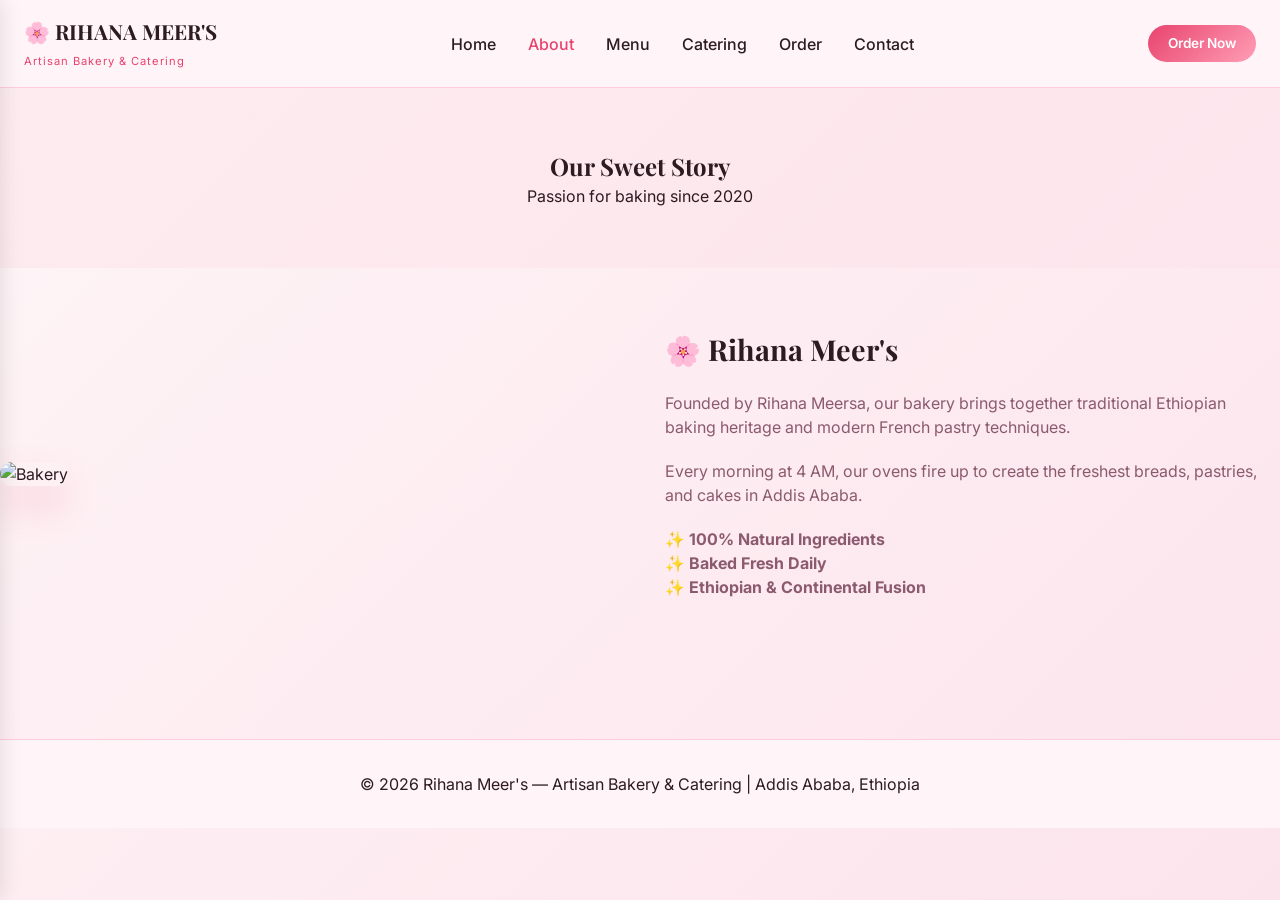
==== about.html @ ad675d4c "Create about.html" ====
<!DOCTYPE html>
<html lang="en">
<head>
    <meta charset="UTF-8">
    <meta name="viewport" content="width=device-width, initial-scale=1.0">
    <title>Rihana Meer's | About Us | Our Story</title>
    <link href="https://fonts.googleapis.com/css2?family=Inter:wght@300;400;500;600;700&family=Playfair+Display:wght@400;500;600;700&display=swap" rel="stylesheet">
    <link rel="stylesheet" href="https://cdnjs.cloudflare.com/ajax/libs/font-awesome/6.0.0-beta3/css/all.min.css">
    <link rel="stylesheet" href="css/style.css">
</head>
<body>

<header class="main-header">
    <div class="container">
        <div class="logo"><a href="index.html"><h1>🌸 RIHANA MEER'S</h1><span>Artisan Bakery & Catering</span></a></div>
        <nav class="desktop-nav">
            <a href="index.html">Home</a><a href="about.html" class="active">About</a>
            <a href="menu.html">Menu</a><a href="catering.html">Catering</a>
            <a href="order.html">Order</a><a href="contact.html">Contact</a>
        </nav>
        <button class="mobile-menu-btn" id="mobileMenuBtn"><i class="fas fa-bars"></i></button>
        <a href="order.html" class="btn-order">Order Now</a>
    </div>
</header>

<div class="mobile-nav" id="mobileNav">
    <div class="mobile-nav-header"><h3>🌸 Rihana Meer's</h3><button class="close-menu" id="closeMenuBtn"><i class="fas fa-times"></i></button></div>
    <div class="mobile-nav-links"><a href="index.html">Home</a><a href="about.html">About</a><a href="menu.html">Menu</a><a href="catering.html">Catering</a><a href="order.html">Order</a><a href="contact.html">Contact</a></div>
    <div class="mobile-nav-footer"><p><i class="fas fa-phone"></i> +251 79 11 069 818</p></div>
</div>
<div class="overlay" id="overlay"></div>

<main>
    <section class="about-hero">
        <div class="container"><h2>Our Sweet Story</h2><p>Passion for baking since 2020</p></div>
    </section>
    <div class="container about-content">
        <div class="about-image"><img src="https://images.unsplash.com/photo-1509440159596-0249088772ff?w=600&h=500&fit=crop" alt="Bakery"></div>
        <div class="about-text">
            <h3>🌸 Rihana Meer's</h3>
            <p>Founded by Rihana Meersa, our bakery brings together traditional Ethiopian baking heritage and modern French pastry techniques.</p>
            <p>Every morning at 4 AM, our ovens fire up to create the freshest breads, pastries, and cakes in Addis Ababa.</p>
            <p><strong>✨ 100% Natural Ingredients</strong><br>✨ <strong>Baked Fresh Daily</strong><br>✨ <strong>Ethiopian & Continental Fusion</strong></p>
        </div>
    </div>
</main>

<footer><p>© 2026 Rihana Meer's — Artisan Bakery & Catering | Addis Ababa, Ethiopia</p></footer>

<script src="js/main.js"></script>
</body>
</html>
---- css/style.css ----
/* ============================================
   RIHANA MEER'S BAKERY - MASTER STYLESHEET
   ============================================ */

/* ---------- ROOT VARIABLES ---------- */
:root {
    --pink-bg: #fef5f7;
    --pink-dark: #fce4ec;
    --card-white: #ffffff;
    --accent-pink: #e8436e;
    --accent-soft: #ff9eb5;
    --accent-light: #ffb6c7;
    --accent-gold: #d4af37;
    --text-dark: #2d1b22;
    --text-muted: #8b5a6e;
    --border-pink: #ffcddc;
    --shadow-sm: 0 4px 12px rgba(232, 67, 110, 0.08);
    --shadow-md: 0 8px 24px rgba(232, 67, 110, 0.12);
    --shadow-lg: 0 20px 40px rgba(232, 67, 110, 0.2);
    --shadow-hover: 0 25px 45px rgba(232, 67, 110, 0.25);
    --transition: all 0.3s cubic-bezier(0.25, 0.46, 0.45, 0.94);
}

/* ---------- RESET & BASE ---------- */
* {
    margin: 0;
    padding: 0;
    box-sizing: border-box;
}

body {
    font-family: 'Inter', sans-serif;
    background: linear-gradient(135deg, var(--pink-bg) 0%, var(--pink-dark) 100%);
    color: var(--text-dark);
    line-height: 1.5;
    min-height: 100vh;
}

.container {
    max-width: 1280px;
    margin: 0 auto;
    padding: 0 24px;
}

/* ---------- TYPOGRAPHY ---------- */
h1, h2, h3, .logo h1 {
    font-family: 'Playfair Display', serif;
}

.section-title {
    font-size: 2.2rem;
    margin-bottom: 2rem;
    position: relative;
    display: inline-block;
}

.section-title::after {
    content: '';
    position: absolute;
    bottom: -10px;
    left: 0;
    width: 60%;
    height: 3px;
    background: linear-gradient(90deg, var(--accent-pink), var(--accent-light));
    border-radius: 3px;
}

/* ---------- HEADER & NAVIGATION ---------- */
.main-header {
    background: rgba(255, 245, 248, 0.95);
    backdrop-filter: blur(12px);
    position: sticky;
    top: 0;
    z-index: 100;
    border-bottom: 1px solid var(--border-pink);
}

.main-header .container {
    display: flex;
    justify-content: space-between;
    align-items: center;
    padding: 16px 24px;
}

.logo a {
    text-decoration: none;
    color: var(--text-dark);
}

.logo h1 {
    font-size: 1.3rem;
    font-weight: 700;
}

.logo span {
    font-size: 0.7rem;
    color: var(--accent-pink);
    letter-spacing: 1px;
}

/* Desktop Navigation */
.desktop-nav {
    display: flex;
    gap: 2rem;
}

.desktop-nav a {
    text-decoration: none;
    color: var(--text-dark);
    font-weight: 500;
    transition: var(--transition);
}

.desktop-nav a:hover,
.desktop-nav a.active {
    color: var(--accent-pink);
}

/* Buttons */
.btn-order {
    background: linear-gradient(135deg, var(--accent-pink), var(--accent-soft));
    color: white;
    padding: 8px 20px;
    border-radius: 40px;
    text-decoration: none;
    font-weight: 600;
    font-size: 0.85rem;
    transition: var(--transition);
}

.btn-order:hover {
    transform: scale(0.96);
    box-shadow: var(--shadow-md);
}

.btn-primary {
    background: linear-gradient(135deg, var(--accent-pink), var(--accent-soft));
    color: white;
    padding: 12px 28px;
    border-radius: 50px;
    text-decoration: none;
    font-weight: 600;
    display: inline-block;
    transition: var(--transition);
    border: none;
    cursor: pointer;
}

.btn-primary:hover {
    transform: translateY(-2px);
    box-shadow: var(--shadow-md);
}

/* Mobile Menu Button */
.mobile-menu-btn {
    display: none;
    background: none;
    border: none;
    font-size: 1.5rem;
    color: var(--accent-pink);
    cursor: pointer;
}

/* Mobile Navigation */
.mobile-nav {
    position: fixed;
    top: 0;
    left: 0;
    width: 280px;
    height: 100%;
    background: white;
    z-index: 1000;
    transform: translateX(-100%);
    transition: transform 0.3s ease;
    box-shadow: 2px 0 20px rgba(0,0,0,0.1);
}

.mobile-nav.open {
    transform: translateX(0);
}

.mobile-nav-header {
    padding: 24px;
    border-bottom: 1px solid var(--border-pink);
    display: flex;
    justify-content: space-between;
    align-items: center;
}

.mobile-nav-header h3 {
    color: var(--accent-pink);
}

.close-menu {
    background: none;
    border: none;
    font-size: 1.2rem;
    cursor: pointer;
}

.mobile-nav-links {
    display: flex;
    flex-direction: column;
    padding: 24px;
    gap: 20px;
}

.mobile-nav-links a {
    text-decoration: none;
    color: var(--text-dark);
    font-size: 1.1rem;
    font-weight: 500;
}

.mobile-nav-footer {
    padding: 24px;
    border-top: 1px solid var(--border-pink);
    font-size: 0.8rem;
    color: var(--text-muted);
}

.overlay {
    position: fixed;
    top: 0;
    left: 0;
    width: 100%;
    height: 100%;
    background: rgba(0,0,0,0.5);
    z-index: 999;
    opacity: 0;
    visibility: hidden;
    transition: all 0.3s;
}

.overlay.active {
    opacity: 1;
    visibility: visible;
}

/* ---------- HERO SECTION ---------- */
.hero {
    padding: 60px 0;
    text-align: center;
}

.hero h2 {
    font-size: 3rem;
    margin-bottom: 16px;
}

.hero p {
    font-size: 1.2rem;
    color: var(--text-muted);
    margin-bottom: 32px;
}

/* ---------- CARDS GRID ---------- */
.cards-grid {
    display: grid;
    grid-template-columns: repeat(auto-fill, minmax(280px, 1fr));
    gap: 30px;
    margin: 40px 0;
}

.product-card {
    background: var(--card-white);
    border-radius: 28px;
    overflow: hidden;
    transition: var(--transition);
    border: 1px solid var(--border-pink);
    box-shadow: var(--shadow-md);
}

.product-card:hover {
    transform: translateY(-10px);
    box-shadow: var(--shadow-hover);
    border-color: var(--accent-pink);
}

.card-image {
    width: 100%;
    height: 220px;
    object-fit: cover;
    transition: var(--transition);
}

.product-card:hover .card-image {
    transform: scale(1.05);
}

.card-content {
    padding: 20px;
}

.product-card h3 {
    font-size: 1.3rem;
    margin-bottom: 8px;
}

.product-card p {
    color: var(--text-muted);
    font-size: 0.9rem;
    margin-bottom: 12px;
}

.price {
    color: var(--accent-pink);
    font-weight: 700;
    font-size: 1.2rem;
    margin: 12px 0;
}

.add-to-cart {
    background: linear-gradient(135deg, var(--accent-pink), var(--accent-soft));
    width: 100%;
    padding: 10px;
    border: none;
    border-radius: 40px;
    color: white;
    font-weight: 600;
    cursor: pointer;
    transition: var(--transition);
}

.add-to-cart:hover {
    transform: translateY(-2px);
}

/* ---------- FORMS ---------- */
.form-container {
    background: rgba(255, 255, 255, 0.95);
    padding: 32px;
    border-radius: 28px;
    box-shadow: var(--shadow-lg);
    max-width: 600px;
    margin: 40px auto;
}

.form-group {
    margin-bottom: 20px;
}

input, textarea, select {
    width: 100%;
    padding: 12px 16px;
    border: 2px solid var(--border-pink);
    border-radius: 16px;
    font-family: 'Inter', sans-serif;
    transition: var(--transition);
}

input:focus, textarea:focus, select:focus {
    outline: none;
    border-color: var(--accent-pink);
    box-shadow: 0 0 0 3px rgba(232, 67, 110, 0.1);
}

/* ---------- CONTACT INFO ---------- */
.contact-grid {
    display: grid;
    grid-template-columns: repeat(auto-fit, minmax(250px, 1fr));
    gap: 30px;
    margin: 40px 0;
}

.contact-card {
    background: white;
    padding: 30px;
    border-radius: 24px;
    text-align: center;
    border: 1px solid var(--border-pink);
    transition: var(--transition);
}

.contact-card:hover {
    transform: translateY(-8px);
    box-shadow: var(--shadow-lg);
}

.contact-card i {
    font-size: 2.5rem;
    color: var(--accent-pink);
    margin-bottom: 16px;
}

/* Map */
#map {
    height: 350px;
    width: 100%;
    border-radius: 24px;
    margin: 30px 0;
    border: 2px solid var(--border-pink);
}

/* ---------- ABOUT PAGE ---------- */
.about-hero {
    text-align: center;
    padding: 60px 0;
    background: linear-gradient(135deg, rgba(232,67,110,0.05), rgba(255,158,181,0.05));
}

.about-content {
    display: grid;
    grid-template-columns: 1fr 1fr;
    gap: 50px;
    align-items: center;
    padding: 60px 0;
}

.about-image img {
    width: 100%;
    border-radius: 28px;
    box-shadow: var(--shadow-lg);
}

.about-text h3 {
    font-size: 1.8rem;
    margin-bottom: 20px;
}

.about-text p {
    margin-bottom: 20px;
    color: var(--text-muted);
}

/* ---------- FOOTER ---------- */
footer {
    background: rgba(255, 245, 248, 0.95);
    text-align: center;
    padding: 32px;
    border-top: 1px solid var(--border-pink);
    margin-top: 60px;
}

/* ---------- RESPONSIVE ---------- */
@media (max-width: 768px) {
    .desktop-nav {
        display: none;
    }
    
    .mobile-menu-btn {
        display: block;
    }
    
    .hero h2 {
        font-size: 2rem;
    }
    
    .about-content {
        grid-template-columns: 1fr;
        text-align: center;
    }
    
    .section-title {
        font-size: 1.8rem;
    }
    
    .container {
        padding: 0 16px;
    }
}

/* ---------- TOAST NOTIFICATION ---------- */
.toast {
    position: fixed;
    bottom: 30px;
    left: 50%;
    transform: translateX(-50%) translateY(100px);
    background: linear-gradient(135deg, var(--accent-pink), var(--accent-soft));
    color: white;
    padding: 12px 24px;
    border-radius: 50px;
    z-index: 2000;
    transition: transform 0.3s ease;
    white-space: nowrap;
}

.toast.show {
    transform: translateX(-50%) translateY(0);
}
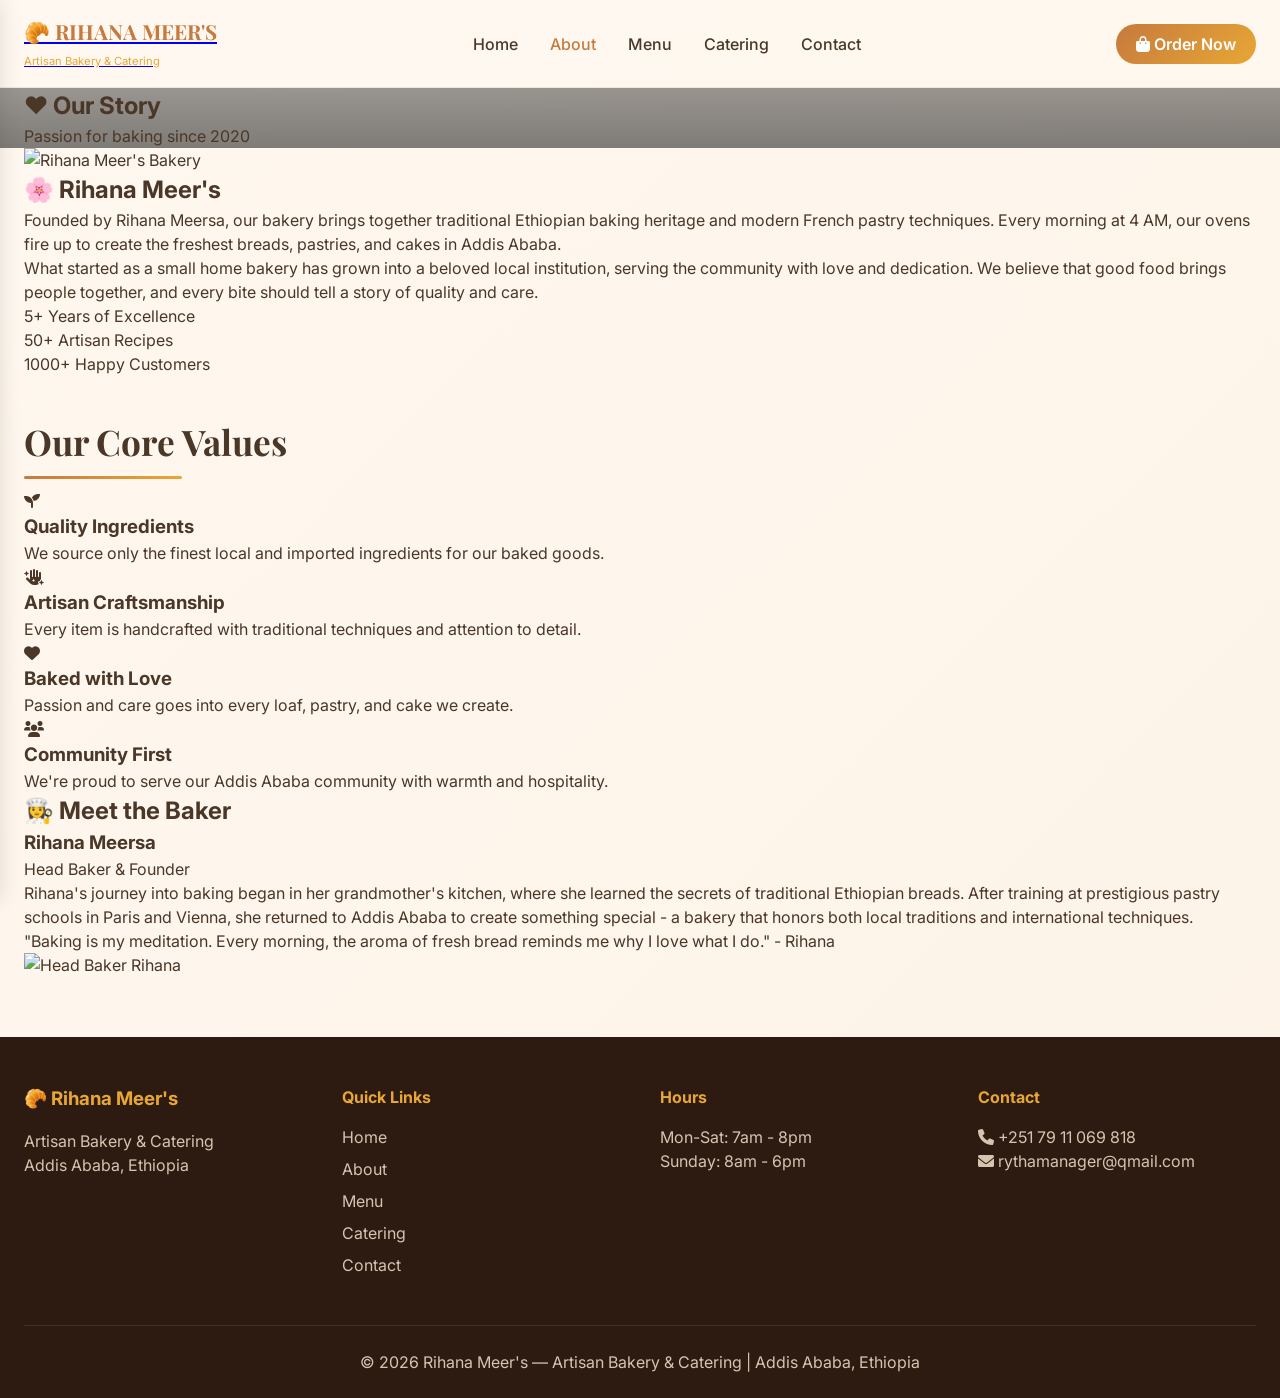
==== commit ec9505fd: "Update about.html" ====
--- a/about.html
+++ b/about.html
@@ -2,50 +2,180 @@
 <html lang="en">
 <head>
     <meta charset="UTF-8">
-    <meta name="viewport" content="width=device-width, initial-scale=1.0">
-    <title>Rihana Meer's | About Us | Our Story</title>
+    <meta name="viewport" content="width=device-width, initial-scale=1.0, viewport-fit=cover">
+    <meta name="description" content="Learn about Rihana Meer's Bakery - our story, passion for artisan baking, and commitment to quality in Addis Ababa">
+    <meta name="keywords" content="about bakery Addis Ababa, artisan baker, Rihana Meer, Ethiopian bakery story">
+    <meta name="author" content="Rihana Meer's Bakery">
+    <meta name="theme-color" content="#FFF8F0">
+    <meta property="og:title" content="About Us | Rihana Meer's Artisan Bakery">
+    <meta property="og:description" content="Our story and passion for artisan baking in Addis Ababa">
+    <meta property="og:type" content="website">
+    <title>About Us | Rihana Meer's | Artisan Bakery & Catering</title>
+    
     <link href="https://fonts.googleapis.com/css2?family=Inter:wght@300;400;500;600;700&family=Playfair+Display:wght@400;500;600;700&display=swap" rel="stylesheet">
     <link rel="stylesheet" href="https://cdnjs.cloudflare.com/ajax/libs/font-awesome/6.0.0-beta3/css/all.min.css">
     <link rel="stylesheet" href="css/style.css">
 </head>
 <body>
 
+<!-- Mobile Sidebar -->
+<div class="mobile-sidebar" id="mobileSidebar">
+    <div class="sidebar-header">
+        <h3>🥐 Rihana Meer's</h3>
+        <button class="close-sidebar" id="closeSidebarBtn"><i class="fas fa-times"></i></button>
+    </div>
+    <div class="sidebar-nav">
+        <a href="index.html"><i class="fas fa-home"></i> Home</a>
+        <a href="about.html" class="active"><i class="fas fa-heart"></i> About</a>
+        <a href="menu.html"><i class="fas fa-bread-slice"></i> Menu</a>
+        <a href="catering.html"><i class="fas fa-champagne-glasses"></i> Catering</a>
+        <a href="contact.html"><i class="fas fa-map-pin"></i> Contact</a>
+    </div>
+    <a href="order.html" class="sidebar-order-btn"><i class="fas fa-shopping-bag"></i> ORDER NOW <i class="fas fa-arrow-right"></i></a>
+    <div class="sidebar-footer">
+        <p><i class="fas fa-phone-alt"></i> +251 79 11 069 818</p>
+        <p><i class="fas fa-envelope"></i> rythamanager@qmail.com</p>
+        <p><i class="fas fa-location-dot"></i> Addis Ababa, Ethiopia</p>
+    </div>
+</div>
+<div class="sidebar-overlay" id="sidebarOverlay"></div>
+
+<!-- Header -->
 <header class="main-header">
     <div class="container">
-        <div class="logo"><a href="index.html"><h1>🌸 RIHANA MEER'S</h1><span>Artisan Bakery & Catering</span></a></div>
+        <button class="mobile-menu-btn" id="mobileMenuBtn"><i class="fas fa-bars"></i></button>
+        <div class="logo">
+            <a href="index.html"><h1>🥐 RIHANA MEER'S</h1><span>Artisan Bakery & Catering</span></a>
+        </div>
         <nav class="desktop-nav">
-            <a href="index.html">Home</a><a href="about.html" class="active">About</a>
-            <a href="menu.html">Menu</a><a href="catering.html">Catering</a>
-            <a href="order.html">Order</a><a href="contact.html">Contact</a>
+            <a href="index.html">Home</a>
+            <a href="about.html" class="active">About</a>
+            <a href="menu.html">Menu</a>
+            <a href="catering.html">Catering</a>
+            <a href="contact.html">Contact</a>
         </nav>
-        <button class="mobile-menu-btn" id="mobileMenuBtn"><i class="fas fa-bars"></i></button>
-        <a href="order.html" class="btn-order">Order Now</a>
+        <a href="order.html" class="btn-order"><i class="fas fa-shopping-bag"></i> Order Now</a>
     </div>
 </header>
 
-<div class="mobile-nav" id="mobileNav">
-    <div class="mobile-nav-header"><h3>🌸 Rihana Meer's</h3><button class="close-menu" id="closeMenuBtn"><i class="fas fa-times"></i></button></div>
-    <div class="mobile-nav-links"><a href="index.html">Home</a><a href="about.html">About</a><a href="menu.html">Menu</a><a href="catering.html">Catering</a><a href="order.html">Order</a><a href="contact.html">Contact</a></div>
-    <div class="mobile-nav-footer"><p><i class="fas fa-phone"></i> +251 79 11 069 818</p></div>
-</div>
-<div class="overlay" id="overlay"></div>
+<main>
+    <!-- Page Hero -->
+    <section class="page-hero" style="background-image: linear-gradient(rgba(0,0,0,0.4), rgba(0,0,0,0.5)), url('https://raw.githubusercontent.com/developereth/Rihasbakehouse/main/images%20(3).jpeg');">
+        <div class="container">
+            <h1>❤️ Our Story</h1>
+            <p>Passion for baking since 2020</p>
+        </div>
+    </section>
 
-<main>
-    <section class="about-hero">
-        <div class="container"><h2>Our Sweet Story</h2><p>Passion for baking since 2020</p></div>
+    <!-- About Content -->
+    <section class="about-section">
+        <div class="container">
+            <div class="about-grid">
+                <div class="about-image">
+                    <img src="https://raw.githubusercontent.com/developereth/Rihasbakehouse/main/Yellow-Cake25-1.jpg" alt="Rihana Meer's Bakery">
+                </div>
+                <div class="about-text">
+                    <h2>🌸 Rihana Meer's</h2>
+                    <p>Founded by Rihana Meersa, our bakery brings together traditional Ethiopian baking heritage and modern French pastry techniques. Every morning at 4 AM, our ovens fire up to create the freshest breads, pastries, and cakes in Addis Ababa.</p>
+                    <p>What started as a small home bakery has grown into a beloved local institution, serving the community with love and dedication. We believe that good food brings people together, and every bite should tell a story of quality and care.</p>
+                    <div class="stats-grid">
+                        <div class="stat">
+                            <span class="stat-number">5+</span>
+                            <span class="stat-label">Years of Excellence</span>
+                        </div>
+                        <div class="stat">
+                            <span class="stat-number">50+</span>
+                            <span class="stat-label">Artisan Recipes</span>
+                        </div>
+                        <div class="stat">
+                            <span class="stat-number">1000+</span>
+                            <span class="stat-label">Happy Customers</span>
+                        </div>
+                    </div>
+                </div>
+            </div>
+        </div>
     </section>
-    <div class="container about-content">
-        <div class="about-image"><img src="https://images.unsplash.com/photo-1509440159596-0249088772ff?w=600&h=500&fit=crop" alt="Bakery"></div>
-        <div class="about-text">
-            <h3>🌸 Rihana Meer's</h3>
-            <p>Founded by Rihana Meersa, our bakery brings together traditional Ethiopian baking heritage and modern French pastry techniques.</p>
-            <p>Every morning at 4 AM, our ovens fire up to create the freshest breads, pastries, and cakes in Addis Ababa.</p>
-            <p><strong>✨ 100% Natural Ingredients</strong><br>✨ <strong>Baked Fresh Daily</strong><br>✨ <strong>Ethiopian & Continental Fusion</strong></p>
+
+    <!-- Values Section -->
+    <section class="values-section">
+        <div class="container">
+            <h2 class="section-title">Our Core Values</h2>
+            <div class="values-grid">
+                <div class="value-card">
+                    <i class="fas fa-seedling"></i>
+                    <h3>Quality Ingredients</h3>
+                    <p>We source only the finest local and imported ingredients for our baked goods.</p>
+                </div>
+                <div class="value-card">
+                    <i class="fas fa-hand-sparkles"></i>
+                    <h3>Artisan Craftsmanship</h3>
+                    <p>Every item is handcrafted with traditional techniques and attention to detail.</p>
+                </div>
+                <div class="value-card">
+                    <i class="fas fa-heart"></i>
+                    <h3>Baked with Love</h3>
+                    <p>Passion and care goes into every loaf, pastry, and cake we create.</p>
+                </div>
+                <div class="value-card">
+                    <i class="fas fa-users"></i>
+                    <h3>Community First</h3>
+                    <p>We're proud to serve our Addis Ababa community with warmth and hospitality.</p>
+                </div>
+            </div>
+        </div>
+    </section>
+
+    <!-- Meet the Baker -->
+    <section class="baker-section">
+        <div class="container">
+            <div class="baker-grid">
+                <div class="baker-text">
+                    <h2>👩‍🍳 Meet the Baker</h2>
+                    <h3>Rihana Meersa</h3>
+                    <p>Head Baker & Founder</p>
+                    <p>Rihana's journey into baking began in her grandmother's kitchen, where she learned the secrets of traditional Ethiopian breads. After training at prestigious pastry schools in Paris and Vienna, she returned to Addis Ababa to create something special - a bakery that honors both local traditions and international techniques.</p>
+                    <p>"Baking is my meditation. Every morning, the aroma of fresh bread reminds me why I love what I do." - Rihana</p>
+                </div>
+                <div class="baker-image">
+                    <img src="https://raw.githubusercontent.com/developereth/Rihasbakehouse/main/Mocha-Cake-Recipe-Card.jpg" alt="Head Baker Rihana">
+                </div>
+            </div>
+        </div>
+    </section>
+</main>
+
+<footer>
+    <div class="container">
+        <div class="footer-content">
+            <div class="footer-col">
+                <h3>🥐 Rihana Meer's</h3>
+                <p>Artisan Bakery & Catering<br>Addis Ababa, Ethiopia</p>
+            </div>
+            <div class="footer-col">
+                <h4>Quick Links</h4>
+                <a href="index.html">Home</a>
+                <a href="about.html">About</a>
+                <a href="menu.html">Menu</a>
+                <a href="catering.html">Catering</a>
+                <a href="contact.html">Contact</a>
+            </div>
+            <div class="footer-col">
+                <h4>Hours</h4>
+                <p>Mon-Sat: 7am - 8pm</p>
+                <p>Sunday: 8am - 6pm</p>
+            </div>
+            <div class="footer-col">
+                <h4>Contact</h4>
+                <p><i class="fas fa-phone"></i> +251 79 11 069 818</p>
+                <p><i class="fas fa-envelope"></i> rythamanager@qmail.com</p>
+            </div>
+        </div>
+        <div class="footer-bottom">
+            <p>© 2026 Rihana Meer's — Artisan Bakery & Catering | Addis Ababa, Ethiopia</p>
         </div>
     </div>
-</main>
-
-<footer><p>© 2026 Rihana Meer's — Artisan Bakery & Catering | Addis Ababa, Ethiopia</p></footer>
+</footer>
 
 <script src="js/main.js"></script>
 </body>
--- a/css/style.css
+++ b/css/style.css
@@ -1,27 +1,24 @@
 /* ============================================
-   RIHANA MEER'S BAKERY - MASTER STYLESHEET
+   RIHANA MEER'S BAKERY - MODERN STYLESHEET
    ============================================ */
 
-/* ---------- ROOT VARIABLES ---------- */
 :root {
-    --pink-bg: #fef5f7;
-    --pink-dark: #fce4ec;
-    --card-white: #ffffff;
-    --accent-pink: #e8436e;
-    --accent-soft: #ff9eb5;
-    --accent-light: #ffb6c7;
-    --accent-gold: #d4af37;
-    --text-dark: #2d1b22;
-    --text-muted: #8b5a6e;
-    --border-pink: #ffcddc;
-    --shadow-sm: 0 4px 12px rgba(232, 67, 110, 0.08);
-    --shadow-md: 0 8px 24px rgba(232, 67, 110, 0.12);
-    --shadow-lg: 0 20px 40px rgba(232, 67, 110, 0.2);
-    --shadow-hover: 0 25px 45px rgba(232, 67, 110, 0.25);
-    --transition: all 0.3s cubic-bezier(0.25, 0.46, 0.45, 0.94);
-}
-
-/* ---------- RESET & BASE ---------- */
+    --cream-bg: #FFF8F0;
+    --warm-beige: #FDF3E7;
+    --card-white: #FFFFFF;
+    --accent-caramel: #C67A3D;
+    --accent-honey: #E8A735;
+    --accent-cinnamon: #B5651E;
+    --text-dark: #4A3728;
+    --text-muted: #8B7355;
+    --border-warm: #F0E4D4;
+    --shadow-sm: 0 4px 12px rgba(198, 122, 61, 0.08);
+    --shadow-md: 0 8px 24px rgba(198, 122, 61, 0.12);
+    --shadow-lg: 0 20px 40px rgba(198, 122, 61, 0.15);
+    --shadow-hover: 0 25px 45px rgba(198, 122, 61, 0.2);
+    --transition: all 0.4s cubic-bezier(0.25, 0.46, 0.45, 0.94);
+}
+
 * {
     margin: 0;
     padding: 0;
@@ -30,10 +27,10 @@
 
 body {
     font-family: 'Inter', sans-serif;
-    background: linear-gradient(135deg, var(--pink-bg) 0%, var(--pink-dark) 100%);
+    background: linear-gradient(135deg, #FFF8F0 0%, #FDF3E7 100%);
     color: var(--text-dark);
     line-height: 1.5;
-    min-height: 100vh;
+    overflow-x: hidden;
 }
 
 .container {
@@ -42,16 +39,203 @@
     padding: 0 24px;
 }
 
-/* ---------- TYPOGRAPHY ---------- */
-h1, h2, h3, .logo h1 {
+/* ========== HERO SECTION WITH YOUR IMAGE ========== */
+.hero {
+    background-size: cover;
+    background-position: center;
+    background-repeat: no-repeat;
+    min-height: 500px;
+    display: flex;
+    align-items: center;
+    text-align: center;
+    position: relative;
+}
+
+.hero::before {
+    content: '';
+    position: absolute;
+    top: 0;
+    left: 0;
+    width: 100%;
+    height: 100%;
+    background: linear-gradient(135deg, rgba(0,0,0,0.3), rgba(0,0,0,0.5));
+}
+
+.hero .container {
+    position: relative;
+    z-index: 2;
+}
+
+.hero h2 {
+    font-size: 3.5rem;
+    color: white;
     font-family: 'Playfair Display', serif;
-}
-
+    text-shadow: 2px 2px 4px rgba(0,0,0,0.3);
+}
+
+.hero p {
+    font-size: 1.2rem;
+    color: rgba(255,255,255,0.95);
+    margin: 20px 0;
+}
+
+/* ========== MODERN CARD WITH IMAGE OVERLAY ========== */
+.cards-grid {
+    display: grid;
+    grid-template-columns: repeat(auto-fill, minmax(300px, 1fr));
+    gap: 30px;
+    margin: 50px 0;
+}
+
+.product-card {
+    background: var(--card-white);
+    border-radius: 24px;
+    overflow: hidden;
+    transition: var(--transition);
+    box-shadow: var(--shadow-md);
+    position: relative;
+}
+
+.product-card:hover {
+    transform: translateY(-12px);
+    box-shadow: var(--shadow-hover);
+}
+
+/* Image Wrapper with Overlay Effect */
+.card-image-wrapper {
+    position: relative;
+    overflow: hidden;
+    height: 250px;
+}
+
+.card-image {
+    width: 100%;
+    height: 100%;
+    object-fit: cover;
+    transition: transform 0.6s cubic-bezier(0.25, 0.46, 0.45, 0.94);
+}
+
+.product-card:hover .card-image {
+    transform: scale(1.1);
+}
+
+/* Image Overlay on Hover */
+.card-overlay {
+    position: absolute;
+    top: 0;
+    left: 0;
+    width: 100%;
+    height: 100%;
+    background: rgba(198, 122, 61, 0.85);
+    display: flex;
+    align-items: center;
+    justify-content: center;
+    opacity: 0;
+    transition: var(--transition);
+}
+
+.product-card:hover .card-overlay {
+    opacity: 1;
+}
+
+.quick-view {
+    background: white;
+    color: var(--accent-caramel);
+    border: none;
+    padding: 12px 24px;
+    border-radius: 40px;
+    font-weight: 600;
+    cursor: pointer;
+    transform: translateY(20px);
+    transition: var(--transition);
+}
+
+.product-card:hover .quick-view {
+    transform: translateY(0);
+}
+
+/* Card Content */
+.card-content {
+    padding: 24px;
+    position: relative;
+    background: white;
+}
+
+.card-content i {
+    font-size: 2.2rem;
+    color: var(--accent-caramel);
+    margin-bottom: 12px;
+    display: inline-block;
+    transition: var(--transition);
+}
+
+.product-card:hover .card-content i {
+    transform: scale(1.1) rotate(5deg);
+}
+
+.card-content h3 {
+    font-size: 1.3rem;
+    margin-bottom: 8px;
+    font-family: 'Playfair Display', serif;
+}
+
+.card-content p {
+    color: var(--text-muted);
+    font-size: 0.9rem;
+}
+
+.price {
+    color: var(--accent-caramel);
+    font-weight: 700;
+    font-size: 1.3rem;
+    margin: 12px 0;
+}
+
+/* Add to Cart Button Animation */
+.add-to-cart {
+    background: linear-gradient(135deg, var(--accent-caramel), var(--accent-honey));
+    width: 100%;
+    padding: 12px;
+    border: none;
+    border-radius: 40px;
+    color: white;
+    font-weight: 600;
+    cursor: pointer;
+    transition: var(--transition);
+    position: relative;
+    overflow: hidden;
+}
+
+.add-to-cart::before {
+    content: '';
+    position: absolute;
+    top: 50%;
+    left: 50%;
+    width: 0;
+    height: 0;
+    background: rgba(255,255,255,0.3);
+    border-radius: 50%;
+    transform: translate(-50%, -50%);
+    transition: width 0.6s, height 0.6s;
+}
+
+.add-to-cart:hover::before {
+    width: 300px;
+    height: 300px;
+}
+
+.add-to-cart:hover {
+    transform: translateY(-3px);
+    background: var(--accent-cinnamon);
+}
+
+/* ========== SECTION TITLE ========== */
 .section-title {
     font-size: 2.2rem;
-    margin-bottom: 2rem;
+    margin: 40px 0 20px;
     position: relative;
     display: inline-block;
+    font-family: 'Playfair Display', serif;
 }
 
 .section-title::after {
@@ -61,18 +245,18 @@
     left: 0;
     width: 60%;
     height: 3px;
-    background: linear-gradient(90deg, var(--accent-pink), var(--accent-light));
+    background: linear-gradient(90deg, var(--accent-caramel), var(--accent-honey));
     border-radius: 3px;
 }
 
-/* ---------- HEADER & NAVIGATION ---------- */
+/* ========== HEADER ========== */
 .main-header {
-    background: rgba(255, 245, 248, 0.95);
+    background: rgba(255, 248, 240, 0.95);
     backdrop-filter: blur(12px);
     position: sticky;
     top: 0;
     z-index: 100;
-    border-bottom: 1px solid var(--border-pink);
+    border-bottom: 1px solid var(--border-warm);
 }
 
 .main-header .container {
@@ -82,23 +266,17 @@
     padding: 16px 24px;
 }
 
-.logo a {
-    text-decoration: none;
-    color: var(--text-dark);
-}
-
 .logo h1 {
     font-size: 1.3rem;
-    font-weight: 700;
+    color: var(--accent-caramel);
+    font-family: 'Playfair Display', serif;
 }
 
 .logo span {
     font-size: 0.7rem;
-    color: var(--accent-pink);
-    letter-spacing: 1px;
-}
-
-/* Desktop Navigation */
+    color: var(--accent-honey);
+}
+
 .desktop-nav {
     display: flex;
     gap: 2rem;
@@ -113,56 +291,45 @@
 
 .desktop-nav a:hover,
 .desktop-nav a.active {
-    color: var(--accent-pink);
-}
-
-/* Buttons */
+    color: var(--accent-caramel);
+}
+
 .btn-order {
-    background: linear-gradient(135deg, var(--accent-pink), var(--accent-soft));
+    background: linear-gradient(135deg, var(--accent-caramel), var(--accent-honey));
     color: white;
     padding: 8px 20px;
     border-radius: 40px;
     text-decoration: none;
     font-weight: 600;
-    font-size: 0.85rem;
-    transition: var(--transition);
-}
-
-.btn-order:hover {
-    transform: scale(0.96);
-    box-shadow: var(--shadow-md);
-}
-
-.btn-primary {
-    background: linear-gradient(135deg, var(--accent-pink), var(--accent-soft));
-    color: white;
-    padding: 12px 28px;
-    border-radius: 50px;
-    text-decoration: none;
-    font-weight: 600;
-    display: inline-block;
-    transition: var(--transition);
-    border: none;
-    cursor: pointer;
-}
-
-.btn-primary:hover {
-    transform: translateY(-2px);
-    box-shadow: var(--shadow-md);
-}
-
-/* Mobile Menu Button */
+}
+
+/* ========== MOBILE SIDEBAR ========== */
 .mobile-menu-btn {
     display: none;
     background: none;
     border: none;
     font-size: 1.5rem;
-    color: var(--accent-pink);
+    color: var(--accent-caramel);
     cursor: pointer;
 }
 
-/* Mobile Navigation */
-.mobile-nav {
+@media (max-width: 768px) {
+    .desktop-nav, .btn-order {
+        display: none;
+    }
+    .mobile-menu-btn {
+        display: block;
+    }
+    .hero h2 {
+        font-size: 2rem;
+    }
+    .cards-grid {
+        grid-template-columns: 1fr;
+    }
+}
+
+/* Sidebar Styles */
+.mobile-sidebar {
     position: fixed;
     top: 0;
     left: 0;
@@ -175,51 +342,51 @@
     box-shadow: 2px 0 20px rgba(0,0,0,0.1);
 }
 
-.mobile-nav.open {
+.mobile-sidebar.open {
     transform: translateX(0);
 }
 
-.mobile-nav-header {
+.sidebar-header {
     padding: 24px;
-    border-bottom: 1px solid var(--border-pink);
+    border-bottom: 1px solid var(--border-warm);
     display: flex;
     justify-content: space-between;
-    align-items: center;
-}
-
-.mobile-nav-header h3 {
-    color: var(--accent-pink);
-}
-
-.close-menu {
-    background: none;
-    border: none;
-    font-size: 1.2rem;
-    cursor: pointer;
-}
-
-.mobile-nav-links {
+}
+
+.sidebar-nav {
+    padding: 24px;
     display: flex;
     flex-direction: column;
-    padding: 24px;
-    gap: 20px;
-}
-
-.mobile-nav-links a {
+    gap: 16px;
+}
+
+.sidebar-nav a {
     text-decoration: none;
     color: var(--text-dark);
-    font-size: 1.1rem;
-    font-weight: 500;
-}
-
-.mobile-nav-footer {
+    display: flex;
+    align-items: center;
+    gap: 12px;
+}
+
+.sidebar-order-btn {
+    display: block;
+    margin: 20px;
+    background: var(--accent-caramel);
+    color: white;
+    text-decoration: none;
+    padding: 14px;
+    text-align: center;
+    border-radius: 40px;
+    font-weight: 600;
+}
+
+.sidebar-footer {
     padding: 24px;
-    border-top: 1px solid var(--border-pink);
+    border-top: 1px solid var(--border-warm);
     font-size: 0.8rem;
-    color: var(--text-muted);
-}
-
-.overlay {
+}
+
+.sidebar-overlay {
     position: fixed;
     top: 0;
     left: 0;
@@ -232,249 +399,58 @@
     transition: all 0.3s;
 }
 
-.overlay.active {
+.sidebar-overlay.active {
     opacity: 1;
     visibility: visible;
 }
 
-/* ---------- HERO SECTION ---------- */
-.hero {
-    padding: 60px 0;
+/* Footer */
+footer {
+    background: #2D1B12;
+    color: #D4C4B0;
+    padding: 48px 0 24px;
+    margin-top: 60px;
+}
+
+.footer-content {
+    display: grid;
+    grid-template-columns: repeat(auto-fit, minmax(200px, 1fr));
+    gap: 40px;
+    margin-bottom: 40px;
+}
+
+.footer-col h3, .footer-col h4 {
+    color: var(--accent-honey);
+    margin-bottom: 16px;
+}
+
+.footer-col a {
+    display: block;
+    color: #D4C4B0;
+    text-decoration: none;
+    margin-bottom: 8px;
+}
+
+.footer-bottom {
     text-align: center;
-}
-
-.hero h2 {
-    font-size: 3rem;
-    margin-bottom: 16px;
-}
-
-.hero p {
-    font-size: 1.2rem;
-    color: var(--text-muted);
-    margin-bottom: 32px;
-}
-
-/* ---------- CARDS GRID ---------- */
-.cards-grid {
-    display: grid;
-    grid-template-columns: repeat(auto-fill, minmax(280px, 1fr));
-    gap: 30px;
-    margin: 40px 0;
-}
-
-.product-card {
-    background: var(--card-white);
-    border-radius: 28px;
-    overflow: hidden;
-    transition: var(--transition);
-    border: 1px solid var(--border-pink);
-    box-shadow: var(--shadow-md);
-}
-
-.product-card:hover {
-    transform: translateY(-10px);
-    box-shadow: var(--shadow-hover);
-    border-color: var(--accent-pink);
-}
-
-.card-image {
-    width: 100%;
-    height: 220px;
-    object-fit: cover;
-    transition: var(--transition);
-}
-
-.product-card:hover .card-image {
-    transform: scale(1.05);
-}
-
-.card-content {
-    padding: 20px;
-}
-
-.product-card h3 {
-    font-size: 1.3rem;
-    margin-bottom: 8px;
-}
-
-.product-card p {
-    color: var(--text-muted);
-    font-size: 0.9rem;
-    margin-bottom: 12px;
-}
-
-.price {
-    color: var(--accent-pink);
-    font-weight: 700;
-    font-size: 1.2rem;
-    margin: 12px 0;
-}
-
-.add-to-cart {
-    background: linear-gradient(135deg, var(--accent-pink), var(--accent-soft));
-    width: 100%;
-    padding: 10px;
-    border: none;
-    border-radius: 40px;
-    color: white;
-    font-weight: 600;
-    cursor: pointer;
-    transition: var(--transition);
-}
-
-.add-to-cart:hover {
-    transform: translateY(-2px);
-}
-
-/* ---------- FORMS ---------- */
-.form-container {
-    background: rgba(255, 255, 255, 0.95);
-    padding: 32px;
-    border-radius: 28px;
-    box-shadow: var(--shadow-lg);
-    max-width: 600px;
-    margin: 40px auto;
-}
-
-.form-group {
-    margin-bottom: 20px;
-}
-
-input, textarea, select {
-    width: 100%;
-    padding: 12px 16px;
-    border: 2px solid var(--border-pink);
-    border-radius: 16px;
-    font-family: 'Inter', sans-serif;
-    transition: var(--transition);
-}
-
-input:focus, textarea:focus, select:focus {
-    outline: none;
-    border-color: var(--accent-pink);
-    box-shadow: 0 0 0 3px rgba(232, 67, 110, 0.1);
-}
-
-/* ---------- CONTACT INFO ---------- */
-.contact-grid {
-    display: grid;
-    grid-template-columns: repeat(auto-fit, minmax(250px, 1fr));
-    gap: 30px;
-    margin: 40px 0;
-}
-
-.contact-card {
-    background: white;
-    padding: 30px;
-    border-radius: 24px;
-    text-align: center;
-    border: 1px solid var(--border-pink);
-    transition: var(--transition);
-}
-
-.contact-card:hover {
-    transform: translateY(-8px);
-    box-shadow: var(--shadow-lg);
-}
-
-.contact-card i {
-    font-size: 2.5rem;
-    color: var(--accent-pink);
-    margin-bottom: 16px;
-}
-
-/* Map */
-#map {
-    height: 350px;
-    width: 100%;
-    border-radius: 24px;
-    margin: 30px 0;
-    border: 2px solid var(--border-pink);
-}
-
-/* ---------- ABOUT PAGE ---------- */
-.about-hero {
-    text-align: center;
-    padding: 60px 0;
-    background: linear-gradient(135deg, rgba(232,67,110,0.05), rgba(255,158,181,0.05));
-}
-
-.about-content {
-    display: grid;
-    grid-template-columns: 1fr 1fr;
-    gap: 50px;
-    align-items: center;
-    padding: 60px 0;
-}
-
-.about-image img {
-    width: 100%;
-    border-radius: 28px;
-    box-shadow: var(--shadow-lg);
-}
-
-.about-text h3 {
-    font-size: 1.8rem;
-    margin-bottom: 20px;
-}
-
-.about-text p {
-    margin-bottom: 20px;
-    color: var(--text-muted);
-}
-
-/* ---------- FOOTER ---------- */
-footer {
-    background: rgba(255, 245, 248, 0.95);
-    text-align: center;
-    padding: 32px;
-    border-top: 1px solid var(--border-pink);
-    margin-top: 60px;
-}
-
-/* ---------- RESPONSIVE ---------- */
-@media (max-width: 768px) {
-    .desktop-nav {
-        display: none;
-    }
-    
-    .mobile-menu-btn {
-        display: block;
-    }
-    
-    .hero h2 {
-        font-size: 2rem;
-    }
-    
-    .about-content {
-        grid-template-columns: 1fr;
-        text-align: center;
-    }
-    
-    .section-title {
-        font-size: 1.8rem;
-    }
-    
-    .container {
-        padding: 0 16px;
-    }
-}
-
-/* ---------- TOAST NOTIFICATION ---------- */
-.toast {
+    padding-top: 24px;
+    border-top: 1px solid rgba(255,255,255,0.1);
+}
+
+/* Toast */
+.toast-msg {
     position: fixed;
     bottom: 30px;
     left: 50%;
     transform: translateX(-50%) translateY(100px);
-    background: linear-gradient(135deg, var(--accent-pink), var(--accent-soft));
+    background: linear-gradient(135deg, var(--accent-caramel), var(--accent-honey));
     color: white;
     padding: 12px 24px;
     border-radius: 50px;
     z-index: 2000;
     transition: transform 0.3s ease;
-    white-space: nowrap;
-}
-
-.toast.show {
+}
+
+.toast-msg.show {
     transform: translateX(-50%) translateY(0);
 }
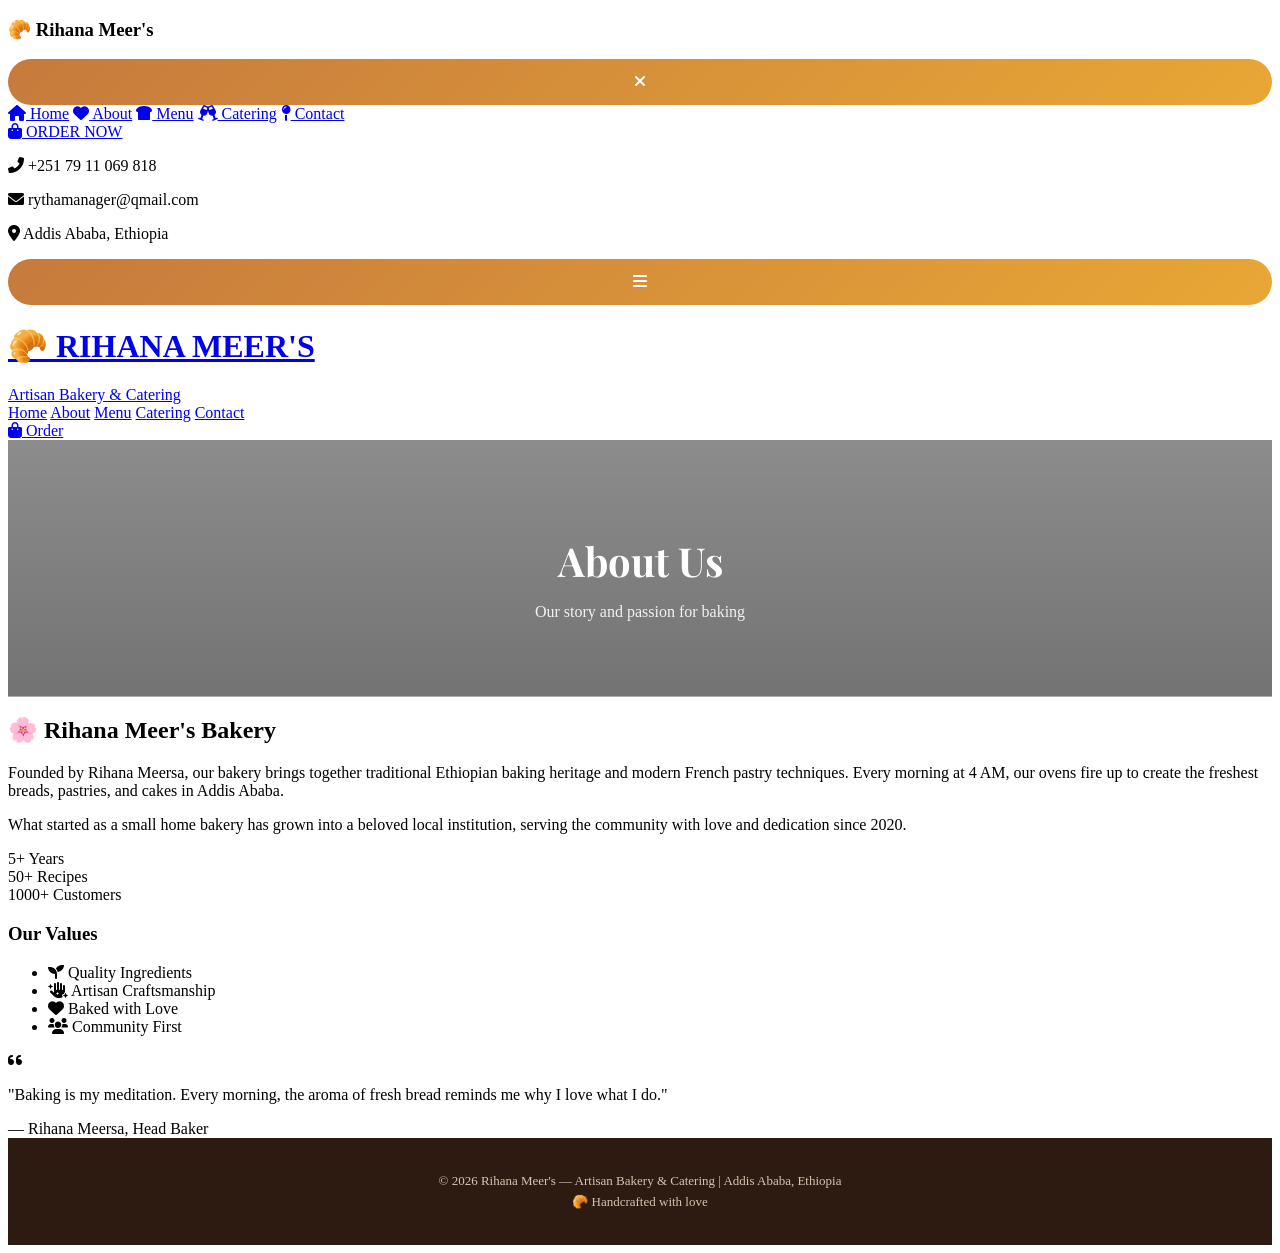
==== commit e98e5e86: "Update about.html" ====
--- a/about.html
+++ b/about.html
@@ -3,22 +3,15 @@
 <head>
     <meta charset="UTF-8">
     <meta name="viewport" content="width=device-width, initial-scale=1.0, viewport-fit=cover">
-    <meta name="description" content="Learn about Rihana Meer's Bakery - our story, passion for artisan baking, and commitment to quality in Addis Ababa">
-    <meta name="keywords" content="about bakery Addis Ababa, artisan baker, Rihana Meer, Ethiopian bakery story">
-    <meta name="author" content="Rihana Meer's Bakery">
+    <meta name="description" content="Learn about Rihana Meer's Bakery - our story and passion for artisan baking">
     <meta name="theme-color" content="#FFF8F0">
-    <meta property="og:title" content="About Us | Rihana Meer's Artisan Bakery">
-    <meta property="og:description" content="Our story and passion for artisan baking in Addis Ababa">
-    <meta property="og:type" content="website">
-    <title>About Us | Rihana Meer's | Artisan Bakery & Catering</title>
-    
+    <title>About | Rihana Meer's Bakery</title>
     <link href="https://fonts.googleapis.com/css2?family=Inter:wght@300;400;500;600;700&family=Playfair+Display:wght@400;500;600;700&display=swap" rel="stylesheet">
     <link rel="stylesheet" href="https://cdnjs.cloudflare.com/ajax/libs/font-awesome/6.0.0-beta3/css/all.min.css">
     <link rel="stylesheet" href="css/style.css">
 </head>
 <body>
 
-<!-- Mobile Sidebar -->
 <div class="mobile-sidebar" id="mobileSidebar">
     <div class="sidebar-header">
         <h3>🥐 Rihana Meer's</h3>
@@ -31,7 +24,7 @@
         <a href="catering.html"><i class="fas fa-champagne-glasses"></i> Catering</a>
         <a href="contact.html"><i class="fas fa-map-pin"></i> Contact</a>
     </div>
-    <a href="order.html" class="sidebar-order-btn"><i class="fas fa-shopping-bag"></i> ORDER NOW <i class="fas fa-arrow-right"></i></a>
+    <a href="order.html" class="sidebar-order-btn"><i class="fas fa-shopping-bag"></i> ORDER NOW</a>
     <div class="sidebar-footer">
         <p><i class="fas fa-phone-alt"></i> +251 79 11 069 818</p>
         <p><i class="fas fa-envelope"></i> rythamanager@qmail.com</p>
@@ -40,13 +33,10 @@
 </div>
 <div class="sidebar-overlay" id="sidebarOverlay"></div>
 
-<!-- Header -->
 <header class="main-header">
     <div class="container">
         <button class="mobile-menu-btn" id="mobileMenuBtn"><i class="fas fa-bars"></i></button>
-        <div class="logo">
-            <a href="index.html"><h1>🥐 RIHANA MEER'S</h1><span>Artisan Bakery & Catering</span></a>
-        </div>
+        <div class="logo"><a href="index.html"><h1>🥐 RIHANA MEER'S</h1><span>Artisan Bakery & Catering</span></a></div>
         <nav class="desktop-nav">
             <a href="index.html">Home</a>
             <a href="about.html" class="active">About</a>
@@ -54,92 +44,50 @@
             <a href="catering.html">Catering</a>
             <a href="contact.html">Contact</a>
         </nav>
-        <a href="order.html" class="btn-order"><i class="fas fa-shopping-bag"></i> Order Now</a>
+        <a href="order.html" class="btn-order"><i class="fas fa-shopping-bag"></i> Order</a>
     </div>
 </header>
 
 <main>
-    <!-- Page Hero -->
-    <section class="page-hero" style="background-image: linear-gradient(rgba(0,0,0,0.4), rgba(0,0,0,0.5)), url('https://raw.githubusercontent.com/developereth/Rihasbakehouse/main/images%20(3).jpeg');">
+    <section class="page-hero" style="background-image: linear-gradient(rgba(0,0,0,0.45), rgba(0,0,0,0.55)), url('https://raw.githubusercontent.com/developereth/Rihasbakehouse/e25556f86fa35220a0a562366f5642f49d7dc7b2/360_F_996648613_JeLaqLaREMrfl1DwqWluZPTdFZurAo3a.jpg'); background-size: cover; background-position: center;">
         <div class="container">
-            <h1>❤️ Our Story</h1>
-            <p>Passion for baking since 2020</p>
+            <h1>About Us</h1>
+            <p>Our story and passion for baking</p>
         </div>
     </section>
 
-    <!-- About Content -->
     <section class="about-section">
         <div class="container">
-            <div class="about-grid">
-                <div class="about-image">
-                    <img src="https://raw.githubusercontent.com/developereth/Rihasbakehouse/main/Yellow-Cake25-1.jpg" alt="Rihana Meer's Bakery">
+            <div class="about-content">
+                <div class="about-text">
+                    <h2>🌸 Rihana Meer's Bakery</h2>
+                    <p>Founded by Rihana Meersa, our bakery brings together traditional Ethiopian baking heritage and modern French pastry techniques. Every morning at 4 AM, our ovens fire up to create the freshest breads, pastries, and cakes in Addis Ababa.</p>
+                    <p>What started as a small home bakery has grown into a beloved local institution, serving the community with love and dedication since 2020.</p>
+                    <div class="stats">
+                        <div class="stat"><span class="num">5+</span> <span>Years</span></div>
+                        <div class="stat"><span class="num">50+</span> <span>Recipes</span></div>
+                        <div class="stat"><span class="num">1000+</span> <span>Customers</span></div>
+                    </div>
                 </div>
-                <div class="about-text">
-                    <h2>🌸 Rihana Meer's</h2>
-                    <p>Founded by Rihana Meersa, our bakery brings together traditional Ethiopian baking heritage and modern French pastry techniques. Every morning at 4 AM, our ovens fire up to create the freshest breads, pastries, and cakes in Addis Ababa.</p>
-                    <p>What started as a small home bakery has grown into a beloved local institution, serving the community with love and dedication. We believe that good food brings people together, and every bite should tell a story of quality and care.</p>
-                    <div class="stats-grid">
-                        <div class="stat">
-                            <span class="stat-number">5+</span>
-                            <span class="stat-label">Years of Excellence</span>
-                        </div>
-                        <div class="stat">
-                            <span class="stat-number">50+</span>
-                            <span class="stat-label">Artisan Recipes</span>
-                        </div>
-                        <div class="stat">
-                            <span class="stat-number">1000+</span>
-                            <span class="stat-label">Happy Customers</span>
-                        </div>
-                    </div>
+                <div class="about-values">
+                    <h3>Our Values</h3>
+                    <ul>
+                        <li><i class="fas fa-seedling"></i> Quality Ingredients</li>
+                        <li><i class="fas fa-hand-sparkles"></i> Artisan Craftsmanship</li>
+                        <li><i class="fas fa-heart"></i> Baked with Love</li>
+                        <li><i class="fas fa-users"></i> Community First</li>
+                    </ul>
                 </div>
             </div>
         </div>
     </section>
 
-    <!-- Values Section -->
-    <section class="values-section">
+    <section class="baker-note">
         <div class="container">
-            <h2 class="section-title">Our Core Values</h2>
-            <div class="values-grid">
-                <div class="value-card">
-                    <i class="fas fa-seedling"></i>
-                    <h3>Quality Ingredients</h3>
-                    <p>We source only the finest local and imported ingredients for our baked goods.</p>
-                </div>
-                <div class="value-card">
-                    <i class="fas fa-hand-sparkles"></i>
-                    <h3>Artisan Craftsmanship</h3>
-                    <p>Every item is handcrafted with traditional techniques and attention to detail.</p>
-                </div>
-                <div class="value-card">
-                    <i class="fas fa-heart"></i>
-                    <h3>Baked with Love</h3>
-                    <p>Passion and care goes into every loaf, pastry, and cake we create.</p>
-                </div>
-                <div class="value-card">
-                    <i class="fas fa-users"></i>
-                    <h3>Community First</h3>
-                    <p>We're proud to serve our Addis Ababa community with warmth and hospitality.</p>
-                </div>
-            </div>
-        </div>
-    </section>
-
-    <!-- Meet the Baker -->
-    <section class="baker-section">
-        <div class="container">
-            <div class="baker-grid">
-                <div class="baker-text">
-                    <h2>👩‍🍳 Meet the Baker</h2>
-                    <h3>Rihana Meersa</h3>
-                    <p>Head Baker & Founder</p>
-                    <p>Rihana's journey into baking began in her grandmother's kitchen, where she learned the secrets of traditional Ethiopian breads. After training at prestigious pastry schools in Paris and Vienna, she returned to Addis Ababa to create something special - a bakery that honors both local traditions and international techniques.</p>
-                    <p>"Baking is my meditation. Every morning, the aroma of fresh bread reminds me why I love what I do." - Rihana</p>
-                </div>
-                <div class="baker-image">
-                    <img src="https://raw.githubusercontent.com/developereth/Rihasbakehouse/main/Mocha-Cake-Recipe-Card.jpg" alt="Head Baker Rihana">
-                </div>
+            <div class="note-card">
+                <i class="fas fa-quote-left"></i>
+                <p>"Baking is my meditation. Every morning, the aroma of fresh bread reminds me why I love what I do."</p>
+                <span>— Rihana Meersa, Head Baker</span>
             </div>
         </div>
     </section>
@@ -147,33 +95,8 @@
 
 <footer>
     <div class="container">
-        <div class="footer-content">
-            <div class="footer-col">
-                <h3>🥐 Rihana Meer's</h3>
-                <p>Artisan Bakery & Catering<br>Addis Ababa, Ethiopia</p>
-            </div>
-            <div class="footer-col">
-                <h4>Quick Links</h4>
-                <a href="index.html">Home</a>
-                <a href="about.html">About</a>
-                <a href="menu.html">Menu</a>
-                <a href="catering.html">Catering</a>
-                <a href="contact.html">Contact</a>
-            </div>
-            <div class="footer-col">
-                <h4>Hours</h4>
-                <p>Mon-Sat: 7am - 8pm</p>
-                <p>Sunday: 8am - 6pm</p>
-            </div>
-            <div class="footer-col">
-                <h4>Contact</h4>
-                <p><i class="fas fa-phone"></i> +251 79 11 069 818</p>
-                <p><i class="fas fa-envelope"></i> rythamanager@qmail.com</p>
-            </div>
-        </div>
-        <div class="footer-bottom">
-            <p>© 2026 Rihana Meer's — Artisan Bakery & Catering | Addis Ababa, Ethiopia</p>
-        </div>
+        <p>© 2026 Rihana Meer's — Artisan Bakery & Catering | Addis Ababa, Ethiopia</p>
+        <p>🥐 Handcrafted with love</p>
     </div>
 </footer>
 
--- a/css/style.css
+++ b/css/style.css
@@ -1,440 +1,247 @@
-/* ============================================
-   RIHANA MEER'S BAKERY - MODERN STYLESHEET
-   ============================================ */
-
-:root {
-    --cream-bg: #FFF8F0;
-    --warm-beige: #FDF3E7;
-    --card-white: #FFFFFF;
-    --accent-caramel: #C67A3D;
-    --accent-honey: #E8A735;
-    --accent-cinnamon: #B5651E;
-    --text-dark: #4A3728;
-    --text-muted: #8B7355;
-    --border-warm: #F0E4D4;
-    --shadow-sm: 0 4px 12px rgba(198, 122, 61, 0.08);
-    --shadow-md: 0 8px 24px rgba(198, 122, 61, 0.12);
-    --shadow-lg: 0 20px 40px rgba(198, 122, 61, 0.15);
-    --shadow-hover: 0 25px 45px rgba(198, 122, 61, 0.2);
-    --transition: all 0.4s cubic-bezier(0.25, 0.46, 0.45, 0.94);
-}
-
-* {
-    margin: 0;
-    padding: 0;
-    box-sizing: border-box;
-}
-
-body {
-    font-family: 'Inter', sans-serif;
-    background: linear-gradient(135deg, #FFF8F0 0%, #FDF3E7 100%);
-    color: var(--text-dark);
-    line-height: 1.5;
-    overflow-x: hidden;
-}
-
-.container {
-    max-width: 1280px;
-    margin: 0 auto;
-    padding: 0 24px;
-}
-
-/* ========== HERO SECTION WITH YOUR IMAGE ========== */
-.hero {
-    background-size: cover;
-    background-position: center;
-    background-repeat: no-repeat;
-    min-height: 500px;
-    display: flex;
-    align-items: center;
-    text-align: center;
-    position: relative;
-}
-
-.hero::before {
-    content: '';
-    position: absolute;
-    top: 0;
-    left: 0;
-    width: 100%;
-    height: 100%;
-    background: linear-gradient(135deg, rgba(0,0,0,0.3), rgba(0,0,0,0.5));
-}
-
-.hero .container {
-    position: relative;
-    z-index: 2;
-}
-
-.hero h2 {
-    font-size: 3.5rem;
-    color: white;
+/* ========== CONTACT PAGE - CLEAN & SIMPLE ========== */
+
+/* Hero Section */
+.page-hero {
+    background: linear-gradient(135deg, #C67A3D 0%, #E8A735 100%);
+    padding: 60px 0;
+    text-align: center;
+    color: white;
+}
+
+.page-hero h1 {
+    font-size: 2.5rem;
+    margin-bottom: 10px;
     font-family: 'Playfair Display', serif;
-    text-shadow: 2px 2px 4px rgba(0,0,0,0.3);
-}
-
-.hero p {
-    font-size: 1.2rem;
-    color: rgba(255,255,255,0.95);
-    margin: 20px 0;
-}
-
-/* ========== MODERN CARD WITH IMAGE OVERLAY ========== */
-.cards-grid {
+}
+
+.page-hero p {
+    font-size: 1rem;
+    opacity: 0.9;
+}
+
+/* Contact Cards */
+.contact-section {
+    padding: 60px 0;
+}
+
+.contact-cards {
     display: grid;
-    grid-template-columns: repeat(auto-fill, minmax(300px, 1fr));
-    gap: 30px;
-    margin: 50px 0;
-}
-
-.product-card {
-    background: var(--card-white);
-    border-radius: 24px;
-    overflow: hidden;
-    transition: var(--transition);
-    box-shadow: var(--shadow-md);
-    position: relative;
-}
-
-.product-card:hover {
-    transform: translateY(-12px);
-    box-shadow: var(--shadow-hover);
-}
-
-/* Image Wrapper with Overlay Effect */
-.card-image-wrapper {
-    position: relative;
-    overflow: hidden;
-    height: 250px;
-}
-
-.card-image {
-    width: 100%;
-    height: 100%;
-    object-fit: cover;
-    transition: transform 0.6s cubic-bezier(0.25, 0.46, 0.45, 0.94);
-}
-
-.product-card:hover .card-image {
-    transform: scale(1.1);
-}
-
-/* Image Overlay on Hover */
-.card-overlay {
-    position: absolute;
-    top: 0;
-    left: 0;
-    width: 100%;
-    height: 100%;
-    background: rgba(198, 122, 61, 0.85);
+    grid-template-columns: repeat(4, 1fr);
+    gap: 24px;
+}
+
+.contact-card {
+    background: white;
+    padding: 30px 20px;
+    text-align: center;
+    border-radius: 20px;
+    transition: transform 0.3s, box-shadow 0.3s;
+    box-shadow: 0 4px 12px rgba(0,0,0,0.05);
+    border: 1px solid #F0E4D4;
+}
+
+.contact-card:hover {
+    transform: translateY(-5px);
+    box-shadow: 0 8px 25px rgba(198,122,61,0.15);
+    border-color: #C67A3D;
+}
+
+.icon-circle {
+    width: 60px;
+    height: 60px;
+    background: linear-gradient(135deg, #C67A3D, #E8A735);
+    border-radius: 50%;
     display: flex;
     align-items: center;
     justify-content: center;
-    opacity: 0;
-    transition: var(--transition);
-}
-
-.product-card:hover .card-overlay {
-    opacity: 1;
-}
-
-.quick-view {
-    background: white;
-    color: var(--accent-caramel);
-    border: none;
-    padding: 12px 24px;
-    border-radius: 40px;
-    font-weight: 600;
-    cursor: pointer;
-    transform: translateY(20px);
-    transition: var(--transition);
-}
-
-.product-card:hover .quick-view {
-    transform: translateY(0);
-}
-
-/* Card Content */
-.card-content {
-    padding: 24px;
+    margin: 0 auto 16px;
+}
+
+.icon-circle i {
+    font-size: 24px;
+    color: white;
+}
+
+.contact-card h3 {
+    font-size: 1.2rem;
+    margin-bottom: 8px;
+    color: #4A3728;
+}
+
+.contact-card p {
+    color: #8B7355;
+    font-size: 0.9rem;
+    line-height: 1.5;
+}
+
+/* Social Media Section */
+.social-section {
+    padding: 40px 0 60px;
+    background: #FDF3E7;
+}
+
+.section-title {
+    text-align: center;
+    font-size: 2rem;
+    margin-bottom: 40px;
+    font-family: 'Playfair Display', serif;
+    color: #4A3728;
     position: relative;
-    background: white;
-}
-
-.card-content i {
-    font-size: 2.2rem;
-    color: var(--accent-caramel);
-    margin-bottom: 12px;
-    display: inline-block;
-    transition: var(--transition);
-}
-
-.product-card:hover .card-content i {
-    transform: scale(1.1) rotate(5deg);
-}
-
-.card-content h3 {
-    font-size: 1.3rem;
-    margin-bottom: 8px;
-    font-family: 'Playfair Display', serif;
-}
-
-.card-content p {
-    color: var(--text-muted);
-    font-size: 0.9rem;
-}
-
-.price {
-    color: var(--accent-caramel);
-    font-weight: 700;
-    font-size: 1.3rem;
-    margin: 12px 0;
-}
-
-/* Add to Cart Button Animation */
-.add-to-cart {
-    background: linear-gradient(135deg, var(--accent-caramel), var(--accent-honey));
-    width: 100%;
-    padding: 12px;
-    border: none;
-    border-radius: 40px;
-    color: white;
-    font-weight: 600;
-    cursor: pointer;
-    transition: var(--transition);
-    position: relative;
-    overflow: hidden;
-}
-
-.add-to-cart::before {
-    content: '';
-    position: absolute;
-    top: 50%;
-    left: 50%;
-    width: 0;
-    height: 0;
-    background: rgba(255,255,255,0.3);
-    border-radius: 50%;
-    transform: translate(-50%, -50%);
-    transition: width 0.6s, height 0.6s;
-}
-
-.add-to-cart:hover::before {
-    width: 300px;
-    height: 300px;
-}
-
-.add-to-cart:hover {
-    transform: translateY(-3px);
-    background: var(--accent-cinnamon);
-}
-
-/* ========== SECTION TITLE ========== */
-.section-title {
-    font-size: 2.2rem;
-    margin: 40px 0 20px;
-    position: relative;
-    display: inline-block;
-    font-family: 'Playfair Display', serif;
 }
 
 .section-title::after {
     content: '';
     position: absolute;
     bottom: -10px;
-    left: 0;
-    width: 60%;
+    left: 50%;
+    transform: translateX(-50%);
+    width: 60px;
     height: 3px;
-    background: linear-gradient(90deg, var(--accent-caramel), var(--accent-honey));
+    background: linear-gradient(90deg, #C67A3D, #E8A735);
     border-radius: 3px;
 }
 
-/* ========== HEADER ========== */
-.main-header {
-    background: rgba(255, 248, 240, 0.95);
-    backdrop-filter: blur(12px);
-    position: sticky;
-    top: 0;
-    z-index: 100;
-    border-bottom: 1px solid var(--border-warm);
-}
-
-.main-header .container {
+.social-icons {
     display: flex;
-    justify-content: space-between;
-    align-items: center;
-    padding: 16px 24px;
-}
-
-.logo h1 {
-    font-size: 1.3rem;
-    color: var(--accent-caramel);
-    font-family: 'Playfair Display', serif;
-}
-
-.logo span {
-    font-size: 0.7rem;
-    color: var(--accent-honey);
-}
-
-.desktop-nav {
-    display: flex;
-    gap: 2rem;
-}
-
-.desktop-nav a {
-    text-decoration: none;
-    color: var(--text-dark);
-    font-weight: 500;
-    transition: var(--transition);
-}
-
-.desktop-nav a:hover,
-.desktop-nav a.active {
-    color: var(--accent-caramel);
-}
-
-.btn-order {
-    background: linear-gradient(135deg, var(--accent-caramel), var(--accent-honey));
-    color: white;
-    padding: 8px 20px;
-    border-radius: 40px;
-    text-decoration: none;
-    font-weight: 600;
-}
-
-/* ========== MOBILE SIDEBAR ========== */
-.mobile-menu-btn {
-    display: none;
-    background: none;
-    border: none;
-    font-size: 1.5rem;
-    color: var(--accent-caramel);
-    cursor: pointer;
-}
-
-@media (max-width: 768px) {
-    .desktop-nav, .btn-order {
-        display: none;
-    }
-    .mobile-menu-btn {
-        display: block;
-    }
-    .hero h2 {
-        font-size: 2rem;
-    }
-    .cards-grid {
-        grid-template-columns: 1fr;
-    }
-}
-
-/* Sidebar Styles */
-.mobile-sidebar {
-    position: fixed;
-    top: 0;
-    left: 0;
-    width: 280px;
-    height: 100%;
-    background: white;
-    z-index: 1000;
-    transform: translateX(-100%);
-    transition: transform 0.3s ease;
-    box-shadow: 2px 0 20px rgba(0,0,0,0.1);
-}
-
-.mobile-sidebar.open {
-    transform: translateX(0);
-}
-
-.sidebar-header {
-    padding: 24px;
-    border-bottom: 1px solid var(--border-warm);
-    display: flex;
-    justify-content: space-between;
-}
-
-.sidebar-nav {
-    padding: 24px;
+    justify-content: center;
+    flex-wrap: wrap;
+    gap: 30px;
+}
+
+.social-icon {
     display: flex;
     flex-direction: column;
-    gap: 16px;
-}
-
-.sidebar-nav a {
+    align-items: center;
+    gap: 8px;
     text-decoration: none;
-    color: var(--text-dark);
+    transition: transform 0.3s;
+}
+
+.social-icon:hover {
+    transform: translateY(-5px);
+}
+
+.social-icon i {
+    width: 55px;
+    height: 55px;
+    border-radius: 50%;
     display: flex;
     align-items: center;
-    gap: 12px;
-}
-
-.sidebar-order-btn {
-    display: block;
-    margin: 20px;
-    background: var(--accent-caramel);
-    color: white;
-    text-decoration: none;
-    padding: 14px;
-    text-align: center;
+    justify-content: center;
+    font-size: 26px;
+    color: white;
+    transition: all 0.3s;
+}
+
+.social-icon span {
+    font-size: 12px;
+    color: #8B7355;
+    font-weight: 500;
+}
+
+/* Brand Colors */
+.social-icon.facebook i { background: #1877F2; }
+.social-icon.instagram i { background: linear-gradient(45deg, #f09433, #d62976); }
+.social-icon.telegram i { background: #0088cc; }
+.social-icon.twitter i { background: #1DA1F2; }
+.social-icon.whatsapp i { background: #25D366; }
+.social-icon.tiktok i { background: #000000; }
+
+/* Map Section */
+.map-section {
+    padding: 60px 0;
+}
+
+#map {
+    height: 350px;
+    width: 100%;
+    border-radius: 20px;
+    box-shadow: 0 4px 20px rgba(0,0,0,0.1);
+    z-index: 1;
+}
+
+/* Form Section */
+.form-section {
+    padding: 0 0 80px;
+}
+
+.form-box {
+    max-width: 700px;
+    margin: 0 auto;
+    background: white;
+    padding: 40px;
+    border-radius: 24px;
+    box-shadow: 0 4px 20px rgba(0,0,0,0.08);
+    border: 1px solid #F0E4D4;
+}
+
+.form-box h2 {
+    text-align: center;
+    font-size: 1.8rem;
+    margin-bottom: 30px;
+    color: #4A3728;
+    font-family: 'Playfair Display', serif;
+}
+
+.form-row {
+    display: grid;
+    grid-template-columns: 1fr 1fr;
+    gap: 20px;
+    margin-bottom: 20px;
+}
+
+input, textarea {
+    width: 100%;
+    padding: 14px 16px;
+    border: 1px solid #F0E4D4;
+    border-radius: 12px;
+    font-family: 'Inter', sans-serif;
+    font-size: 14px;
+    transition: all 0.3s;
+    background: #FFFBF5;
+}
+
+input:focus, textarea:focus {
+    outline: none;
+    border-color: #C67A3D;
+    box-shadow: 0 0 0 3px rgba(198,122,61,0.1);
+}
+
+textarea {
+    resize: vertical;
+    margin-bottom: 20px;
+}
+
+button {
+    background: linear-gradient(135deg, #C67A3D, #E8A735);
+    color: white;
+    border: none;
+    padding: 14px 30px;
     border-radius: 40px;
+    font-size: 16px;
     font-weight: 600;
-}
-
-.sidebar-footer {
-    padding: 24px;
-    border-top: 1px solid var(--border-warm);
-    font-size: 0.8rem;
-}
-
-.sidebar-overlay {
-    position: fixed;
-    top: 0;
-    left: 0;
+    cursor: pointer;
     width: 100%;
-    height: 100%;
-    background: rgba(0,0,0,0.5);
-    z-index: 999;
-    opacity: 0;
-    visibility: hidden;
     transition: all 0.3s;
 }
 
-.sidebar-overlay.active {
-    opacity: 1;
-    visibility: visible;
+button:hover {
+    transform: translateY(-2px);
+    box-shadow: 0 5px 15px rgba(198,122,61,0.3);
 }
 
 /* Footer */
 footer {
     background: #2D1B12;
     color: #D4C4B0;
-    padding: 48px 0 24px;
-    margin-top: 60px;
-}
-
-.footer-content {
-    display: grid;
-    grid-template-columns: repeat(auto-fit, minmax(200px, 1fr));
-    gap: 40px;
-    margin-bottom: 40px;
-}
-
-.footer-col h3, .footer-col h4 {
-    color: var(--accent-honey);
-    margin-bottom: 16px;
-}
-
-.footer-col a {
-    display: block;
-    color: #D4C4B0;
-    text-decoration: none;
-    margin-bottom: 8px;
-}
-
-.footer-bottom {
-    text-align: center;
-    padding-top: 24px;
-    border-top: 1px solid rgba(255,255,255,0.1);
+    text-align: center;
+    padding: 30px;
+    margin-top: 0;
+}
+
+footer p {
+    font-size: 13px;
+    margin: 5px 0;
 }
 
 /* Toast */
@@ -443,14 +250,55 @@
     bottom: 30px;
     left: 50%;
     transform: translateX(-50%) translateY(100px);
-    background: linear-gradient(135deg, var(--accent-caramel), var(--accent-honey));
+    background: linear-gradient(135deg, #C67A3D, #E8A735);
     color: white;
     padding: 12px 24px;
     border-radius: 50px;
     z-index: 2000;
-    transition: transform 0.3s ease;
+    transition: transform 0.3s;
+    font-weight: 500;
 }
 
 .toast-msg.show {
     transform: translateX(-50%) translateY(0);
 }
+
+/* Responsive */
+@media (max-width: 900px) {
+    .contact-cards {
+        grid-template-columns: repeat(2, 1fr);
+    }
+}
+
+@media (max-width: 600px) {
+    .contact-cards {
+        grid-template-columns: 1fr;
+    }
+    
+    .form-row {
+        grid-template-columns: 1fr;
+        gap: 0;
+    }
+    
+    .social-icons {
+        gap: 20px;
+    }
+    
+    .social-icon i {
+        width: 45px;
+        height: 45px;
+        font-size: 20px;
+    }
+    
+    .page-hero {
+        padding: 40px 0;
+    }
+    
+    .page-hero h1 {
+        font-size: 1.8rem;
+    }
+    
+    .form-box {
+        padding: 24px;
+    }
+}
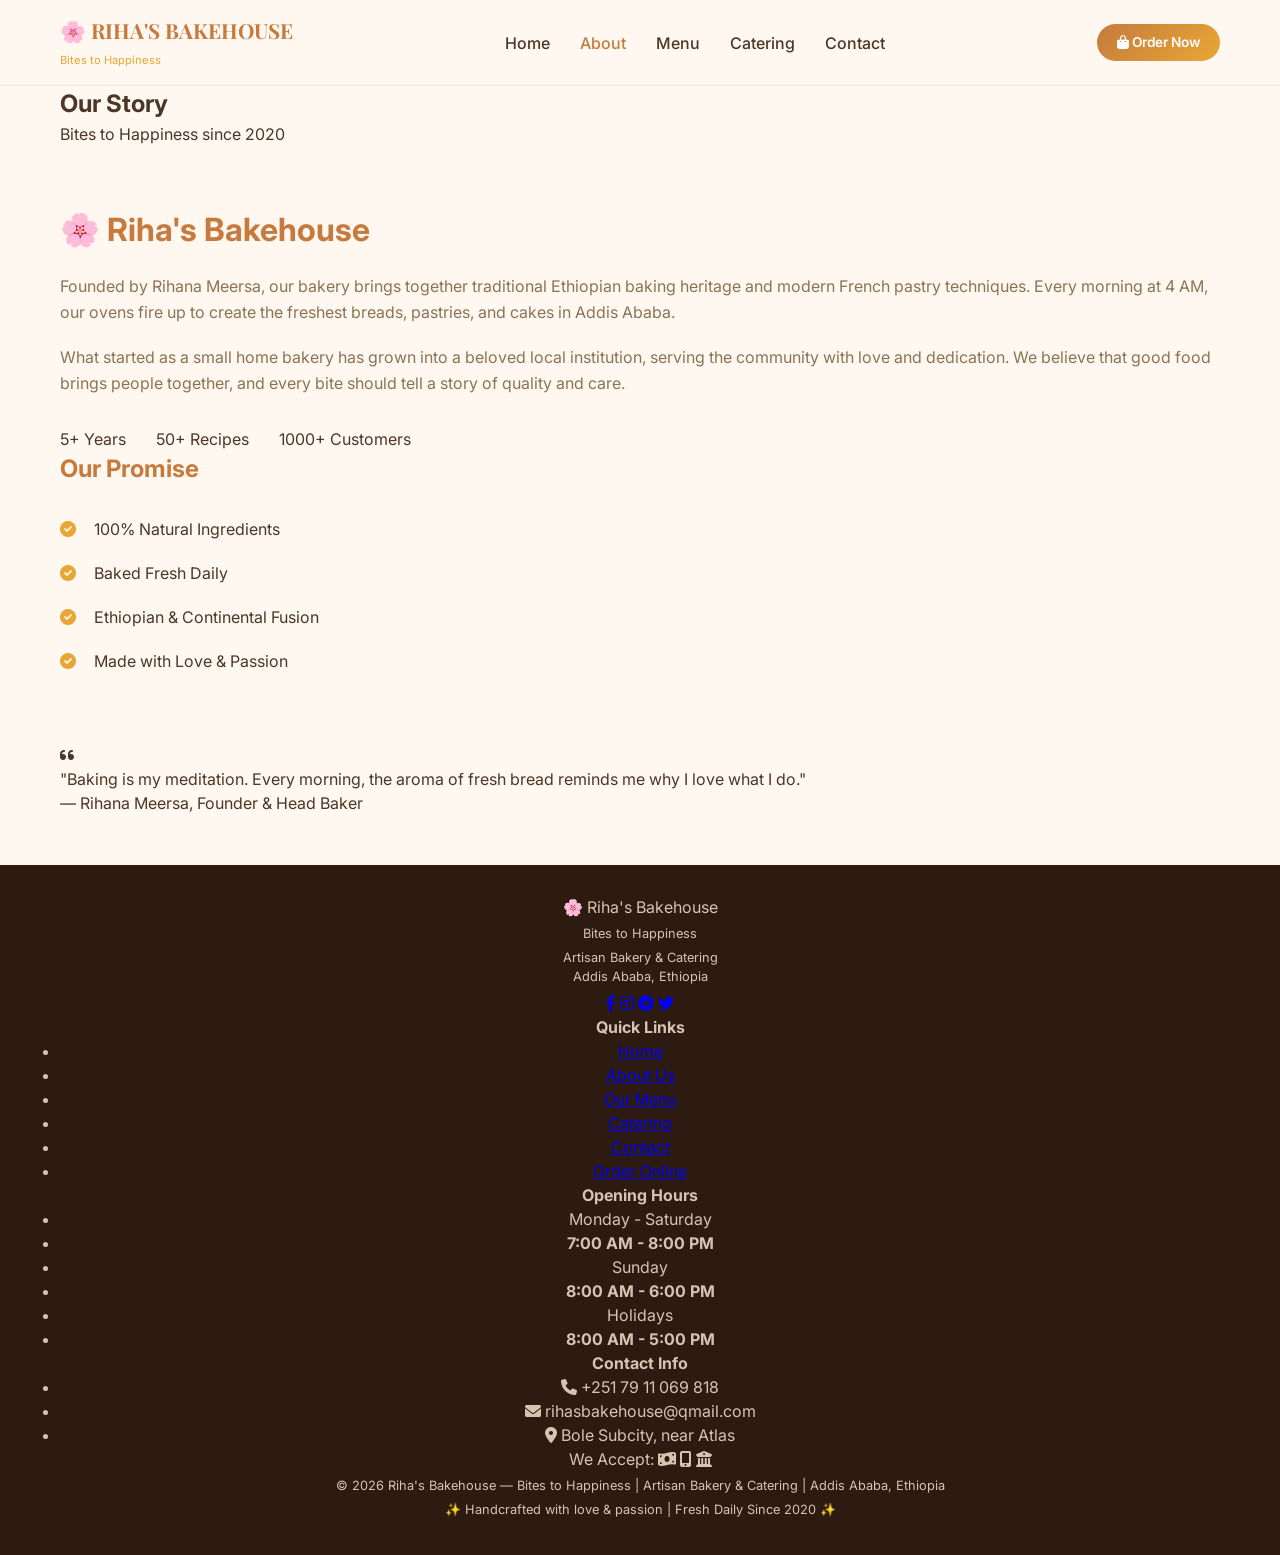
==== commit ecdbb45c: "Update about.html" ====
--- a/about.html
+++ b/about.html
@@ -3,9 +3,9 @@
 <head>
     <meta charset="UTF-8">
     <meta name="viewport" content="width=device-width, initial-scale=1.0, viewport-fit=cover">
-    <meta name="description" content="Learn about Rihana Meer's Bakery - our story and passion for artisan baking">
-    <meta name="theme-color" content="#FFF8F0">
-    <title>About | Rihana Meer's Bakery</title>
+    <meta name="description" content="Learn about Riha's Bakehouse - our story, passion for baking, and commitment to quality">
+    <meta name="theme-color" content="#FFF5F7">
+    <title>About Us | Riha's Bakehouse | Bites to Happiness</title>
     <link href="https://fonts.googleapis.com/css2?family=Inter:wght@300;400;500;600;700&family=Playfair+Display:wght@400;500;600;700&display=swap" rel="stylesheet">
     <link rel="stylesheet" href="https://cdnjs.cloudflare.com/ajax/libs/font-awesome/6.0.0-beta3/css/all.min.css">
     <link rel="stylesheet" href="css/style.css">
@@ -14,7 +14,7 @@
 
 <div class="mobile-sidebar" id="mobileSidebar">
     <div class="sidebar-header">
-        <h3>🥐 Rihana Meer's</h3>
+        <h3>🌸 Riha's Bakehouse</h3>
         <button class="close-sidebar" id="closeSidebarBtn"><i class="fas fa-times"></i></button>
     </div>
     <div class="sidebar-nav">
@@ -27,7 +27,7 @@
     <a href="order.html" class="sidebar-order-btn"><i class="fas fa-shopping-bag"></i> ORDER NOW</a>
     <div class="sidebar-footer">
         <p><i class="fas fa-phone-alt"></i> +251 79 11 069 818</p>
-        <p><i class="fas fa-envelope"></i> rythamanager@qmail.com</p>
+        <p><i class="fas fa-envelope"></i> rihasbakehouse@qmail.com</p>
         <p><i class="fas fa-location-dot"></i> Addis Ababa, Ethiopia</p>
     </div>
 </div>
@@ -36,7 +36,7 @@
 <header class="main-header">
     <div class="container">
         <button class="mobile-menu-btn" id="mobileMenuBtn"><i class="fas fa-bars"></i></button>
-        <div class="logo"><a href="index.html"><h1>🥐 RIHANA MEER'S</h1><span>Artisan Bakery & Catering</span></a></div>
+        <div class="logo"><a href="index.html"><h1>🌸 RIHA'S BAKEHOUSE</h1><span>Bites to Happiness</span></a></div>
         <nav class="desktop-nav">
             <a href="index.html">Home</a>
             <a href="about.html" class="active">About</a>
@@ -44,59 +44,112 @@
             <a href="catering.html">Catering</a>
             <a href="contact.html">Contact</a>
         </nav>
-        <a href="order.html" class="btn-order"><i class="fas fa-shopping-bag"></i> Order</a>
+        <a href="order.html" class="btn-order"><i class="fas fa-shopping-bag"></i> Order Now</a>
     </div>
 </header>
 
 <main>
-    <section class="page-hero" style="background-image: linear-gradient(rgba(0,0,0,0.45), rgba(0,0,0,0.55)), url('https://raw.githubusercontent.com/developereth/Rihasbakehouse/e25556f86fa35220a0a562366f5642f49d7dc7b2/360_F_996648613_JeLaqLaREMrfl1DwqWluZPTdFZurAo3a.jpg'); background-size: cover; background-position: center;">
-        <div class="container">
-            <h1>About Us</h1>
-            <p>Our story and passion for baking</p>
+    <section class="hero">
+        <div class="hero-bg" style="background-image: url('https://raw.githubusercontent.com/developereth/Rihasbakehouse/e25556f86fa35220a0a562366f5642f49d7dc7b2/360_F_996648613_JeLaqLaREMrfl1DwqWluZPTdFZurAo3a.jpg');"></div>
+        <div class="hero-overlay-light"></div>
+        <div class="container hero-content">
+            <h1>Our Story</h1>
+            <p>Bites to Happiness since 2020</p>
         </div>
     </section>
 
     <section class="about-section">
         <div class="container">
-            <div class="about-content">
+            <div class="about-grid">
                 <div class="about-text">
-                    <h2>🌸 Rihana Meer's Bakery</h2>
+                    <h2>🌸 Riha's Bakehouse</h2>
                     <p>Founded by Rihana Meersa, our bakery brings together traditional Ethiopian baking heritage and modern French pastry techniques. Every morning at 4 AM, our ovens fire up to create the freshest breads, pastries, and cakes in Addis Ababa.</p>
-                    <p>What started as a small home bakery has grown into a beloved local institution, serving the community with love and dedication since 2020.</p>
+                    <p>What started as a small home bakery has grown into a beloved local institution, serving the community with love and dedication. We believe that good food brings people together, and every bite should tell a story of quality and care.</p>
                     <div class="stats">
-                        <div class="stat"><span class="num">5+</span> <span>Years</span></div>
-                        <div class="stat"><span class="num">50+</span> <span>Recipes</span></div>
-                        <div class="stat"><span class="num">1000+</span> <span>Customers</span></div>
+                        <div class="stat"><span class="number">5+</span> <span>Years</span></div>
+                        <div class="stat"><span class="number">50+</span> <span>Recipes</span></div>
+                        <div class="stat"><span class="number">1000+</span> <span>Customers</span></div>
                     </div>
                 </div>
                 <div class="about-values">
-                    <h3>Our Values</h3>
+                    <h3>Our Promise</h3>
                     <ul>
-                        <li><i class="fas fa-seedling"></i> Quality Ingredients</li>
-                        <li><i class="fas fa-hand-sparkles"></i> Artisan Craftsmanship</li>
-                        <li><i class="fas fa-heart"></i> Baked with Love</li>
-                        <li><i class="fas fa-users"></i> Community First</li>
+                        <li><i class="fas fa-check-circle"></i> 100% Natural Ingredients</li>
+                        <li><i class="fas fa-check-circle"></i> Baked Fresh Daily</li>
+                        <li><i class="fas fa-check-circle"></i> Ethiopian & Continental Fusion</li>
+                        <li><i class="fas fa-check-circle"></i> Made with Love & Passion</li>
                     </ul>
                 </div>
             </div>
         </div>
     </section>
 
-    <section class="baker-note">
+    <section class="quote-section">
         <div class="container">
-            <div class="note-card">
+            <div class="quote-card">
                 <i class="fas fa-quote-left"></i>
                 <p>"Baking is my meditation. Every morning, the aroma of fresh bread reminds me why I love what I do."</p>
-                <span>— Rihana Meersa, Head Baker</span>
+                <span>— Rihana Meersa, Founder & Head Baker</span>
             </div>
         </div>
     </section>
 </main>
 
-<footer>
+<footer class="main-footer">
     <div class="container">
-        <p>© 2026 Rihana Meer's — Artisan Bakery & Catering | Addis Ababa, Ethiopia</p>
-        <p>🥐 Handcrafted with love</p>
+        <div class="footer-grid">
+            <div class="footer-col">
+                <div class="footer-logo">🌸 Riha's Bakehouse</div>
+                <p class="tagline">Bites to Happiness</p>
+                <p>Artisan Bakery & Catering<br>Addis Ababa, Ethiopia</p>
+                <div class="social-links">
+                    <a href="#"><i class="fab fa-facebook-f"></i></a>
+                    <a href="#"><i class="fab fa-instagram"></i></a>
+                    <a href="#"><i class="fab fa-telegram-plane"></i></a>
+                    <a href="#"><i class="fab fa-twitter"></i></a>
+                </div>
+            </div>
+            <div class="footer-col">
+                <h4>Quick Links</h4>
+                <ul>
+                    <li><a href="index.html">Home</a></li>
+                    <li><a href="about.html">About Us</a></li>
+                    <li><a href="menu.html">Our Menu</a></li>
+                    <li><a href="catering.html">Catering</a></li>
+                    <li><a href="contact.html">Contact</a></li>
+                    <li><a href="order.html">Order Online</a></li>
+                </ul>
+            </div>
+            <div class="footer-col">
+                <h4>Opening Hours</h4>
+                <ul class="hours">
+                    <li>Monday - Saturday</li>
+                    <li><strong>7:00 AM - 8:00 PM</strong></li>
+                    <li>Sunday</li>
+                    <li><strong>8:00 AM - 6:00 PM</strong></li>
+                    <li>Holidays</li>
+                    <li><strong>8:00 AM - 5:00 PM</strong></li>
+                </ul>
+            </div>
+            <div class="footer-col">
+                <h4>Contact Info</h4>
+                <ul class="contact-info">
+                    <li><i class="fas fa-phone"></i> +251 79 11 069 818</li>
+                    <li><i class="fas fa-envelope"></i> rihasbakehouse@qmail.com</li>
+                    <li><i class="fas fa-map-marker-alt"></i> Bole Subcity, near Atlas</li>
+                </ul>
+                <div class="payment-badge">
+                    <span>We Accept:</span>
+                    <i class="fas fa-money-bill-wave"></i>
+                    <i class="fas fa-mobile-alt"></i>
+                    <i class="fas fa-university"></i>
+                </div>
+            </div>
+        </div>
+        <div class="footer-bottom">
+            <p>&copy; 2026 Riha's Bakehouse — Bites to Happiness | Artisan Bakery & Catering | Addis Ababa, Ethiopia</p>
+            <p class="footer-heart">✨ Handcrafted with love & passion | Fresh Daily Since 2020 ✨</p>
+        </div>
     </div>
 </footer>
 
--- a/css/style.css
+++ b/css/style.css
@@ -1,304 +1,178 @@
-/* ========== CONTACT PAGE - CLEAN & SIMPLE ========== */
+/* ========== RIHANA MEER'S BAKERY - COMPLETE STYLES ========== */
 
-/* Hero Section */
-.page-hero {
-    background: linear-gradient(135deg, #C67A3D 0%, #E8A735 100%);
-    padding: 60px 0;
-    text-align: center;
-    color: white;
+:root {
+    --cream-bg: #FFF8F0;
+    --card-white: #FFFFFF;
+    --accent-caramel: #C67A3D;
+    --accent-honey: #E8A735;
+    --text-dark: #4A3728;
+    --text-muted: #8B7355;
+    --border-warm: #F0E4D4;
+    --shadow: 0 4px 12px rgba(0,0,0,0.08);
+    --shadow-hover: 0 8px 25px rgba(198,122,61,0.15);
+    --transition: all 0.3s ease;
 }
 
-.page-hero h1 {
-    font-size: 2.5rem;
-    margin-bottom: 10px;
-    font-family: 'Playfair Display', serif;
-}
+* { margin: 0; padding: 0; box-sizing: border-box; }
 
-.page-hero p {
-    font-size: 1rem;
-    opacity: 0.9;
-}
-
-/* Contact Cards */
-.contact-section {
-    padding: 60px 0;
-}
-
-.contact-cards {
-    display: grid;
-    grid-template-columns: repeat(4, 1fr);
-    gap: 24px;
-}
-
-.contact-card {
-    background: white;
-    padding: 30px 20px;
-    text-align: center;
-    border-radius: 20px;
-    transition: transform 0.3s, box-shadow 0.3s;
-    box-shadow: 0 4px 12px rgba(0,0,0,0.05);
-    border: 1px solid #F0E4D4;
-}
-
-.contact-card:hover {
-    transform: translateY(-5px);
-    box-shadow: 0 8px 25px rgba(198,122,61,0.15);
-    border-color: #C67A3D;
-}
-
-.icon-circle {
-    width: 60px;
-    height: 60px;
-    background: linear-gradient(135deg, #C67A3D, #E8A735);
-    border-radius: 50%;
-    display: flex;
-    align-items: center;
-    justify-content: center;
-    margin: 0 auto 16px;
-}
-
-.icon-circle i {
-    font-size: 24px;
-    color: white;
-}
-
-.contact-card h3 {
-    font-size: 1.2rem;
-    margin-bottom: 8px;
-    color: #4A3728;
-}
-
-.contact-card p {
-    color: #8B7355;
-    font-size: 0.9rem;
+body {
+    font-family: 'Inter', sans-serif;
+    background: var(--cream-bg);
+    color: var(--text-dark);
     line-height: 1.5;
 }
 
-/* Social Media Section */
-.social-section {
-    padding: 40px 0 60px;
-    background: #FDF3E7;
+.container { max-width: 1200px; margin: 0 auto; padding: 0 20px; }
+
+/* Header */
+.main-header {
+    background: rgba(255,248,240,0.95);
+    backdrop-filter: blur(10px);
+    position: sticky;
+    top: 0;
+    z-index: 100;
+    border-bottom: 1px solid var(--border-warm);
 }
+.main-header .container { display: flex; justify-content: space-between; align-items: center; padding: 15px 20px; }
+.logo a { text-decoration: none; }
+.logo h1 { font-size: 1.3rem; color: var(--accent-caramel); font-family: 'Playfair Display', serif; }
+.logo span { font-size: 0.7rem; color: var(--accent-honey); }
+.desktop-nav { display: flex; gap: 30px; }
+.desktop-nav a { text-decoration: none; color: var(--text-dark); font-weight: 500; transition: var(--transition); }
+.desktop-nav a:hover, .desktop-nav a.active { color: var(--accent-caramel); }
+.btn-order { background: linear-gradient(135deg, var(--accent-caramel), var(--accent-honey)); color: white; padding: 8px 20px; border-radius: 40px; text-decoration: none; font-weight: 600; font-size: 0.85rem; transition: var(--transition); }
+.btn-order:hover { transform: scale(0.96); }
 
-.section-title {
-    text-align: center;
-    font-size: 2rem;
-    margin-bottom: 40px;
-    font-family: 'Playfair Display', serif;
-    color: #4A3728;
-    position: relative;
-}
+/* Mobile Sidebar */
+.mobile-menu-btn { display: none; background: none; border: none; font-size: 1.5rem; color: var(--accent-caramel); cursor: pointer; }
+.sidebar-overlay { position: fixed; top: 0; left: 0; width: 100%; height: 100%; background: rgba(0,0,0,0.5); z-index: 998; opacity: 0; visibility: hidden; transition: 0.3s; }
+.sidebar-overlay.active { opacity: 1; visibility: visible; }
+.mobile-sidebar { position: fixed; top: 0; left: 0; width: 280px; height: 100%; background: white; z-index: 999; transform: translateX(-100%); transition: transform 0.3s ease; border-right: 1px solid var(--border-warm); display: flex; flex-direction: column; }
+.mobile-sidebar.open { transform: translateX(0); }
+.sidebar-header { padding: 24px 20px; border-bottom: 1px solid var(--border-warm); display: flex; justify-content: space-between; align-items: center; }
+.sidebar-header h3 { color: var(--accent-caramel); font-family: 'Playfair Display', serif; }
+.close-sidebar { background: none; border: none; font-size: 1.2rem; cursor: pointer; }
+.sidebar-nav { flex: 1; padding: 20px; display: flex; flex-direction: column; gap: 10px; }
+.sidebar-nav a { text-decoration: none; color: var(--text-dark); padding: 12px; display: flex; align-items: center; gap: 12px; border-radius: 12px; transition: var(--transition); }
+.sidebar-nav a i { width: 24px; color: var(--accent-caramel); }
+.sidebar-nav a:hover, .sidebar-nav a.active { background: rgba(198,122,61,0.1); color: var(--accent-caramel); }
+.sidebar-order-btn { margin: 20px; background: linear-gradient(135deg, var(--accent-caramel), var(--accent-honey)); color: white; text-decoration: none; padding: 14px; text-align: center; border-radius: 40px; font-weight: 600; }
+.sidebar-footer { padding: 20px; border-top: 1px solid var(--border-warm); font-size: 0.7rem; color: var(--text-muted); line-height: 1.8; }
+.sidebar-footer i { width: 24px; color: var(--accent-caramel); }
 
-.section-title::after {
-    content: '';
-    position: absolute;
-    bottom: -10px;
-    left: 50%;
-    transform: translateX(-50%);
-    width: 60px;
-    height: 3px;
-    background: linear-gradient(90deg, #C67A3D, #E8A735);
-    border-radius: 3px;
-}
+/* Hero */
+.page-hero { padding: 80px 0; text-align: center; color: white; background-size: cover; background-position: center; }
+.page-hero h1 { font-size: 3rem; margin-bottom: 10px; font-family: 'Playfair Display', serif; }
+.page-hero p { font-size: 1.2rem; margin-bottom: 20px; }
+.hero-btn { background: var(--accent-caramel); color: white; padding: 12px 30px; border-radius: 40px; text-decoration: none; font-weight: 600; display: inline-block; transition: var(--transition); }
+.hero-btn:hover { background: var(--accent-cinnamon); transform: translateY(-2px); }
 
-.social-icons {
-    display: flex;
-    justify-content: center;
-    flex-wrap: wrap;
-    gap: 30px;
-}
+/* Section Title */
+.section-title { text-align: center; font-size: 2rem; margin: 40px 0 30px; font-family: 'Playfair Display', serif; position: relative; }
+.section-title::after { content: ''; position: absolute; bottom: -10px; left: 50%; transform: translateX(-50%); width: 60px; height: 3px; background: linear-gradient(90deg, var(--accent-caramel), var(--accent-honey)); border-radius: 3px; }
 
-.social-icon {
-    display: flex;
-    flex-direction: column;
-    align-items: center;
-    gap: 8px;
-    text-decoration: none;
-    transition: transform 0.3s;
-}
+/* Cards */
+.cards-grid { display: grid; grid-template-columns: repeat(auto-fill, minmax(260px, 1fr)); gap: 30px; margin: 40px 0; }
+.product-card { background: var(--card-white); border-radius: 20px; overflow: hidden; transition: var(--transition); box-shadow: var(--shadow); border: 1px solid var(--border-warm); }
+.product-card:hover { transform: translateY(-5px); box-shadow: var(--shadow-hover); border-color: var(--accent-caramel); }
+.card-image { width: 100%; height: 180px; object-fit: cover; }
+.card-content { padding: 20px; }
+.card-content h3 { font-size: 1.2rem; margin-bottom: 5px; }
+.card-content p { color: var(--text-muted); font-size: 0.85rem; }
+.price { color: var(--accent-caramel); font-weight: 700; font-size: 1.2rem; margin: 10px 0; }
+.add-to-cart, .catering-inquiry { background: linear-gradient(135deg, var(--accent-caramel), var(--accent-honey)); color: white; border: none; padding: 10px; width: 100%; border-radius: 40px; font-weight: 600; cursor: pointer; transition: var(--transition); }
+.add-to-cart:hover, .catering-inquiry:hover { transform: translateY(-2px); }
 
-.social-icon:hover {
-    transform: translateY(-5px);
-}
+/* About Page */
+.about-section { padding: 60px 0; }
+.about-content { display: grid; grid-template-columns: 1fr 1fr; gap: 50px; align-items: start; }
+.about-text h2 { font-size: 2rem; color: var(--accent-caramel); margin-bottom: 20px; }
+.about-text p { margin-bottom: 20px; color: var(--text-muted); line-height: 1.6; }
+.stats { display: flex; gap: 30px; margin-top: 30px; }
+.stat { text-align: center; }
+.stat .num { font-size: 2rem; font-weight: 700; color: var(--accent-caramel); display: block; }
+.about-values h3 { font-size: 1.5rem; margin-bottom: 20px; color: var(--accent-caramel); }
+.about-values ul { list-style: none; }
+.about-values li { padding: 10px 0; display: flex; align-items: center; gap: 10px; }
+.about-values li i { color: var(--accent-honey); width: 24px; }
+.baker-note { padding: 40px 0; }
+.note-card { background: white; padding: 40px; border-radius: 24px; text-align: center; box-shadow: var(--shadow); border: 1px solid var(--border-warm); }
+.note-card i { font-size: 2rem; color: var(--accent-caramel); opacity: 0.5; margin-bottom: 15px; display: block; }
+.note-card p { font-size: 1.2rem; font-style: italic; margin-bottom: 15px; }
+.note-card span { color: var(--text-muted); }
 
-.social-icon i {
-    width: 55px;
-    height: 55px;
-    border-radius: 50%;
-    display: flex;
-    align-items: center;
-    justify-content: center;
-    font-size: 26px;
-    color: white;
-    transition: all 0.3s;
-}
+/* Contact Page */
+.contact-cards { display: grid; grid-template-columns: repeat(4, 1fr); gap: 25px; margin: 40px 0; }
+.contact-card { background: white; padding: 30px 20px; text-align: center; border-radius: 20px; transition: var(--transition); border: 1px solid var(--border-warm); }
+.contact-card:hover { transform: translateY(-5px); box-shadow: var(--shadow-hover); }
+.icon-circle { width: 60px; height: 60px; background: linear-gradient(135deg, var(--accent-caramel), var(--accent-honey)); border-radius: 50%; display: flex; align-items: center; justify-content: center; margin: 0 auto 15px; }
+.icon-circle i { font-size: 24px; color: white; }
+.contact-card h3 { margin-bottom: 8px; }
+.contact-card p { color: var(--text-muted); font-size: 0.9rem; }
+.social-icons { display: flex; justify-content: center; gap: 20px; margin: 40px 0; }
+.social-icon { width: 45px; height: 45px; border-radius: 50%; display: flex; align-items: center; justify-content: center; transition: var(--transition); text-decoration: none; }
+.social-icon.fb { background: #1877F2; color: white; }
+.social-icon.ig { background: linear-gradient(45deg, #f09433, #d62976); color: white; }
+.social-icon.tg { background: #0088cc; color: white; }
+.social-icon.tw { background: #1DA1F2; color: white; }
+.social-icon.wa { background: #25D366; color: white; }
+.social-icon.tt { background: #000000; color: white; }
+.social-icon:hover { transform: translateY(-3px); }
+#map { height: 300px; width: 100%; border-radius: 20px; margin: 30px 0; }
+.contact-form { background: white; padding: 40px; border-radius: 24px; box-shadow: var(--shadow); border: 1px solid var(--border-warm); }
+.contact-form h3 { text-align: center; margin-bottom: 25px; color: var(--accent-caramel); }
+.form-row { display: grid; grid-template-columns: 1fr 1fr; gap: 20px; margin-bottom: 20px; }
+input, textarea, select { width: 100%; padding: 12px 15px; border: 1px solid var(--border-warm); border-radius: 12px; font-family: 'Inter', sans-serif; background: var(--cream-bg); }
+input:focus, textarea:focus { outline: none; border-color: var(--accent-caramel); }
+button { background: linear-gradient(135deg, var(--accent-caramel), var(--accent-honey)); color: white; border: none; padding: 12px 25px; border-radius: 40px; font-weight: 600; cursor: pointer; width: 100%; transition: var(--transition); }
+button:hover { transform: translateY(-2px); }
 
-.social-icon span {
-    font-size: 12px;
-    color: #8B7355;
-    font-weight: 500;
-}
-
-/* Brand Colors */
-.social-icon.facebook i { background: #1877F2; }
-.social-icon.instagram i { background: linear-gradient(45deg, #f09433, #d62976); }
-.social-icon.telegram i { background: #0088cc; }
-.social-icon.twitter i { background: #1DA1F2; }
-.social-icon.whatsapp i { background: #25D366; }
-.social-icon.tiktok i { background: #000000; }
-
-/* Map Section */
-.map-section {
-    padding: 60px 0;
-}
-
-#map {
-    height: 350px;
-    width: 100%;
-    border-radius: 20px;
-    box-shadow: 0 4px 20px rgba(0,0,0,0.1);
-    z-index: 1;
-}
-
-/* Form Section */
-.form-section {
-    padding: 0 0 80px;
-}
-
-.form-box {
-    max-width: 700px;
-    margin: 0 auto;
-    background: white;
-    padding: 40px;
-    border-radius: 24px;
-    box-shadow: 0 4px 20px rgba(0,0,0,0.08);
-    border: 1px solid #F0E4D4;
-}
-
-.form-box h2 {
-    text-align: center;
-    font-size: 1.8rem;
-    margin-bottom: 30px;
-    color: #4A3728;
-    font-family: 'Playfair Display', serif;
-}
-
-.form-row {
-    display: grid;
-    grid-template-columns: 1fr 1fr;
-    gap: 20px;
-    margin-bottom: 20px;
-}
-
-input, textarea {
-    width: 100%;
-    padding: 14px 16px;
-    border: 1px solid #F0E4D4;
-    border-radius: 12px;
-    font-family: 'Inter', sans-serif;
-    font-size: 14px;
-    transition: all 0.3s;
-    background: #FFFBF5;
-}
-
-input:focus, textarea:focus {
-    outline: none;
-    border-color: #C67A3D;
-    box-shadow: 0 0 0 3px rgba(198,122,61,0.1);
-}
-
-textarea {
-    resize: vertical;
-    margin-bottom: 20px;
-}
-
-button {
-    background: linear-gradient(135deg, #C67A3D, #E8A735);
-    color: white;
-    border: none;
-    padding: 14px 30px;
-    border-radius: 40px;
-    font-size: 16px;
-    font-weight: 600;
-    cursor: pointer;
-    width: 100%;
-    transition: all 0.3s;
-}
-
-button:hover {
-    transform: translateY(-2px);
-    box-shadow: 0 5px 15px rgba(198,122,61,0.3);
-}
+/* Order Page */
+.order-section { padding: 40px 0; }
+.order-layout { display: grid; grid-template-columns: 1fr 1fr; gap: 40px; margin-bottom: 50px; }
+.order-summary { background: white; padding: 25px; border-radius: 20px; border: 1px solid var(--border-warm); }
+.order-summary h3 { margin-bottom: 20px; color: var(--accent-caramel); }
+.cart-items { min-height: 150px; max-height: 250px; overflow-y: auto; margin-bottom: 20px; }
+.empty-cart { text-align: center; padding: 40px; color: var(--text-muted); }
+.cart-item { display: flex; justify-content: space-between; align-items: center; padding: 12px 0; border-bottom: 1px solid var(--border-warm); }
+.cart-item-controls { display: flex; gap: 8px; align-items: center; }
+.qty-btn { width: 28px; height: 28px; padding: 0; background: var(--cream-bg); color: var(--text-dark); }
+.remove-btn { background: none; color: #ff6b6b; width: auto; padding: 0 5px; }
+.cart-total { text-align: right; padding-top: 15px; border-top: 2px solid var(--border-warm); font-size: 1.2rem; }
+.delivery-note { margin-top: 15px; text-align: center; font-size: 0.8rem; }
+.order-form { background: white; padding: 25px; border-radius: 20px; border: 1px solid var(--border-warm); }
+.order-form h3 { margin-bottom: 20px; color: var(--accent-caramel); }
+.order-form input, .order-form select, .order-form textarea { margin-bottom: 15px; }
+.form-row-small { display: grid; grid-template-columns: 1fr 1fr; gap: 15px; margin-bottom: 15px; }
+.menu-title { font-size: 1.5rem; margin: 30px 0 20px; color: var(--accent-caramel); }
+.items-grid { display: grid; grid-template-columns: repeat(auto-fill, minmax(250px, 1fr)); gap: 12px; }
+.order-item { background: white; padding: 12px 20px; border-radius: 12px; display: flex; justify-content: space-between; align-items: center; border: 1px solid var(--border-warm); }
+.order-item span:first-child { font-weight: 500; }
+.add-item { background: linear-gradient(135deg, var(--accent-caramel), var(--accent-honey)); color: white; border: none; padding: 5px 15px; border-radius: 30px; font-size: 0.8rem; cursor: pointer; width: auto; }
+.catering-form { background: white; padding: 30px; border-radius: 20px; margin: 40px 0; }
+.catering-form h3 { text-align: center; margin-bottom: 20px; color: var(--accent-caramel); }
 
 /* Footer */
-footer {
-    background: #2D1B12;
-    color: #D4C4B0;
-    text-align: center;
-    padding: 30px;
-    margin-top: 0;
-}
-
-footer p {
-    font-size: 13px;
-    margin: 5px 0;
-}
+footer { background: #2D1B12; color: #D4C4B0; text-align: center; padding: 30px; margin-top: 50px; }
+footer p { font-size: 0.8rem; margin: 5px 0; }
 
 /* Toast */
-.toast-msg {
-    position: fixed;
-    bottom: 30px;
-    left: 50%;
-    transform: translateX(-50%) translateY(100px);
-    background: linear-gradient(135deg, #C67A3D, #E8A735);
-    color: white;
-    padding: 12px 24px;
-    border-radius: 50px;
-    z-index: 2000;
-    transition: transform 0.3s;
-    font-weight: 500;
-}
-
-.toast-msg.show {
-    transform: translateX(-50%) translateY(0);
-}
+.toast-msg { position: fixed; bottom: 30px; left: 50%; transform: translateX(-50%) translateY(100px); background: linear-gradient(135deg, var(--accent-caramel), var(--accent-honey)); color: white; padding: 12px 24px; border-radius: 50px; z-index: 2000; transition: transform 0.3s; font-weight: 500; }
+.toast-msg.show { transform: translateX(-50%) translateY(0); }
 
 /* Responsive */
 @media (max-width: 900px) {
-    .contact-cards {
-        grid-template-columns: repeat(2, 1fr);
-    }
+    .desktop-nav, .btn-order { display: none; }
+    .mobile-menu-btn { display: block; }
+    .page-hero h1 { font-size: 2rem; }
+    .contact-cards { grid-template-columns: repeat(2, 1fr); }
+    .order-layout { grid-template-columns: 1fr; }
+    .about-content { grid-template-columns: 1fr; }
 }
-
 @media (max-width: 600px) {
-    .contact-cards {
-        grid-template-columns: 1fr;
-    }
-    
-    .form-row {
-        grid-template-columns: 1fr;
-        gap: 0;
-    }
-    
-    .social-icons {
-        gap: 20px;
-    }
-    
-    .social-icon i {
-        width: 45px;
-        height: 45px;
-        font-size: 20px;
-    }
-    
-    .page-hero {
-        padding: 40px 0;
-    }
-    
-    .page-hero h1 {
-        font-size: 1.8rem;
-    }
-    
-    .form-box {
-        padding: 24px;
-    }
+    .contact-cards { grid-template-columns: 1fr; }
+    .form-row { grid-template-columns: 1fr; gap: 0; }
+    .stats { flex-direction: column; align-items: center; }
+    .container { padding: 0 15px; }
+    .page-hero { padding: 50px 0; }
 }
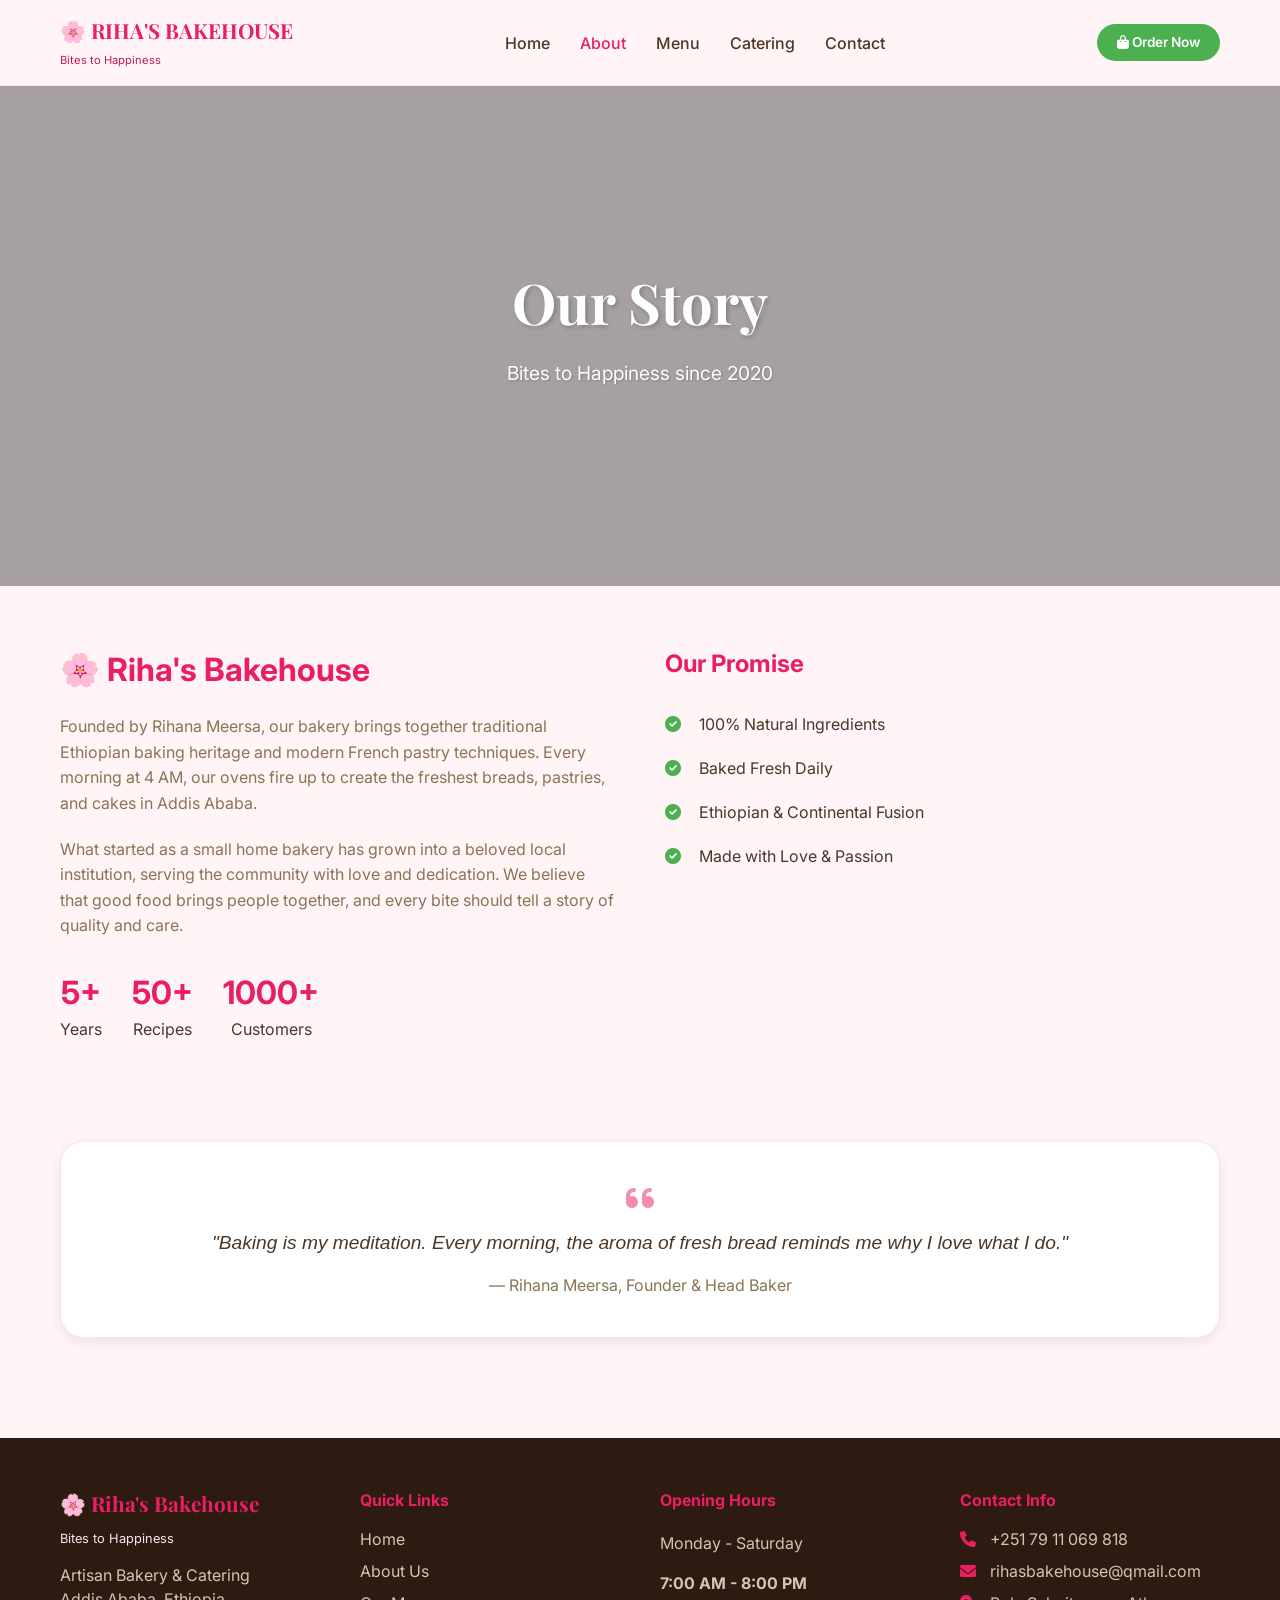
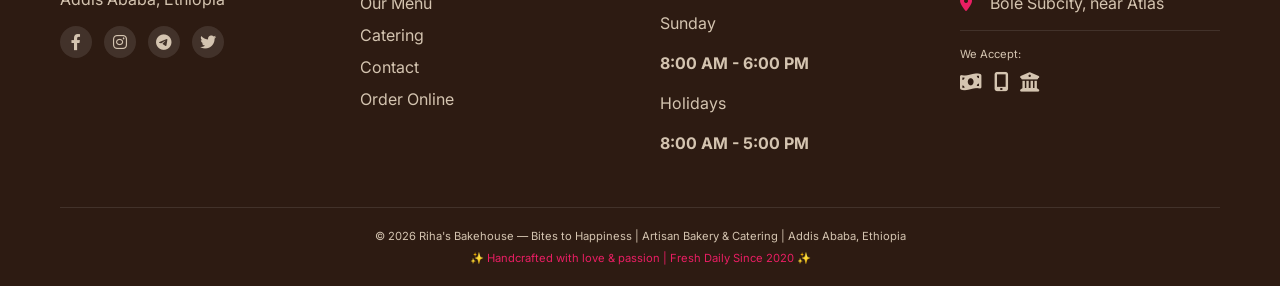
==== commit 0ef5e221: "Update about.html" ====
--- a/about.html
+++ b/about.html
@@ -49,6 +49,7 @@
 </header>
 
 <main>
+    <!-- Hero Section with YOUR Image -->
     <section class="hero">
         <div class="hero-bg" style="background-image: url('https://raw.githubusercontent.com/developereth/Rihasbakehouse/e25556f86fa35220a0a562366f5642f49d7dc7b2/360_F_996648613_JeLaqLaREMrfl1DwqWluZPTdFZurAo3a.jpg');"></div>
         <div class="hero-overlay-light"></div>
--- a/css/style.css
+++ b/css/style.css
@@ -1,178 +1,1011 @@
-/* ========== RIHANA MEER'S BAKERY - COMPLETE STYLES ========== */
+/* ============================================
+   RIHA'S BAKEHOUSE - BITES TO HAPPINESS
+   Pink & White Theme | Green Buttons
+   ============================================ */
 
 :root {
-    --cream-bg: #FFF8F0;
-    --card-white: #FFFFFF;
-    --accent-caramel: #C67A3D;
-    --accent-honey: #E8A735;
+    --pink-light: #FFF5F7;
+    --pink-soft: #FCE4EC;
+    --pink-primary: #E91E63;
+    --pink-dark: #C2185B;
+    --white: #FFFFFF;
+    --gray-light: #F5F5F5;
+    --gray-mid: #E0E0E0;
     --text-dark: #4A3728;
     --text-muted: #8B7355;
-    --border-warm: #F0E4D4;
+    --green-primary: #4CAF50;
+    --green-dark: #388E3C;
     --shadow: 0 4px 12px rgba(0,0,0,0.08);
-    --shadow-hover: 0 8px 25px rgba(198,122,61,0.15);
+    --shadow-hover: 0 8px 25px rgba(0,0,0,0.12);
     --transition: all 0.3s ease;
 }
 
-* { margin: 0; padding: 0; box-sizing: border-box; }
+* {
+    margin: 0;
+    padding: 0;
+    box-sizing: border-box;
+}
 
 body {
     font-family: 'Inter', sans-serif;
-    background: var(--cream-bg);
+    background: var(--pink-light);
     color: var(--text-dark);
     line-height: 1.5;
 }
 
-.container { max-width: 1200px; margin: 0 auto; padding: 0 20px; }
-
-/* Header */
+.container {
+    max-width: 1200px;
+    margin: 0 auto;
+    padding: 0 20px;
+}
+
+/* ========== HEADER ========== */
 .main-header {
-    background: rgba(255,248,240,0.95);
+    background: rgba(255, 245, 247, 0.95);
     backdrop-filter: blur(10px);
     position: sticky;
     top: 0;
     z-index: 100;
-    border-bottom: 1px solid var(--border-warm);
-}
-.main-header .container { display: flex; justify-content: space-between; align-items: center; padding: 15px 20px; }
-.logo a { text-decoration: none; }
-.logo h1 { font-size: 1.3rem; color: var(--accent-caramel); font-family: 'Playfair Display', serif; }
-.logo span { font-size: 0.7rem; color: var(--accent-honey); }
-.desktop-nav { display: flex; gap: 30px; }
-.desktop-nav a { text-decoration: none; color: var(--text-dark); font-weight: 500; transition: var(--transition); }
-.desktop-nav a:hover, .desktop-nav a.active { color: var(--accent-caramel); }
-.btn-order { background: linear-gradient(135deg, var(--accent-caramel), var(--accent-honey)); color: white; padding: 8px 20px; border-radius: 40px; text-decoration: none; font-weight: 600; font-size: 0.85rem; transition: var(--transition); }
-.btn-order:hover { transform: scale(0.96); }
-
-/* Mobile Sidebar */
-.mobile-menu-btn { display: none; background: none; border: none; font-size: 1.5rem; color: var(--accent-caramel); cursor: pointer; }
-.sidebar-overlay { position: fixed; top: 0; left: 0; width: 100%; height: 100%; background: rgba(0,0,0,0.5); z-index: 998; opacity: 0; visibility: hidden; transition: 0.3s; }
-.sidebar-overlay.active { opacity: 1; visibility: visible; }
-.mobile-sidebar { position: fixed; top: 0; left: 0; width: 280px; height: 100%; background: white; z-index: 999; transform: translateX(-100%); transition: transform 0.3s ease; border-right: 1px solid var(--border-warm); display: flex; flex-direction: column; }
-.mobile-sidebar.open { transform: translateX(0); }
-.sidebar-header { padding: 24px 20px; border-bottom: 1px solid var(--border-warm); display: flex; justify-content: space-between; align-items: center; }
-.sidebar-header h3 { color: var(--accent-caramel); font-family: 'Playfair Display', serif; }
-.close-sidebar { background: none; border: none; font-size: 1.2rem; cursor: pointer; }
-.sidebar-nav { flex: 1; padding: 20px; display: flex; flex-direction: column; gap: 10px; }
-.sidebar-nav a { text-decoration: none; color: var(--text-dark); padding: 12px; display: flex; align-items: center; gap: 12px; border-radius: 12px; transition: var(--transition); }
-.sidebar-nav a i { width: 24px; color: var(--accent-caramel); }
-.sidebar-nav a:hover, .sidebar-nav a.active { background: rgba(198,122,61,0.1); color: var(--accent-caramel); }
-.sidebar-order-btn { margin: 20px; background: linear-gradient(135deg, var(--accent-caramel), var(--accent-honey)); color: white; text-decoration: none; padding: 14px; text-align: center; border-radius: 40px; font-weight: 600; }
-.sidebar-footer { padding: 20px; border-top: 1px solid var(--border-warm); font-size: 0.7rem; color: var(--text-muted); line-height: 1.8; }
-.sidebar-footer i { width: 24px; color: var(--accent-caramel); }
-
-/* Hero */
-.page-hero { padding: 80px 0; text-align: center; color: white; background-size: cover; background-position: center; }
-.page-hero h1 { font-size: 3rem; margin-bottom: 10px; font-family: 'Playfair Display', serif; }
-.page-hero p { font-size: 1.2rem; margin-bottom: 20px; }
-.hero-btn { background: var(--accent-caramel); color: white; padding: 12px 30px; border-radius: 40px; text-decoration: none; font-weight: 600; display: inline-block; transition: var(--transition); }
-.hero-btn:hover { background: var(--accent-cinnamon); transform: translateY(-2px); }
-
-/* Section Title */
-.section-title { text-align: center; font-size: 2rem; margin: 40px 0 30px; font-family: 'Playfair Display', serif; position: relative; }
-.section-title::after { content: ''; position: absolute; bottom: -10px; left: 50%; transform: translateX(-50%); width: 60px; height: 3px; background: linear-gradient(90deg, var(--accent-caramel), var(--accent-honey)); border-radius: 3px; }
-
-/* Cards */
-.cards-grid { display: grid; grid-template-columns: repeat(auto-fill, minmax(260px, 1fr)); gap: 30px; margin: 40px 0; }
-.product-card { background: var(--card-white); border-radius: 20px; overflow: hidden; transition: var(--transition); box-shadow: var(--shadow); border: 1px solid var(--border-warm); }
-.product-card:hover { transform: translateY(-5px); box-shadow: var(--shadow-hover); border-color: var(--accent-caramel); }
-.card-image { width: 100%; height: 180px; object-fit: cover; }
-.card-content { padding: 20px; }
-.card-content h3 { font-size: 1.2rem; margin-bottom: 5px; }
-.card-content p { color: var(--text-muted); font-size: 0.85rem; }
-.price { color: var(--accent-caramel); font-weight: 700; font-size: 1.2rem; margin: 10px 0; }
-.add-to-cart, .catering-inquiry { background: linear-gradient(135deg, var(--accent-caramel), var(--accent-honey)); color: white; border: none; padding: 10px; width: 100%; border-radius: 40px; font-weight: 600; cursor: pointer; transition: var(--transition); }
-.add-to-cart:hover, .catering-inquiry:hover { transform: translateY(-2px); }
-
-/* About Page */
-.about-section { padding: 60px 0; }
-.about-content { display: grid; grid-template-columns: 1fr 1fr; gap: 50px; align-items: start; }
-.about-text h2 { font-size: 2rem; color: var(--accent-caramel); margin-bottom: 20px; }
-.about-text p { margin-bottom: 20px; color: var(--text-muted); line-height: 1.6; }
-.stats { display: flex; gap: 30px; margin-top: 30px; }
-.stat { text-align: center; }
-.stat .num { font-size: 2rem; font-weight: 700; color: var(--accent-caramel); display: block; }
-.about-values h3 { font-size: 1.5rem; margin-bottom: 20px; color: var(--accent-caramel); }
-.about-values ul { list-style: none; }
-.about-values li { padding: 10px 0; display: flex; align-items: center; gap: 10px; }
-.about-values li i { color: var(--accent-honey); width: 24px; }
-.baker-note { padding: 40px 0; }
-.note-card { background: white; padding: 40px; border-radius: 24px; text-align: center; box-shadow: var(--shadow); border: 1px solid var(--border-warm); }
-.note-card i { font-size: 2rem; color: var(--accent-caramel); opacity: 0.5; margin-bottom: 15px; display: block; }
-.note-card p { font-size: 1.2rem; font-style: italic; margin-bottom: 15px; }
-.note-card span { color: var(--text-muted); }
-
-/* Contact Page */
-.contact-cards { display: grid; grid-template-columns: repeat(4, 1fr); gap: 25px; margin: 40px 0; }
-.contact-card { background: white; padding: 30px 20px; text-align: center; border-radius: 20px; transition: var(--transition); border: 1px solid var(--border-warm); }
-.contact-card:hover { transform: translateY(-5px); box-shadow: var(--shadow-hover); }
-.icon-circle { width: 60px; height: 60px; background: linear-gradient(135deg, var(--accent-caramel), var(--accent-honey)); border-radius: 50%; display: flex; align-items: center; justify-content: center; margin: 0 auto 15px; }
-.icon-circle i { font-size: 24px; color: white; }
-.contact-card h3 { margin-bottom: 8px; }
-.contact-card p { color: var(--text-muted); font-size: 0.9rem; }
-.social-icons { display: flex; justify-content: center; gap: 20px; margin: 40px 0; }
-.social-icon { width: 45px; height: 45px; border-radius: 50%; display: flex; align-items: center; justify-content: center; transition: var(--transition); text-decoration: none; }
-.social-icon.fb { background: #1877F2; color: white; }
-.social-icon.ig { background: linear-gradient(45deg, #f09433, #d62976); color: white; }
-.social-icon.tg { background: #0088cc; color: white; }
-.social-icon.tw { background: #1DA1F2; color: white; }
-.social-icon.wa { background: #25D366; color: white; }
-.social-icon.tt { background: #000000; color: white; }
-.social-icon:hover { transform: translateY(-3px); }
-#map { height: 300px; width: 100%; border-radius: 20px; margin: 30px 0; }
-.contact-form { background: white; padding: 40px; border-radius: 24px; box-shadow: var(--shadow); border: 1px solid var(--border-warm); }
-.contact-form h3 { text-align: center; margin-bottom: 25px; color: var(--accent-caramel); }
-.form-row { display: grid; grid-template-columns: 1fr 1fr; gap: 20px; margin-bottom: 20px; }
-input, textarea, select { width: 100%; padding: 12px 15px; border: 1px solid var(--border-warm); border-radius: 12px; font-family: 'Inter', sans-serif; background: var(--cream-bg); }
-input:focus, textarea:focus { outline: none; border-color: var(--accent-caramel); }
-button { background: linear-gradient(135deg, var(--accent-caramel), var(--accent-honey)); color: white; border: none; padding: 12px 25px; border-radius: 40px; font-weight: 600; cursor: pointer; width: 100%; transition: var(--transition); }
-button:hover { transform: translateY(-2px); }
-
-/* Order Page */
-.order-section { padding: 40px 0; }
-.order-layout { display: grid; grid-template-columns: 1fr 1fr; gap: 40px; margin-bottom: 50px; }
-.order-summary { background: white; padding: 25px; border-radius: 20px; border: 1px solid var(--border-warm); }
-.order-summary h3 { margin-bottom: 20px; color: var(--accent-caramel); }
-.cart-items { min-height: 150px; max-height: 250px; overflow-y: auto; margin-bottom: 20px; }
-.empty-cart { text-align: center; padding: 40px; color: var(--text-muted); }
-.cart-item { display: flex; justify-content: space-between; align-items: center; padding: 12px 0; border-bottom: 1px solid var(--border-warm); }
-.cart-item-controls { display: flex; gap: 8px; align-items: center; }
-.qty-btn { width: 28px; height: 28px; padding: 0; background: var(--cream-bg); color: var(--text-dark); }
-.remove-btn { background: none; color: #ff6b6b; width: auto; padding: 0 5px; }
-.cart-total { text-align: right; padding-top: 15px; border-top: 2px solid var(--border-warm); font-size: 1.2rem; }
-.delivery-note { margin-top: 15px; text-align: center; font-size: 0.8rem; }
-.order-form { background: white; padding: 25px; border-radius: 20px; border: 1px solid var(--border-warm); }
-.order-form h3 { margin-bottom: 20px; color: var(--accent-caramel); }
-.order-form input, .order-form select, .order-form textarea { margin-bottom: 15px; }
-.form-row-small { display: grid; grid-template-columns: 1fr 1fr; gap: 15px; margin-bottom: 15px; }
-.menu-title { font-size: 1.5rem; margin: 30px 0 20px; color: var(--accent-caramel); }
-.items-grid { display: grid; grid-template-columns: repeat(auto-fill, minmax(250px, 1fr)); gap: 12px; }
-.order-item { background: white; padding: 12px 20px; border-radius: 12px; display: flex; justify-content: space-between; align-items: center; border: 1px solid var(--border-warm); }
-.order-item span:first-child { font-weight: 500; }
-.add-item { background: linear-gradient(135deg, var(--accent-caramel), var(--accent-honey)); color: white; border: none; padding: 5px 15px; border-radius: 30px; font-size: 0.8rem; cursor: pointer; width: auto; }
-.catering-form { background: white; padding: 30px; border-radius: 20px; margin: 40px 0; }
-.catering-form h3 { text-align: center; margin-bottom: 20px; color: var(--accent-caramel); }
-
-/* Footer */
-footer { background: #2D1B12; color: #D4C4B0; text-align: center; padding: 30px; margin-top: 50px; }
-footer p { font-size: 0.8rem; margin: 5px 0; }
-
-/* Toast */
-.toast-msg { position: fixed; bottom: 30px; left: 50%; transform: translateX(-50%) translateY(100px); background: linear-gradient(135deg, var(--accent-caramel), var(--accent-honey)); color: white; padding: 12px 24px; border-radius: 50px; z-index: 2000; transition: transform 0.3s; font-weight: 500; }
-.toast-msg.show { transform: translateX(-50%) translateY(0); }
-
-/* Responsive */
+    border-bottom: 1px solid var(--pink-soft);
+}
+
+.main-header .container {
+    display: flex;
+    justify-content: space-between;
+    align-items: center;
+    padding: 15px 20px;
+}
+
+.logo a {
+    text-decoration: none;
+}
+
+.logo h1 {
+    font-size: 1.3rem;
+    color: var(--pink-primary);
+    font-family: 'Playfair Display', serif;
+}
+
+.logo span {
+    font-size: 0.7rem;
+    color: var(--pink-dark);
+}
+
+.desktop-nav {
+    display: flex;
+    gap: 30px;
+}
+
+.desktop-nav a {
+    text-decoration: none;
+    color: var(--text-dark);
+    font-weight: 500;
+    transition: var(--transition);
+}
+
+.desktop-nav a:hover,
+.desktop-nav a.active {
+    color: var(--pink-primary);
+}
+
+.btn-order {
+    background: var(--green-primary);
+    color: white;
+    padding: 8px 20px;
+    border-radius: 40px;
+    text-decoration: none;
+    font-weight: 600;
+    font-size: 0.85rem;
+    transition: var(--transition);
+}
+
+.btn-order:hover {
+    background: var(--green-dark);
+    transform: scale(0.96);
+}
+
+/* ========== MOBILE SIDEBAR ========== */
+.mobile-menu-btn {
+    display: none;
+    background: none;
+    border: none;
+    font-size: 1.5rem;
+    color: var(--pink-primary);
+    cursor: pointer;
+}
+
+.sidebar-overlay {
+    position: fixed;
+    top: 0;
+    left: 0;
+    width: 100%;
+    height: 100%;
+    background: rgba(0,0,0,0.5);
+    z-index: 998;
+    opacity: 0;
+    visibility: hidden;
+    transition: 0.3s;
+}
+
+.sidebar-overlay.active {
+    opacity: 1;
+    visibility: visible;
+}
+
+.mobile-sidebar {
+    position: fixed;
+    top: 0;
+    left: 0;
+    width: 280px;
+    height: 100%;
+    background: white;
+    z-index: 999;
+    transform: translateX(-100%);
+    transition: transform 0.3s ease;
+    border-right: 1px solid var(--pink-soft);
+    display: flex;
+    flex-direction: column;
+}
+
+.mobile-sidebar.open {
+    transform: translateX(0);
+}
+
+.sidebar-header {
+    padding: 24px 20px;
+    border-bottom: 1px solid var(--pink-soft);
+    display: flex;
+    justify-content: space-between;
+    align-items: center;
+}
+
+.sidebar-header h3 {
+    color: var(--pink-primary);
+    font-family: 'Playfair Display', serif;
+}
+
+.close-sidebar {
+    background: none;
+    border: none;
+    font-size: 1.2rem;
+    cursor: pointer;
+}
+
+.sidebar-nav {
+    flex: 1;
+    padding: 20px;
+    display: flex;
+    flex-direction: column;
+    gap: 10px;
+}
+
+.sidebar-nav a {
+    text-decoration: none;
+    color: var(--text-dark);
+    padding: 12px;
+    display: flex;
+    align-items: center;
+    gap: 12px;
+    border-radius: 12px;
+    transition: var(--transition);
+}
+
+.sidebar-nav a i {
+    width: 24px;
+    color: var(--pink-primary);
+}
+
+.sidebar-nav a:hover,
+.sidebar-nav a.active {
+    background: rgba(233, 30, 99, 0.1);
+    color: var(--pink-primary);
+}
+
+.sidebar-order-btn {
+    margin: 20px;
+    background: var(--green-primary);
+    color: white;
+    text-decoration: none;
+    padding: 14px;
+    text-align: center;
+    border-radius: 40px;
+    font-weight: 600;
+}
+
+.sidebar-footer {
+    padding: 20px;
+    border-top: 1px solid var(--pink-soft);
+    font-size: 0.7rem;
+    color: var(--text-muted);
+    line-height: 1.8;
+}
+
+.sidebar-footer i {
+    width: 24px;
+    color: var(--pink-primary);
+}
+
+/* ========== HERO SECTION ========== */
+.hero {
+    position: relative;
+    min-height: 500px;
+    display: flex;
+    align-items: center;
+    justify-content: center;
+    text-align: center;
+    overflow: hidden;
+}
+
+.hero-bg {
+    position: absolute;
+    top: 0;
+    left: 0;
+    width: 100%;
+    height: 100%;
+    background-size: cover;
+    background-position: center;
+    background-repeat: no-repeat;
+    z-index: 0;
+}
+
+.hero-overlay-light {
+    position: absolute;
+    top: 0;
+    left: 0;
+    width: 100%;
+    height: 100%;
+    background: rgba(0, 0, 0, 0.35);
+    z-index: 1;
+}
+
+.hero-content {
+    position: relative;
+    z-index: 2;
+    color: white;
+}
+
+.hero-content h1 {
+    font-size: 3.5rem;
+    margin-bottom: 15px;
+    font-family: 'Playfair Display', serif;
+    text-shadow: 2px 2px 4px rgba(0,0,0,0.2);
+}
+
+.hero-content p {
+    font-size: 1.2rem;
+    margin-bottom: 25px;
+    text-shadow: 1px 1px 2px rgba(0,0,0,0.2);
+}
+
+.hero-btn {
+    background: var(--green-primary);
+    color: white;
+    padding: 12px 30px;
+    border-radius: 40px;
+    text-decoration: none;
+    font-weight: 600;
+    display: inline-block;
+    transition: var(--transition);
+}
+
+.hero-btn:hover {
+    background: var(--green-dark);
+    transform: translateY(-2px);
+}
+
+/* ========== SECTION TITLE ========== */
+.section-title {
+    text-align: center;
+    font-size: 2rem;
+    margin: 50px 0 30px;
+    font-family: 'Playfair Display', serif;
+    color: var(--pink-primary);
+    position: relative;
+}
+
+.section-title::after {
+    content: '';
+    position: absolute;
+    bottom: -10px;
+    left: 50%;
+    transform: translateX(-50%);
+    width: 60px;
+    height: 3px;
+    background: var(--pink-primary);
+    border-radius: 3px;
+}
+
+/* ========== PRODUCT CARDS ========== */
+.cards-grid {
+    display: grid;
+    grid-template-columns: repeat(auto-fill, minmax(260px, 1fr));
+    gap: 30px;
+    margin: 40px 0;
+}
+
+.product-card {
+    background: var(--white);
+    border-radius: 20px;
+    overflow: hidden;
+    transition: var(--transition);
+    box-shadow: var(--shadow);
+    border: 1px solid var(--pink-soft);
+}
+
+.product-card:hover {
+    transform: translateY(-5px);
+    box-shadow: var(--shadow-hover);
+    border-color: var(--pink-primary);
+}
+
+.card-image {
+    width: 100%;
+    height: 180px;
+    object-fit: cover;
+}
+
+.card-content {
+    padding: 20px;
+}
+
+.card-content h3 {
+    font-size: 1.2rem;
+    margin-bottom: 5px;
+}
+
+.card-content p {
+    color: var(--text-muted);
+    font-size: 0.85rem;
+}
+
+.price {
+    color: var(--pink-primary);
+    font-weight: 700;
+    font-size: 1.2rem;
+    margin: 10px 0;
+}
+
+.add-to-cart,
+.catering-inquiry {
+    background: var(--green-primary);
+    color: white;
+    border: none;
+    padding: 10px;
+    width: 100%;
+    border-radius: 40px;
+    font-weight: 600;
+    cursor: pointer;
+    transition: var(--transition);
+}
+
+.add-to-cart:hover,
+.catering-inquiry:hover {
+    background: var(--green-dark);
+    transform: translateY(-2px);
+}
+
+/* ========== ABOUT PAGE ========== */
+.about-section {
+    padding: 60px 0;
+}
+
+.about-grid {
+    display: grid;
+    grid-template-columns: 1fr 1fr;
+    gap: 50px;
+    align-items: start;
+}
+
+.about-text h2 {
+    font-size: 2rem;
+    color: var(--pink-primary);
+    margin-bottom: 20px;
+}
+
+.about-text p {
+    margin-bottom: 20px;
+    color: var(--text-muted);
+    line-height: 1.6;
+}
+
+.stats {
+    display: flex;
+    gap: 30px;
+    margin-top: 30px;
+}
+
+.stat {
+    text-align: center;
+}
+
+.stat .number {
+    font-size: 2rem;
+    font-weight: 700;
+    color: var(--pink-primary);
+    display: block;
+}
+
+.about-values h3 {
+    font-size: 1.5rem;
+    margin-bottom: 20px;
+    color: var(--pink-primary);
+}
+
+.about-values ul {
+    list-style: none;
+}
+
+.about-values li {
+    padding: 10px 0;
+    display: flex;
+    align-items: center;
+    gap: 10px;
+}
+
+.about-values li i {
+    color: var(--green-primary);
+    width: 24px;
+}
+
+.quote-section {
+    padding: 40px 0;
+}
+
+.quote-card {
+    background: white;
+    padding: 40px;
+    border-radius: 24px;
+    text-align: center;
+    box-shadow: var(--shadow);
+    border: 1px solid var(--pink-soft);
+}
+
+.quote-card i {
+    font-size: 2rem;
+    color: var(--pink-primary);
+    opacity: 0.5;
+    margin-bottom: 15px;
+    display: block;
+}
+
+.quote-card p {
+    font-size: 1.2rem;
+    font-style: italic;
+    margin-bottom: 15px;
+}
+
+.quote-card span {
+    color: var(--text-muted);
+}
+
+/* ========== MENU PAGE ========== */
+.category-filters {
+    display: flex;
+    justify-content: center;
+    gap: 15px;
+    margin: 30px 0;
+    flex-wrap: wrap;
+}
+
+.filter-btn {
+    background: white;
+    border: 1px solid var(--pink-soft);
+    padding: 8px 20px;
+    border-radius: 40px;
+    cursor: pointer;
+    transition: var(--transition);
+    font-weight: 500;
+}
+
+.filter-btn.active,
+.filter-btn:hover {
+    background: var(--pink-primary);
+    color: white;
+    border-color: var(--pink-primary);
+}
+
+/* ========== CATERING PAGE ========== */
+.catering-form {
+    background: white;
+    padding: 30px;
+    border-radius: 24px;
+    margin: 40px 0;
+    box-shadow: var(--shadow);
+    border: 1px solid var(--pink-soft);
+}
+
+.catering-form h3 {
+    text-align: center;
+    margin-bottom: 10px;
+    color: var(--pink-primary);
+}
+
+.catering-form p {
+    text-align: center;
+    margin-bottom: 20px;
+    color: var(--text-muted);
+}
+
+/* ========== ORDER PAGE ========== */
+.order-section {
+    padding: 40px 0;
+}
+
+.order-layout {
+    display: grid;
+    grid-template-columns: 1fr 1fr;
+    gap: 40px;
+    margin-bottom: 50px;
+}
+
+.order-summary {
+    background: white;
+    padding: 25px;
+    border-radius: 20px;
+    border: 1px solid var(--pink-soft);
+}
+
+.order-summary h3 {
+    margin-bottom: 20px;
+    color: var(--pink-primary);
+}
+
+.cart-items {
+    min-height: 150px;
+    max-height: 250px;
+    overflow-y: auto;
+    margin-bottom: 20px;
+}
+
+.empty-cart {
+    text-align: center;
+    padding: 40px;
+    color: var(--text-muted);
+}
+
+.cart-item {
+    display: flex;
+    justify-content: space-between;
+    align-items: center;
+    padding: 12px 0;
+    border-bottom: 1px solid var(--pink-soft);
+    flex-wrap: wrap;
+    gap: 10px;
+}
+
+.cart-controls {
+    display: flex;
+    gap: 8px;
+    align-items: center;
+}
+
+.qty-btn {
+    width: 28px;
+    height: 28px;
+    background: var(--gray-light);
+    border: none;
+    border-radius: 50%;
+    cursor: pointer;
+}
+
+.remove-btn {
+    background: none;
+    border: none;
+    cursor: pointer;
+    color: #ff6b6b;
+}
+
+.cart-total {
+    text-align: right;
+    padding-top: 15px;
+    border-top: 2px solid var(--pink-soft);
+    font-size: 1.2rem;
+}
+
+.delivery-note {
+    margin-top: 15px;
+    text-align: center;
+    font-size: 0.8rem;
+}
+
+.order-form {
+    background: white;
+    padding: 25px;
+    border-radius: 20px;
+    border: 1px solid var(--pink-soft);
+}
+
+.order-form h3 {
+    margin-bottom: 20px;
+    color: var(--pink-primary);
+}
+
+.order-form input,
+.order-form select,
+.order-form textarea {
+    width: 100%;
+    padding: 12px;
+    margin-bottom: 15px;
+    border: 1px solid var(--pink-soft);
+    border-radius: 12px;
+    font-family: 'Inter', sans-serif;
+}
+
+.form-row-small {
+    display: grid;
+    grid-template-columns: 1fr 1fr;
+    gap: 15px;
+}
+
+.menu-title {
+    font-size: 1.5rem;
+    margin: 30px 0 20px;
+    color: var(--pink-primary);
+}
+
+.items-grid {
+    display: grid;
+    grid-template-columns: repeat(auto-fill, minmax(250px, 1fr));
+    gap: 12px;
+}
+
+.order-item {
+    background: white;
+    padding: 12px 20px;
+    border-radius: 12px;
+    display: flex;
+    justify-content: space-between;
+    align-items: center;
+    border: 1px solid var(--pink-soft);
+}
+
+.order-item span:first-child {
+    font-weight: 500;
+}
+
+.add-item {
+    background: var(--green-primary);
+    color: white;
+    border: none;
+    padding: 5px 15px;
+    border-radius: 30px;
+    cursor: pointer;
+    width: auto;
+}
+
+.add-item:hover {
+    background: var(--green-dark);
+}
+
+/* ========== CONTACT PAGE ========== */
+.contact-section {
+    padding: 60px 0;
+}
+
+.contact-cards {
+    display: grid;
+    grid-template-columns: repeat(4, 1fr);
+    gap: 25px;
+    margin-bottom: 40px;
+}
+
+.contact-card {
+    background: white;
+    padding: 30px 20px;
+    text-align: center;
+    border-radius: 20px;
+    transition: var(--transition);
+    border: 1px solid var(--pink-soft);
+}
+
+.contact-card:hover {
+    transform: translateY(-5px);
+    box-shadow: var(--shadow-hover);
+}
+
+.icon-circle {
+    width: 60px;
+    height: 60px;
+    background: var(--pink-primary);
+    border-radius: 50%;
+    display: flex;
+    align-items: center;
+    justify-content: center;
+    margin: 0 auto 15px;
+}
+
+.icon-circle i {
+    font-size: 24px;
+    color: white;
+}
+
+.contact-card h3 {
+    margin-bottom: 8px;
+}
+
+.contact-card p {
+    color: var(--text-muted);
+    font-size: 0.9rem;
+}
+
+.social-icons {
+    display: flex;
+    justify-content: center;
+    gap: 20px;
+    margin: 40px 0;
+}
+
+.social-link {
+    width: 45px;
+    height: 45px;
+    border-radius: 50%;
+    display: flex;
+    align-items: center;
+    justify-content: center;
+    transition: var(--transition);
+    text-decoration: none;
+    color: white;
+}
+
+.social-link.fb { background: #1877F2; }
+.social-link.ig { background: linear-gradient(45deg, #f09433, #d62976); }
+.social-link.tg { background: #0088cc; }
+.social-link.tw { background: #1DA1F2; }
+.social-link.wa { background: #25D366; }
+.social-link.tt { background: #000000; }
+
+.social-link:hover {
+    transform: translateY(-3px);
+}
+
+#map {
+    height: 300px;
+    width: 100%;
+    border-radius: 20px;
+    margin: 30px 0;
+}
+
+.contact-form {
+    background: white;
+    padding: 40px;
+    border-radius: 24px;
+    box-shadow: var(--shadow);
+    border: 1px solid var(--pink-soft);
+}
+
+.contact-form h3 {
+    text-align: center;
+    margin-bottom: 25px;
+    color: var(--pink-primary);
+}
+
+.form-row {
+    display: grid;
+    grid-template-columns: 1fr 1fr;
+    gap: 20px;
+    margin-bottom: 20px;
+}
+
+input, textarea, select {
+    width: 100%;
+    padding: 12px 15px;
+    border: 1px solid var(--pink-soft);
+    border-radius: 12px;
+    font-family: 'Inter', sans-serif;
+    background: var(--white);
+}
+
+input:focus, textarea:focus {
+    outline: none;
+    border-color: var(--pink-primary);
+}
+
+button {
+    background: var(--green-primary);
+    color: white;
+    border: none;
+    padding: 12px 25px;
+    border-radius: 40px;
+    font-weight: 600;
+    cursor: pointer;
+    width: 100%;
+    transition: var(--transition);
+}
+
+button:hover {
+    background: var(--green-dark);
+    transform: translateY(-2px);
+}
+
+/* ========== FOOTER ========== */
+.main-footer {
+    background: #2D1B12;
+    color: #D4C4B0;
+    padding: 50px 0 20px;
+    margin-top: 60px;
+}
+
+.footer-grid {
+    display: grid;
+    grid-template-columns: repeat(auto-fit, minmax(220px, 1fr));
+    gap: 40px;
+    margin-bottom: 40px;
+}
+
+.footer-logo {
+    font-size: 1.3rem;
+    font-weight: 700;
+    color: var(--pink-primary);
+    font-family: 'Playfair Display', serif;
+    margin-bottom: 10px;
+}
+
+.tagline {
+    font-size: 0.8rem;
+    color: var(--pink-soft);
+    margin-bottom: 15px;
+}
+
+.footer-col h4 {
+    color: var(--pink-primary);
+    margin-bottom: 15px;
+    font-size: 1rem;
+}
+
+.footer-col ul {
+    list-style: none;
+}
+
+.footer-col ul li {
+    margin-bottom: 8px;
+}
+
+.footer-col ul li a {
+    color: #D4C4B0;
+    text-decoration: none;
+    transition: var(--transition);
+}
+
+.footer-col ul li a:hover {
+    color: var(--pink-primary);
+    padding-left: 5px;
+}
+
+.social-links {
+    display: flex;
+    gap: 12px;
+    margin-top: 15px;
+}
+
+.social-links a {
+    width: 32px;
+    height: 32px;
+    background: rgba(255,255,255,0.1);
+    border-radius: 50%;
+    display: flex;
+    align-items: center;
+    justify-content: center;
+    transition: var(--transition);
+    color: #D4C4B0;
+    text-decoration: none;
+}
+
+.social-links a:hover {
+    background: var(--pink-primary);
+    transform: translateY(-3px);
+}
+
+.contact-info li {
+    display: flex;
+    align-items: center;
+    gap: 10px;
+}
+
+.contact-info li i {
+    width: 20px;
+    color: var(--pink-primary);
+}
+
+.hours li {
+    padding: 4px 0;
+}
+
+.payment-badge {
+    margin-top: 15px;
+    padding-top: 15px;
+    border-top: 1px solid rgba(255,255,255,0.1);
+}
+
+.payment-badge span {
+    display: block;
+    margin-bottom: 8px;
+    font-size: 0.7rem;
+}
+
+.payment-badge i {
+    font-size: 1.2rem;
+    margin-right: 8px;
+}
+
+.footer-bottom {
+    text-align: center;
+    padding-top: 20px;
+    border-top: 1px solid rgba(255,255,255,0.1);
+    font-size: 0.7rem;
+}
+
+.footer-heart {
+    margin-top: 5px;
+    color: var(--pink-primary);
+}
+
+/* ========== TOAST ========== */
+.toast-msg {
+    position: fixed;
+    bottom: 30px;
+    left: 50%;
+    transform: translateX(-50%) translateY(100px);
+    background: var(--green-primary);
+    color: white;
+    padding: 12px 24px;
+    border-radius: 50px;
+    z-index: 2000;
+    transition: transform 0.3s;
+    font-weight: 500;
+    white-space: nowrap;
+}
+
+.toast-msg.show {
+    transform: translateX(-50%) translateY(0);
+}
+
+/* ========== RESPONSIVE ========== */
 @media (max-width: 900px) {
-    .desktop-nav, .btn-order { display: none; }
-    .mobile-menu-btn { display: block; }
-    .page-hero h1 { font-size: 2rem; }
-    .contact-cards { grid-template-columns: repeat(2, 1fr); }
-    .order-layout { grid-template-columns: 1fr; }
-    .about-content { grid-template-columns: 1fr; }
-}
+    .desktop-nav, .btn-order {
+        display: none;
+    }
+    .mobile-menu-btn {
+        display: block;
+    }
+    .hero-content h1 {
+        font-size: 2rem;
+    }
+    .contact-cards {
+        grid-template-columns: repeat(2, 1fr);
+    }
+    .order-layout {
+        grid-template-columns: 1fr;
+    }
+    .about-grid {
+        grid-template-columns: 1fr;
+    }
+}
+
 @media (max-width: 600px) {
-    .contact-cards { grid-template-columns: 1fr; }
-    .form-row { grid-template-columns: 1fr; gap: 0; }
-    .stats { flex-direction: column; align-items: center; }
-    .container { padding: 0 15px; }
-    .page-hero { padding: 50px 0; }
-}
+    .contact-cards {
+        grid-template-columns: 1fr;
+    }
+    .form-row {
+        grid-template-columns: 1fr;
+        gap: 0;
+    }
+    .form-row-small {
+        grid-template-columns: 1fr;
+    }
+    .stats {
+        flex-direction: column;
+        align-items: center;
+    }
+    .container {
+        padding: 0 15px;
+    }
+    .hero {
+        min-height: 400px;
+    }
+    .toast-msg {
+        white-space: normal;
+        text-align: center;
+        width: 85%;
+        font-size: 0.85rem;
+    }
+}
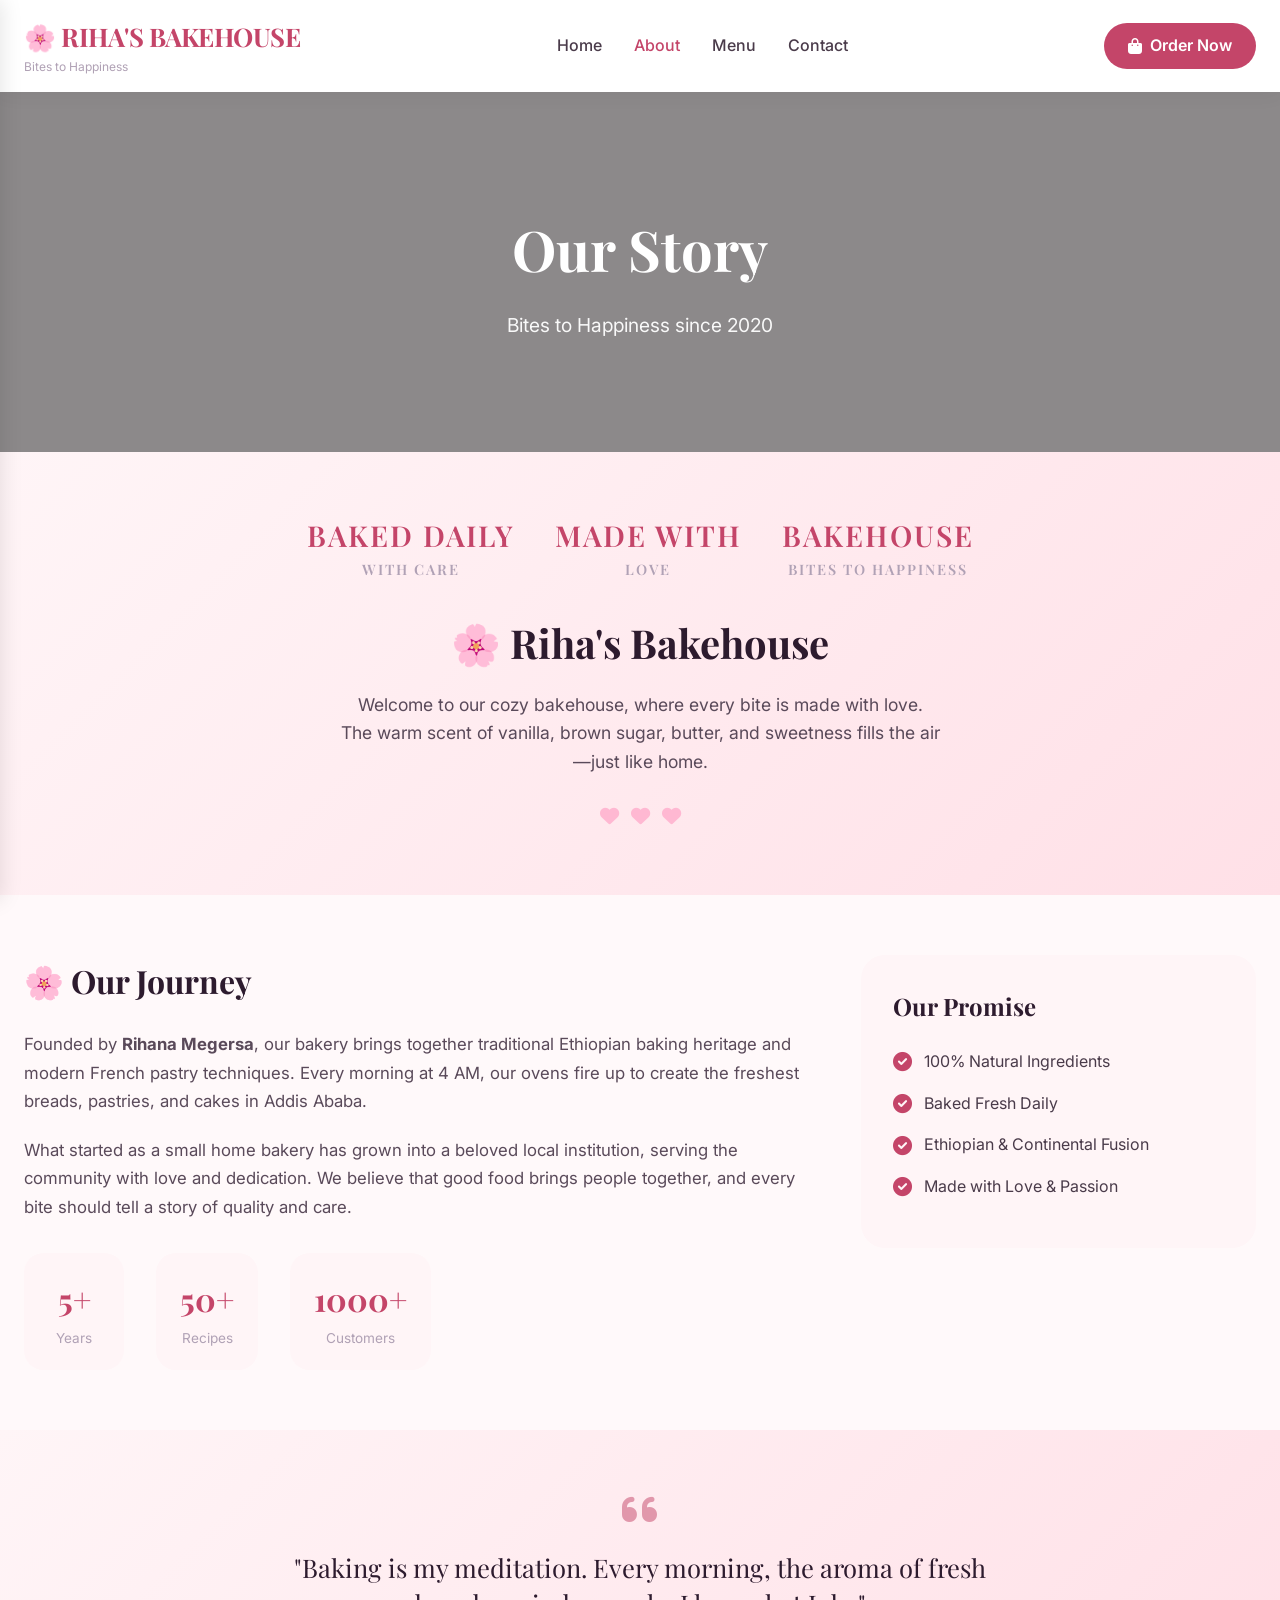
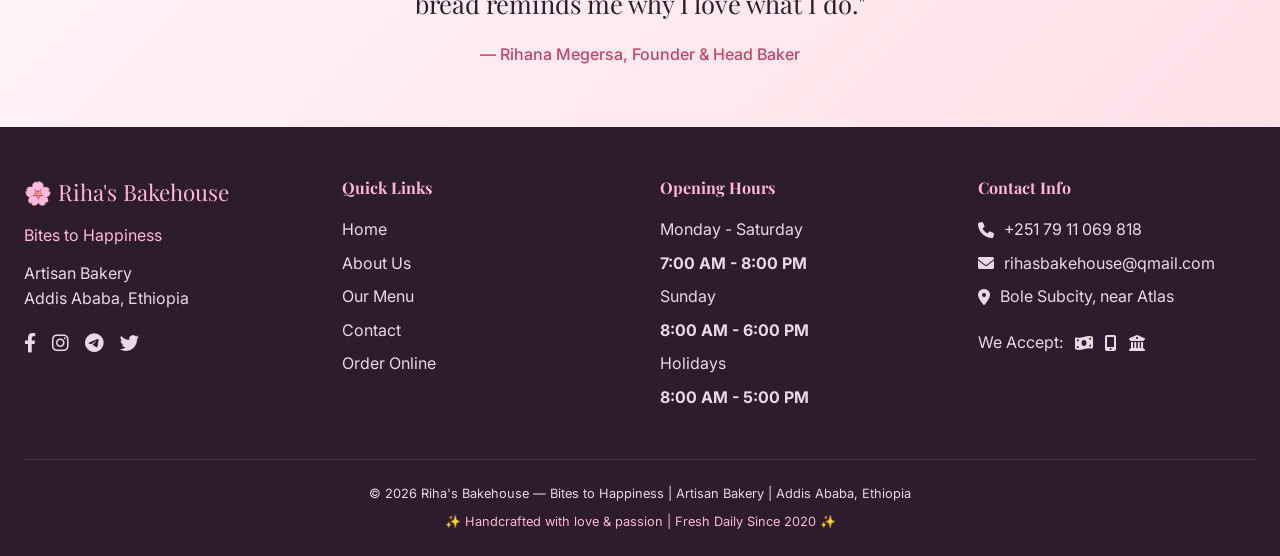
==== commit 9808ac17: "Update about.html" ====
--- a/about.html
+++ b/about.html
@@ -3,12 +3,536 @@
 <head>
     <meta charset="UTF-8">
     <meta name="viewport" content="width=device-width, initial-scale=1.0, viewport-fit=cover">
-    <meta name="description" content="Learn about Riha's Bakehouse - our story, passion for baking, and commitment to quality">
+    <meta name="description" content="Learn about Riha's Bakehouse - our story, passion for baking, and commitment to quality. Founded by Rihana Megersa in Addis Ababa.">
     <meta name="theme-color" content="#FFF5F7">
     <title>About Us | Riha's Bakehouse | Bites to Happiness</title>
     <link href="https://fonts.googleapis.com/css2?family=Inter:wght@300;400;500;600;700&family=Playfair+Display:wght@400;500;600;700&display=swap" rel="stylesheet">
     <link rel="stylesheet" href="https://cdnjs.cloudflare.com/ajax/libs/font-awesome/6.0.0-beta3/css/all.min.css">
-    <link rel="stylesheet" href="css/style.css">
+    <style>
+        * {
+            margin: 0;
+            padding: 0;
+            box-sizing: border-box;
+        }
+
+        body {
+            font-family: 'Inter', sans-serif;
+            background-color: #FFF9FA;
+            color: #2D1B2E;
+            line-height: 1.6;
+        }
+
+        .container {
+            max-width: 1280px;
+            margin: 0 auto;
+            padding: 0 24px;
+        }
+
+        /* Header */
+        .main-header {
+            background: #FFFFFF;
+            box-shadow: 0 2px 20px rgba(0,0,0,0.05);
+            position: sticky;
+            top: 0;
+            z-index: 1000;
+            backdrop-filter: blur(10px);
+            background: rgba(255,255,255,0.95);
+        }
+
+        .main-header .container {
+            display: flex;
+            justify-content: space-between;
+            align-items: center;
+            padding: 16px 24px;
+        }
+
+        .logo h1 {
+            font-family: 'Playfair Display', serif;
+            font-size: 1.6rem;
+            color: #C44569;
+            letter-spacing: -0.5px;
+        }
+
+        .logo span {
+            font-size: 0.75rem;
+            color: #B0A1B5;
+            display: block;
+        }
+
+        .logo a {
+            text-decoration: none;
+        }
+
+        .desktop-nav {
+            display: flex;
+            gap: 32px;
+        }
+
+        .desktop-nav a {
+            text-decoration: none;
+            color: #4A3B4A;
+            font-weight: 500;
+            transition: color 0.3s;
+        }
+
+        .desktop-nav a:hover, .desktop-nav a.active {
+            color: #C44569;
+        }
+
+        .btn-order {
+            background: #C44569;
+            color: white;
+            padding: 10px 24px;
+            border-radius: 40px;
+            text-decoration: none;
+            font-weight: 600;
+            transition: all 0.3s;
+            display: inline-flex;
+            align-items: center;
+            gap: 8px;
+        }
+
+        .btn-order:hover {
+            background: #A83256;
+            transform: scale(1.02);
+        }
+
+        .mobile-menu-btn {
+            display: none;
+            background: none;
+            border: none;
+            font-size: 24px;
+            color: #C44569;
+            cursor: pointer;
+        }
+
+        /* Mobile Sidebar */
+        .mobile-sidebar {
+            position: fixed;
+            top: 0;
+            left: -280px;
+            width: 280px;
+            height: 100%;
+            background: white;
+            z-index: 2000;
+            transition: left 0.3s ease;
+            box-shadow: 2px 0 20px rgba(0,0,0,0.1);
+            padding: 20px;
+            display: flex;
+            flex-direction: column;
+        }
+
+        .mobile-sidebar.open {
+            left: 0;
+        }
+
+        .sidebar-overlay {
+            position: fixed;
+            top: 0;
+            left: 0;
+            width: 100%;
+            height: 100%;
+            background: rgba(0,0,0,0.5);
+            z-index: 1999;
+            display: none;
+        }
+
+        .sidebar-overlay.active {
+            display: block;
+        }
+
+        .sidebar-header {
+            display: flex;
+            justify-content: space-between;
+            align-items: center;
+            margin-bottom: 30px;
+            padding-bottom: 15px;
+            border-bottom: 1px solid #FFE0E7;
+        }
+
+        .close-sidebar {
+            background: none;
+            border: none;
+            font-size: 20px;
+            cursor: pointer;
+        }
+
+        .sidebar-nav {
+            display: flex;
+            flex-direction: column;
+            gap: 20px;
+            margin-bottom: 30px;
+        }
+
+        .sidebar-nav a {
+            text-decoration: none;
+            color: #4A3B4A;
+            font-weight: 500;
+            display: flex;
+            align-items: center;
+            gap: 12px;
+        }
+
+        .sidebar-nav a.active {
+            color: #C44569;
+        }
+
+        .sidebar-order-btn {
+            background: #C44569;
+            color: white;
+            padding: 12px;
+            border-radius: 40px;
+            text-align: center;
+            text-decoration: none;
+            margin-top: auto;
+        }
+
+        .sidebar-footer {
+            margin-top: 20px;
+            padding-top: 15px;
+            border-top: 1px solid #FFE0E7;
+            font-size: 12px;
+            color: #B0A1B5;
+        }
+
+        /* Hero Section */
+        .hero {
+            position: relative;
+            height: 40vh;
+            min-height: 350px;
+            display: flex;
+            align-items: center;
+            justify-content: center;
+            text-align: center;
+            color: white;
+        }
+
+        .hero-bg {
+            position: absolute;
+            top: 0;
+            left: 0;
+            width: 100%;
+            height: 100%;
+            background-size: cover;
+            background-position: center;
+            z-index: 0;
+        }
+
+        .hero-overlay-light {
+            position: absolute;
+            top: 0;
+            left: 0;
+            width: 100%;
+            height: 100%;
+            background: rgba(0,0,0,0.45);
+            z-index: 1;
+        }
+
+        .hero-content {
+            position: relative;
+            z-index: 2;
+        }
+
+        .hero-content h1 {
+            font-family: 'Playfair Display', serif;
+            font-size: 3.5rem;
+            margin-bottom: 16px;
+        }
+
+        .hero-content p {
+            font-size: 1.2rem;
+            opacity: 0.95;
+        }
+
+        /* Love Branding Section */
+        .love-branding {
+            background: linear-gradient(135deg, #FFF5F7 0%, #FFE0E7 100%);
+            padding: 60px 0 40px;
+            text-align: center;
+        }
+
+        .baked-badges {
+            display: flex;
+            justify-content: center;
+            gap: 40px;
+            margin-bottom: 30px;
+            flex-wrap: wrap;
+        }
+
+        .baked-badge {
+            font-family: 'Playfair Display', serif;
+            font-size: 1.8rem;
+            font-weight: 600;
+            color: #C44569;
+            text-transform: uppercase;
+            letter-spacing: 2px;
+        }
+
+        .baked-badge small {
+            font-size: 0.9rem;
+            display: block;
+            color: #B0A1B5;
+        }
+
+        .love-title {
+            font-family: 'Playfair Display', serif;
+            font-size: 2.5rem;
+            color: #2D1B2E;
+            margin-bottom: 16px;
+        }
+
+        .love-text {
+            max-width: 600px;
+            margin: 0 auto 20px;
+            color: #5A4A5A;
+            font-size: 1.1rem;
+        }
+
+        .heart-divider {
+            display: flex;
+            justify-content: center;
+            gap: 12px;
+            margin: 30px 0;
+            color: #FFB8D2;
+            font-size: 1.2rem;
+        }
+
+        /* About Section */
+        .about-section {
+            padding: 60px 0;
+        }
+
+        .about-grid {
+            display: grid;
+            grid-template-columns: 2fr 1fr;
+            gap: 48px;
+            align-items: start;
+        }
+
+        .about-text h2 {
+            font-family: 'Playfair Display', serif;
+            font-size: 2rem;
+            color: #2D1B2E;
+            margin-bottom: 24px;
+        }
+
+        .about-text p {
+            color: #5A4A5A;
+            margin-bottom: 20px;
+            font-size: 1.05rem;
+            line-height: 1.7;
+        }
+
+        .stats {
+            display: flex;
+            gap: 32px;
+            margin-top: 32px;
+            flex-wrap: wrap;
+        }
+
+        .stat {
+            text-align: center;
+            background: #FFF5F7;
+            padding: 20px 24px;
+            border-radius: 20px;
+            min-width: 100px;
+        }
+
+        .stat .number {
+            font-family: 'Playfair Display', serif;
+            font-size: 2rem;
+            font-weight: 700;
+            color: #C44569;
+            display: block;
+        }
+
+        .stat span:not(.number) {
+            font-size: 0.85rem;
+            color: #B0A1B5;
+        }
+
+        .about-values {
+            background: #FFF5F7;
+            padding: 32px;
+            border-radius: 24px;
+        }
+
+        .about-values h3 {
+            font-family: 'Playfair Display', serif;
+            font-size: 1.5rem;
+            color: #2D1B2E;
+            margin-bottom: 24px;
+        }
+
+        .about-values ul {
+            list-style: none;
+        }
+
+        .about-values li {
+            margin-bottom: 16px;
+            display: flex;
+            align-items: center;
+            gap: 12px;
+            color: #4A3B4A;
+        }
+
+        .about-values li i {
+            color: #C44569;
+            font-size: 1.2rem;
+        }
+
+        /* Quote Section */
+        .quote-section {
+            background: linear-gradient(135deg, #FFF5F7 0%, #FFE0E7 100%);
+            padding: 60px 0;
+            text-align: center;
+        }
+
+        .quote-card {
+            max-width: 700px;
+            margin: 0 auto;
+        }
+
+        .quote-card i {
+            font-size: 2.5rem;
+            color: #C44569;
+            opacity: 0.5;
+            margin-bottom: 20px;
+        }
+
+        .quote-card p {
+            font-family: 'Playfair Display', serif;
+            font-size: 1.6rem;
+            color: #2D1B2E;
+            line-height: 1.4;
+            margin-bottom: 20px;
+        }
+
+        .quote-card span {
+            color: #C44569;
+            font-weight: 500;
+        }
+
+        /* Footer */
+        .main-footer {
+            background: #2D1B2E;
+            color: #E8D9E5;
+            padding: 48px 0 24px;
+        }
+
+        .footer-grid {
+            display: grid;
+            grid-template-columns: repeat(auto-fit, minmax(220px, 1fr));
+            gap: 40px;
+            margin-bottom: 40px;
+        }
+
+        .footer-logo {
+            font-family: 'Playfair Display', serif;
+            font-size: 1.4rem;
+            color: #FFB8D2;
+            margin-bottom: 12px;
+        }
+
+        .tagline {
+            color: #FFB8D2;
+            margin-bottom: 12px;
+        }
+
+        .social-links {
+            display: flex;
+            gap: 16px;
+            margin-top: 16px;
+        }
+
+        .social-links a {
+            color: #E8D9E5;
+            font-size: 1.2rem;
+            transition: color 0.3s;
+        }
+
+        .social-links a:hover {
+            color: #FFB8D2;
+        }
+
+        .footer-col h4 {
+            font-family: 'Playfair Display', serif;
+            margin-bottom: 16px;
+            color: #FFB8D2;
+        }
+
+        .footer-col ul {
+            list-style: none;
+        }
+
+        .footer-col li {
+            margin-bottom: 8px;
+        }
+
+        .footer-col a {
+            color: #E8D9E5;
+            text-decoration: none;
+            transition: color 0.3s;
+        }
+
+        .footer-col a:hover {
+            color: #FFB8D2;
+        }
+
+        .contact-info li {
+            display: flex;
+            align-items: center;
+            gap: 10px;
+        }
+
+        .payment-badge {
+            margin-top: 20px;
+            display: flex;
+            gap: 12px;
+            align-items: center;
+            flex-wrap: wrap;
+        }
+
+        .footer-bottom {
+            text-align: center;
+            padding-top: 24px;
+            border-top: 1px solid rgba(255,255,255,0.1);
+            font-size: 0.8rem;
+        }
+
+        .footer-heart {
+            margin-top: 8px;
+            color: #FFB8D2;
+        }
+
+        @media (max-width: 768px) {
+            .desktop-nav, .btn-order {
+                display: none;
+            }
+            .mobile-menu-btn {
+                display: block;
+            }
+            .hero-content h1 {
+                font-size: 2.5rem;
+            }
+            .baked-badge {
+                font-size: 1.2rem;
+            }
+            .love-title {
+                font-size: 1.8rem;
+            }
+            .about-grid {
+                grid-template-columns: 1fr;
+                gap: 32px;
+            }
+            .stats {
+                justify-content: center;
+            }
+            .quote-card p {
+                font-size: 1.2rem;
+            }
+        }
+    </style>
 </head>
 <body>
 
@@ -21,7 +545,6 @@
         <a href="index.html"><i class="fas fa-home"></i> Home</a>
         <a href="about.html" class="active"><i class="fas fa-heart"></i> About</a>
         <a href="menu.html"><i class="fas fa-bread-slice"></i> Menu</a>
-        <a href="catering.html"><i class="fas fa-champagne-glasses"></i> Catering</a>
         <a href="contact.html"><i class="fas fa-map-pin"></i> Contact</a>
     </div>
     <a href="order.html" class="sidebar-order-btn"><i class="fas fa-shopping-bag"></i> ORDER NOW</a>
@@ -36,12 +559,16 @@
 <header class="main-header">
     <div class="container">
         <button class="mobile-menu-btn" id="mobileMenuBtn"><i class="fas fa-bars"></i></button>
-        <div class="logo"><a href="index.html"><h1>🌸 RIHA'S BAKEHOUSE</h1><span>Bites to Happiness</span></a></div>
+        <div class="logo">
+            <a href="index.html">
+                <h1>🌸 RIHA'S BAKEHOUSE</h1>
+                <span>Bites to Happiness</span>
+            </a>
+        </div>
         <nav class="desktop-nav">
             <a href="index.html">Home</a>
             <a href="about.html" class="active">About</a>
             <a href="menu.html">Menu</a>
-            <a href="catering.html">Catering</a>
             <a href="contact.html">Contact</a>
         </nav>
         <a href="order.html" class="btn-order"><i class="fas fa-shopping-bag"></i> Order Now</a>
@@ -49,7 +576,7 @@
 </header>
 
 <main>
-    <!-- Hero Section with YOUR Image -->
+    <!-- Hero Section -->
     <section class="hero">
         <div class="hero-bg" style="background-image: url('https://raw.githubusercontent.com/developereth/Rihasbakehouse/e25556f86fa35220a0a562366f5642f49d7dc7b2/360_F_996648613_JeLaqLaREMrfl1DwqWluZPTdFZurAo3a.jpg');"></div>
         <div class="hero-overlay-light"></div>
@@ -59,12 +586,30 @@
         </div>
     </section>
 
+    <!-- Love Branding Section -->
+    <section class="love-branding">
+        <div class="container">
+            <div class="baked-badges">
+                <div class="baked-badge">baked daily <small>with care</small></div>
+                <div class="baked-badge">made with <small>love</small></div>
+                <div class="baked-badge">BAKEHOUSE <small>bites to happiness</small></div>
+            </div>
+            <h2 class="love-title">🌸 Riha's Bakehouse</h2>
+            <p class="love-text">Welcome to our cozy bakehouse, where every bite is made with love.<br>
+            The warm scent of vanilla, brown sugar, butter, and sweetness fills the air—just like home.</p>
+            <div class="heart-divider">
+                <i class="fas fa-heart"></i> <i class="fas fa-heart"></i> <i class="fas fa-heart"></i>
+            </div>
+        </div>
+    </section>
+
+    <!-- About Content -->
     <section class="about-section">
         <div class="container">
             <div class="about-grid">
                 <div class="about-text">
-                    <h2>🌸 Riha's Bakehouse</h2>
-                    <p>Founded by Rihana Meersa, our bakery brings together traditional Ethiopian baking heritage and modern French pastry techniques. Every morning at 4 AM, our ovens fire up to create the freshest breads, pastries, and cakes in Addis Ababa.</p>
+                    <h2>🌸 Our Journey</h2>
+                    <p>Founded by <strong>Rihana Megersa</strong>, our bakery brings together traditional Ethiopian baking heritage and modern French pastry techniques. Every morning at 4 AM, our ovens fire up to create the freshest breads, pastries, and cakes in Addis Ababa.</p>
                     <p>What started as a small home bakery has grown into a beloved local institution, serving the community with love and dedication. We believe that good food brings people together, and every bite should tell a story of quality and care.</p>
                     <div class="stats">
                         <div class="stat"><span class="number">5+</span> <span>Years</span></div>
@@ -85,12 +630,13 @@
         </div>
     </section>
 
+    <!-- Quote Section -->
     <section class="quote-section">
         <div class="container">
             <div class="quote-card">
                 <i class="fas fa-quote-left"></i>
                 <p>"Baking is my meditation. Every morning, the aroma of fresh bread reminds me why I love what I do."</p>
-                <span>— Rihana Meersa, Founder & Head Baker</span>
+                <span>— Rihana Megersa, Founder & Head Baker</span>
             </div>
         </div>
     </section>
@@ -102,7 +648,7 @@
             <div class="footer-col">
                 <div class="footer-logo">🌸 Riha's Bakehouse</div>
                 <p class="tagline">Bites to Happiness</p>
-                <p>Artisan Bakery & Catering<br>Addis Ababa, Ethiopia</p>
+                <p>Artisan Bakery<br>Addis Ababa, Ethiopia</p>
                 <div class="social-links">
                     <a href="#"><i class="fab fa-facebook-f"></i></a>
                     <a href="#"><i class="fab fa-instagram"></i></a>
@@ -116,7 +662,6 @@
                     <li><a href="index.html">Home</a></li>
                     <li><a href="about.html">About Us</a></li>
                     <li><a href="menu.html">Our Menu</a></li>
-                    <li><a href="catering.html">Catering</a></li>
                     <li><a href="contact.html">Contact</a></li>
                     <li><a href="order.html">Order Online</a></li>
                 </ul>
@@ -148,12 +693,32 @@
             </div>
         </div>
         <div class="footer-bottom">
-            <p>&copy; 2026 Riha's Bakehouse — Bites to Happiness | Artisan Bakery & Catering | Addis Ababa, Ethiopia</p>
+            <p>&copy; 2026 Riha's Bakehouse — Bites to Happiness | Artisan Bakery | Addis Ababa, Ethiopia</p>
             <p class="footer-heart">✨ Handcrafted with love & passion | Fresh Daily Since 2020 ✨</p>
         </div>
     </div>
 </footer>
 
-<script src="js/main.js"></script>
+<script>
+    // Mobile sidebar
+    const mobileMenuBtn = document.getElementById('mobileMenuBtn');
+    const mobileSidebar = document.getElementById('mobileSidebar');
+    const sidebarOverlay = document.getElementById('sidebarOverlay');
+    const closeSidebarBtn = document.getElementById('closeSidebarBtn');
+
+    function openSidebar() {
+        mobileSidebar.classList.add('open');
+        sidebarOverlay.classList.add('active');
+    }
+
+    function closeSidebar() {
+        mobileSidebar.classList.remove('open');
+        sidebarOverlay.classList.remove('active');
+    }
+
+    mobileMenuBtn?.addEventListener('click', openSidebar);
+    closeSidebarBtn?.addEventListener('click', closeSidebar);
+    sidebarOverlay?.addEventListener('click', closeSidebar);
+</script>
 </body>
 </html>
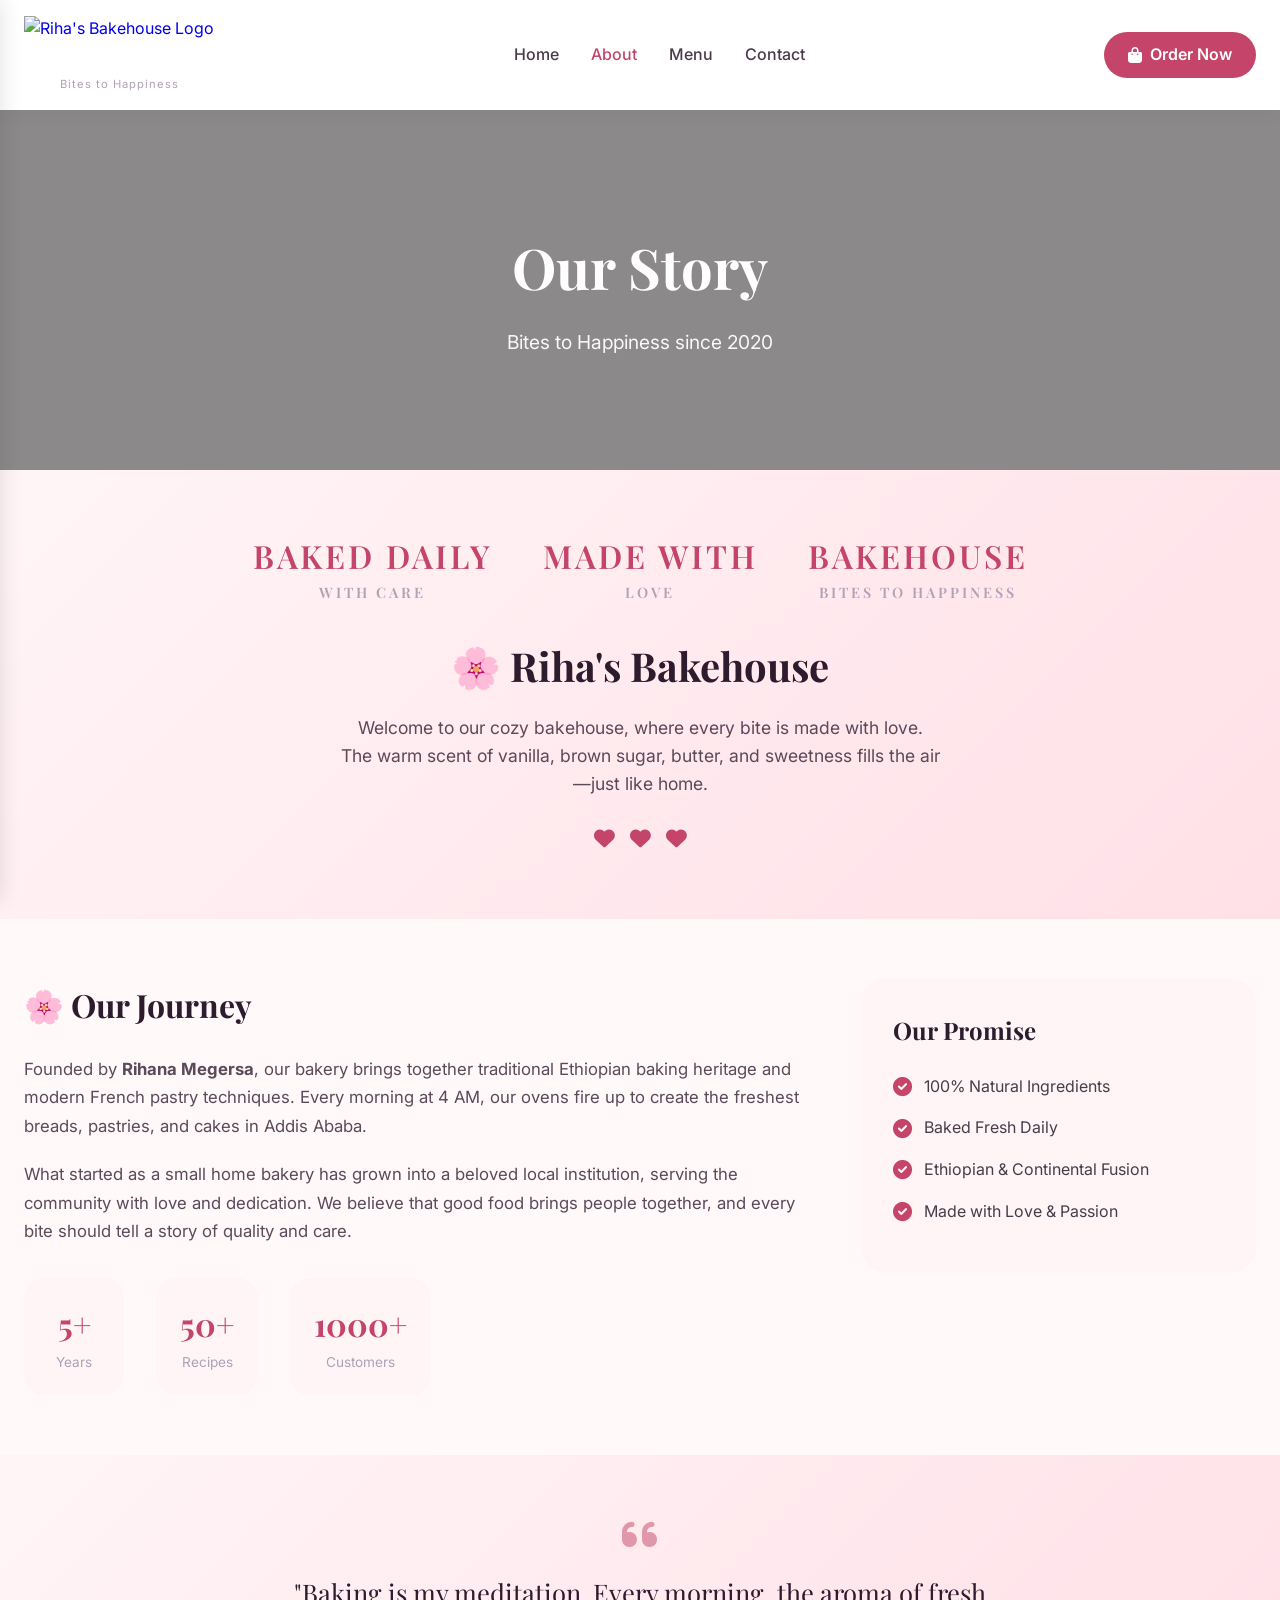
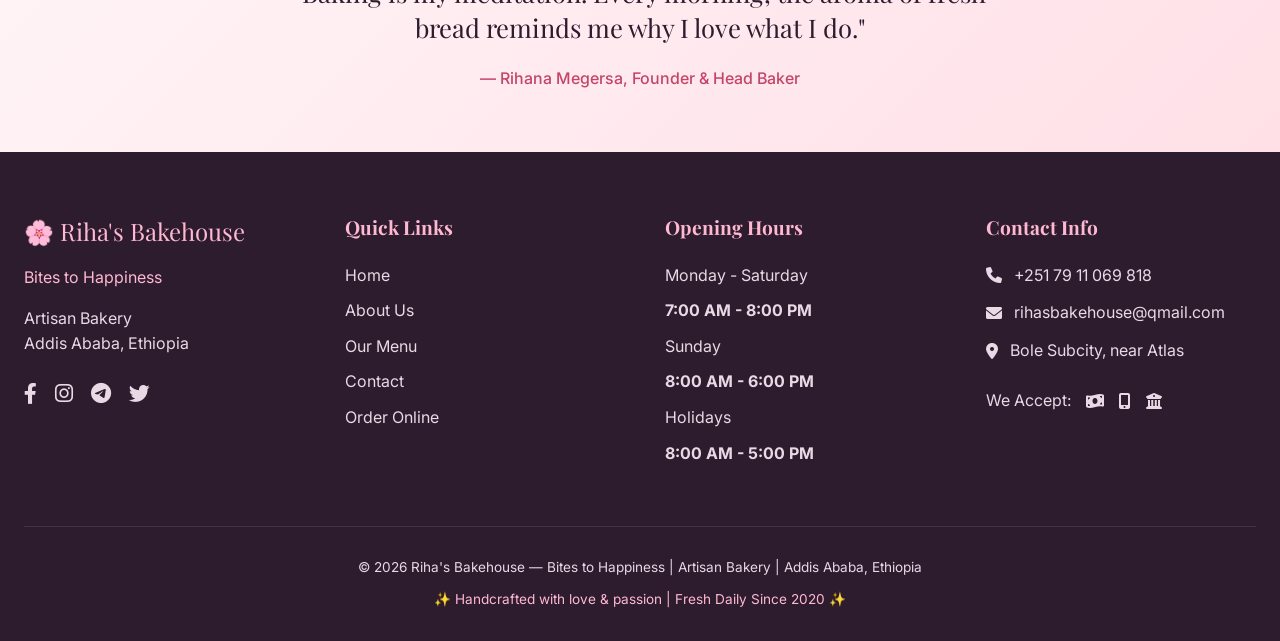
==== commit 65e6700b: "Update about.html" ====
--- a/about.html
+++ b/about.html
@@ -28,7 +28,6 @@
             padding: 0 24px;
         }
 
-        /* Header */
         .main-header {
             background: #FFFFFF;
             box-shadow: 0 2px 20px rgba(0,0,0,0.05);
@@ -46,21 +45,25 @@
             padding: 16px 24px;
         }
 
-        .logo h1 {
-            font-family: 'Playfair Display', serif;
-            font-size: 1.6rem;
-            color: #C44569;
-            letter-spacing: -0.5px;
+        .logo a {
+            display: flex;
+            flex-direction: column;
+            align-items: center;
+            text-decoration: none;
+        }
+
+        .logo-img {
+            height: 55px;
+            width: auto;
+            display: block;
+            margin-bottom: 5px;
         }
 
         .logo span {
-            font-size: 0.75rem;
+            font-size: 0.7rem;
             color: #B0A1B5;
             display: block;
-        }
-
-        .logo a {
-            text-decoration: none;
+            letter-spacing: 1px;
         }
 
         .desktop-nav {
@@ -106,7 +109,6 @@
             cursor: pointer;
         }
 
-        /* Mobile Sidebar */
         .mobile-sidebar {
             position: fixed;
             top: 0;
@@ -150,6 +152,11 @@
             border-bottom: 1px solid #FFE0E7;
         }
 
+        .sidebar-header h3 {
+            font-family: 'Playfair Display', serif;
+            color: #C44569;
+        }
+
         .close-sidebar {
             background: none;
             border: none;
@@ -195,7 +202,6 @@
             color: #B0A1B5;
         }
 
-        /* Hero Section */
         .hero {
             position: relative;
             height: 40vh;
@@ -244,7 +250,6 @@
             opacity: 0.95;
         }
 
-        /* Love Branding Section */
         .love-branding {
             background: linear-gradient(135deg, #FFF5F7 0%, #FFE0E7 100%);
             padding: 60px 0 40px;
@@ -254,18 +259,18 @@
         .baked-badges {
             display: flex;
             justify-content: center;
-            gap: 40px;
+            gap: 50px;
             margin-bottom: 30px;
             flex-wrap: wrap;
         }
 
         .baked-badge {
             font-family: 'Playfair Display', serif;
-            font-size: 1.8rem;
+            font-size: 2rem;
             font-weight: 600;
             color: #C44569;
             text-transform: uppercase;
-            letter-spacing: 2px;
+            letter-spacing: 3px;
         }
 
         .baked-badge small {
@@ -291,13 +296,12 @@
         .heart-divider {
             display: flex;
             justify-content: center;
-            gap: 12px;
+            gap: 15px;
             margin: 30px 0;
-            color: #FFB8D2;
-            font-size: 1.2rem;
-        }
-
-        /* About Section */
+            color: #C44569;
+            font-size: 1.3rem;
+        }
+
         .about-section {
             padding: 60px 0;
         }
@@ -381,7 +385,6 @@
             font-size: 1.2rem;
         }
 
-        /* Quote Section */
         .quote-section {
             background: linear-gradient(135deg, #FFF5F7 0%, #FFE0E7 100%);
             padding: 60px 0;
@@ -413,52 +416,53 @@
             font-weight: 500;
         }
 
-        /* Footer */
         .main-footer {
             background: #2D1B2E;
             color: #E8D9E5;
-            padding: 48px 0 24px;
+            padding: 60px 0 30px;
         }
 
         .footer-grid {
             display: grid;
             grid-template-columns: repeat(auto-fit, minmax(220px, 1fr));
-            gap: 40px;
-            margin-bottom: 40px;
+            gap: 50px;
+            margin-bottom: 50px;
         }
 
         .footer-logo {
             font-family: 'Playfair Display', serif;
-            font-size: 1.4rem;
+            font-size: 1.5rem;
             color: #FFB8D2;
-            margin-bottom: 12px;
+            margin-bottom: 15px;
         }
 
         .tagline {
             color: #FFB8D2;
-            margin-bottom: 12px;
+            margin-bottom: 15px;
         }
 
         .social-links {
             display: flex;
-            gap: 16px;
-            margin-top: 16px;
+            gap: 18px;
+            margin-top: 20px;
         }
 
         .social-links a {
             color: #E8D9E5;
-            font-size: 1.2rem;
-            transition: color 0.3s;
+            font-size: 1.3rem;
+            transition: all 0.3s;
         }
 
         .social-links a:hover {
             color: #FFB8D2;
+            transform: translateY(-3px);
         }
 
         .footer-col h4 {
             font-family: 'Playfair Display', serif;
-            margin-bottom: 16px;
+            margin-bottom: 20px;
             color: #FFB8D2;
+            font-size: 1.2rem;
         }
 
         .footer-col ul {
@@ -466,7 +470,7 @@
         }
 
         .footer-col li {
-            margin-bottom: 8px;
+            margin-bottom: 10px;
         }
 
         .footer-col a {
@@ -482,26 +486,27 @@
         .contact-info li {
             display: flex;
             align-items: center;
-            gap: 10px;
+            gap: 12px;
+            margin-bottom: 12px;
         }
 
         .payment-badge {
-            margin-top: 20px;
-            display: flex;
-            gap: 12px;
+            margin-top: 25px;
+            display: flex;
+            gap: 15px;
             align-items: center;
             flex-wrap: wrap;
         }
 
         .footer-bottom {
             text-align: center;
-            padding-top: 24px;
+            padding-top: 30px;
             border-top: 1px solid rgba(255,255,255,0.1);
-            font-size: 0.8rem;
+            font-size: 0.85rem;
         }
 
         .footer-heart {
-            margin-top: 8px;
+            margin-top: 10px;
             color: #FFB8D2;
         }
 
@@ -516,7 +521,7 @@
                 font-size: 2.5rem;
             }
             .baked-badge {
-                font-size: 1.2rem;
+                font-size: 1.3rem;
             }
             .love-title {
                 font-size: 1.8rem;
@@ -530,6 +535,9 @@
             }
             .quote-card p {
                 font-size: 1.2rem;
+            }
+            .logo-img {
+                height: 45px;
             }
         }
     </style>
@@ -561,7 +569,7 @@
         <button class="mobile-menu-btn" id="mobileMenuBtn"><i class="fas fa-bars"></i></button>
         <div class="logo">
             <a href="index.html">
-                <h1>🌸 RIHA'S BAKEHOUSE</h1>
+                <img src="https://raw.githubusercontent.com/developereth/Rihasbakehouse/59dfa04a9b1383bafff3cfb62a4f651a7692305d/2c4b42de-78e7-424c-bec7-a520ec8c13aa.png" alt="Riha's Bakehouse Logo" class="logo-img">
                 <span>Bites to Happiness</span>
             </a>
         </div>
@@ -576,7 +584,6 @@
 </header>
 
 <main>
-    <!-- Hero Section -->
     <section class="hero">
         <div class="hero-bg" style="background-image: url('https://raw.githubusercontent.com/developereth/Rihasbakehouse/e25556f86fa35220a0a562366f5642f49d7dc7b2/360_F_996648613_JeLaqLaREMrfl1DwqWluZPTdFZurAo3a.jpg');"></div>
         <div class="hero-overlay-light"></div>
@@ -586,7 +593,6 @@
         </div>
     </section>
 
-    <!-- Love Branding Section -->
     <section class="love-branding">
         <div class="container">
             <div class="baked-badges">
@@ -603,7 +609,6 @@
         </div>
     </section>
 
-    <!-- About Content -->
     <section class="about-section">
         <div class="container">
             <div class="about-grid">
@@ -630,7 +635,6 @@
         </div>
     </section>
 
-    <!-- Quote Section -->
     <section class="quote-section">
         <div class="container">
             <div class="quote-card">
@@ -700,7 +704,6 @@
 </footer>
 
 <script>
-    // Mobile sidebar
     const mobileMenuBtn = document.getElementById('mobileMenuBtn');
     const mobileSidebar = document.getElementById('mobileSidebar');
     const sidebarOverlay = document.getElementById('sidebarOverlay');
